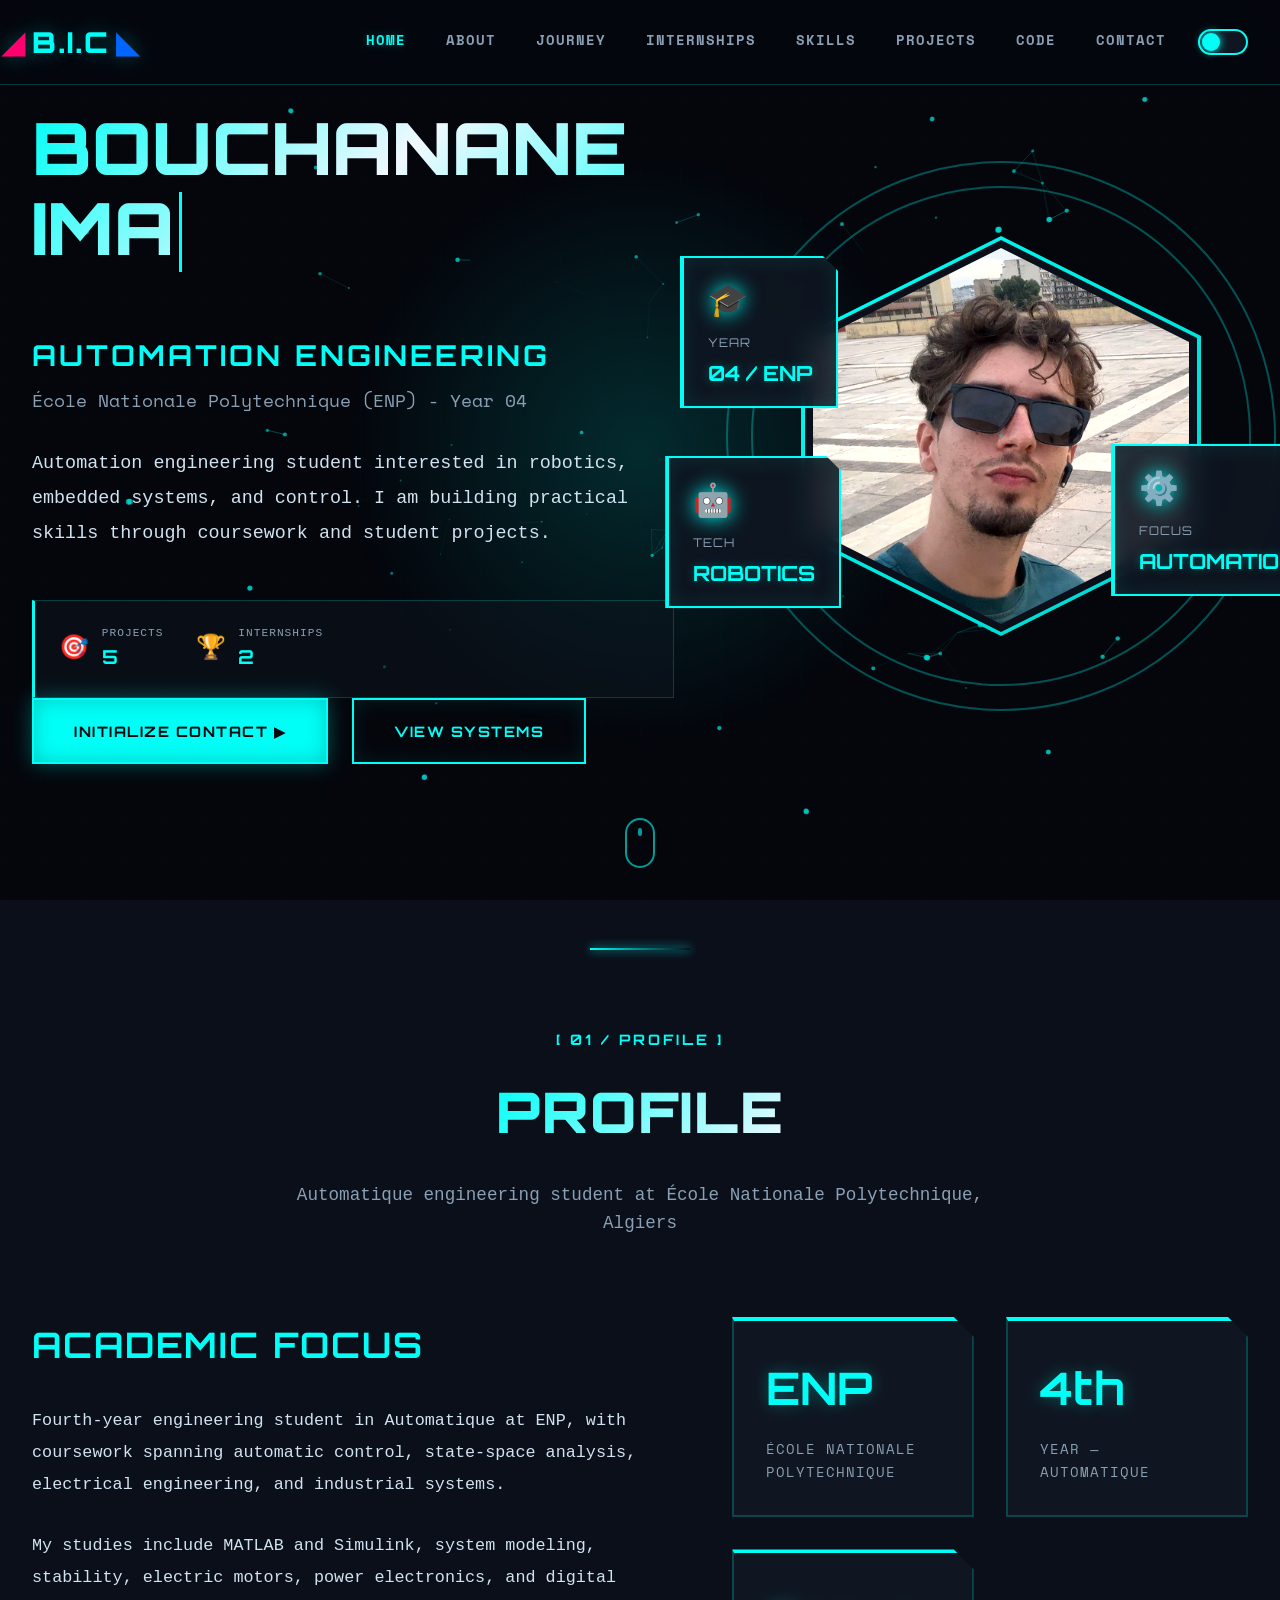
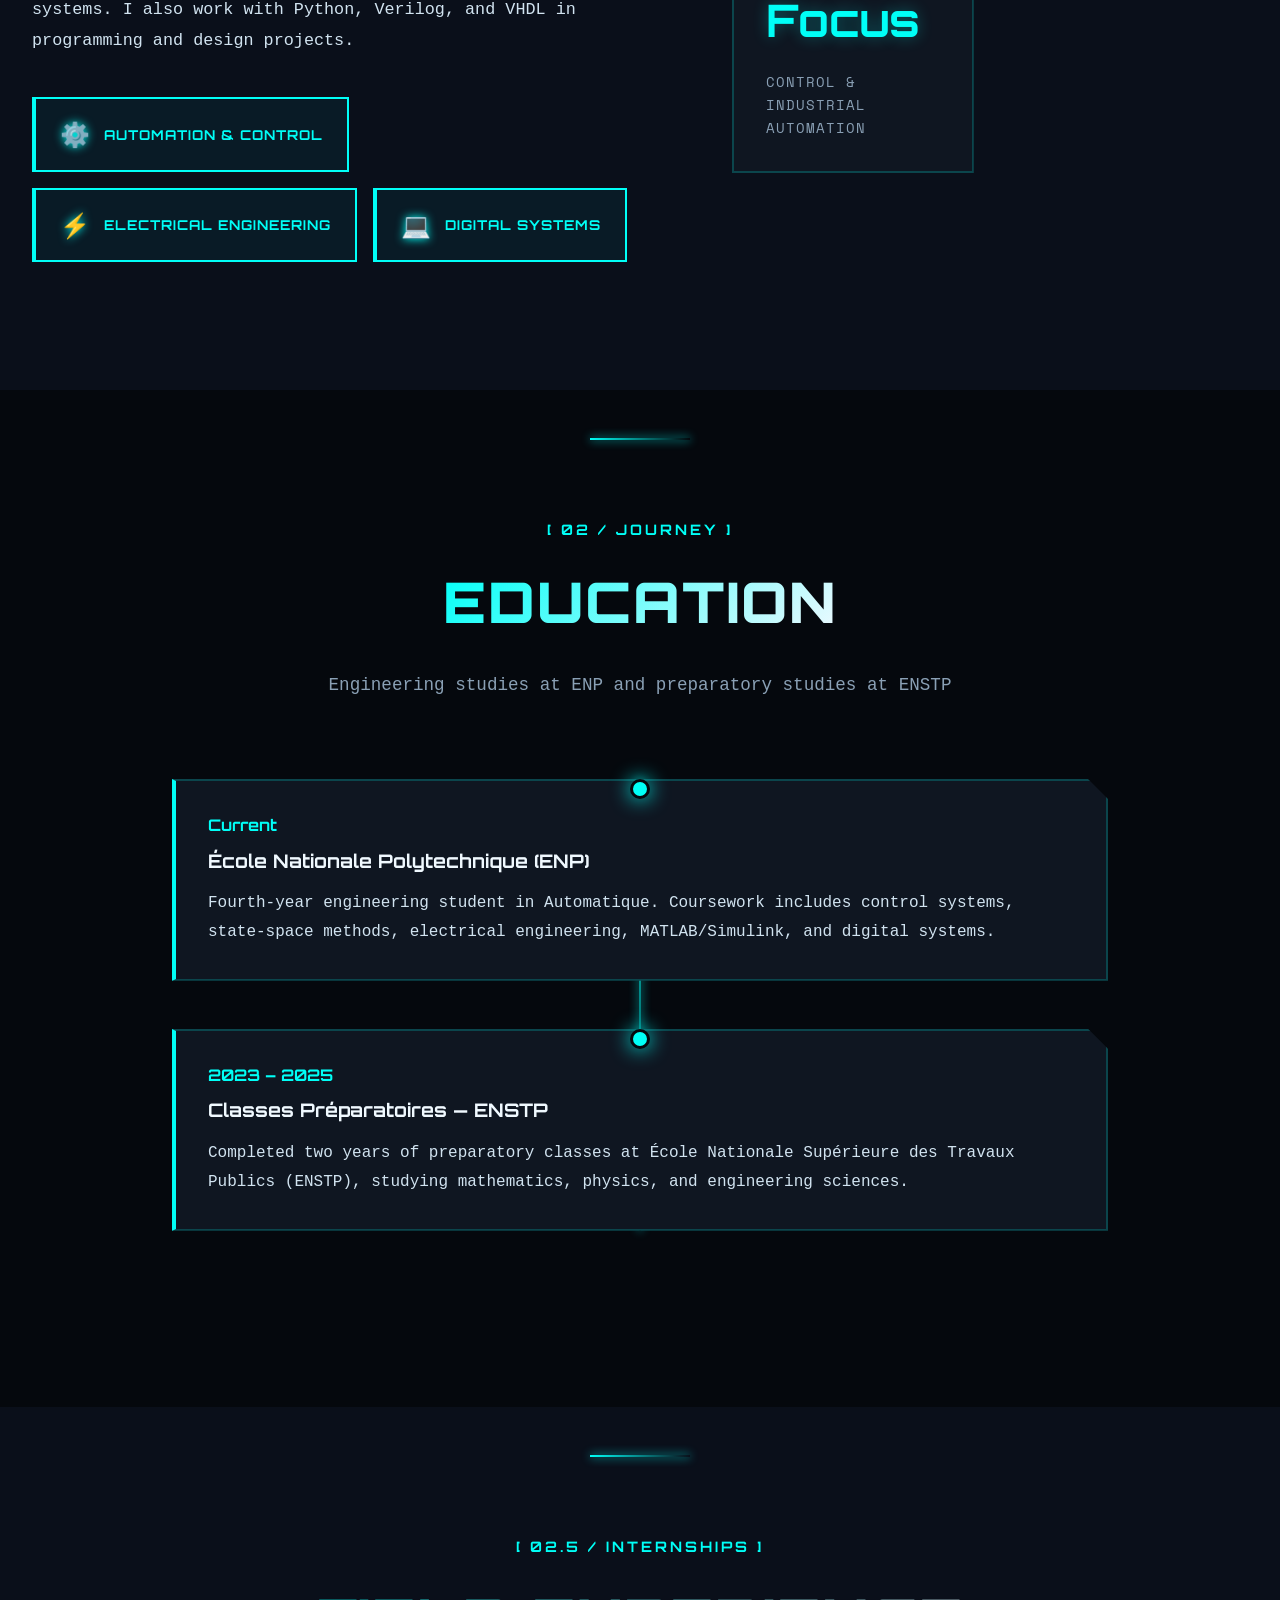
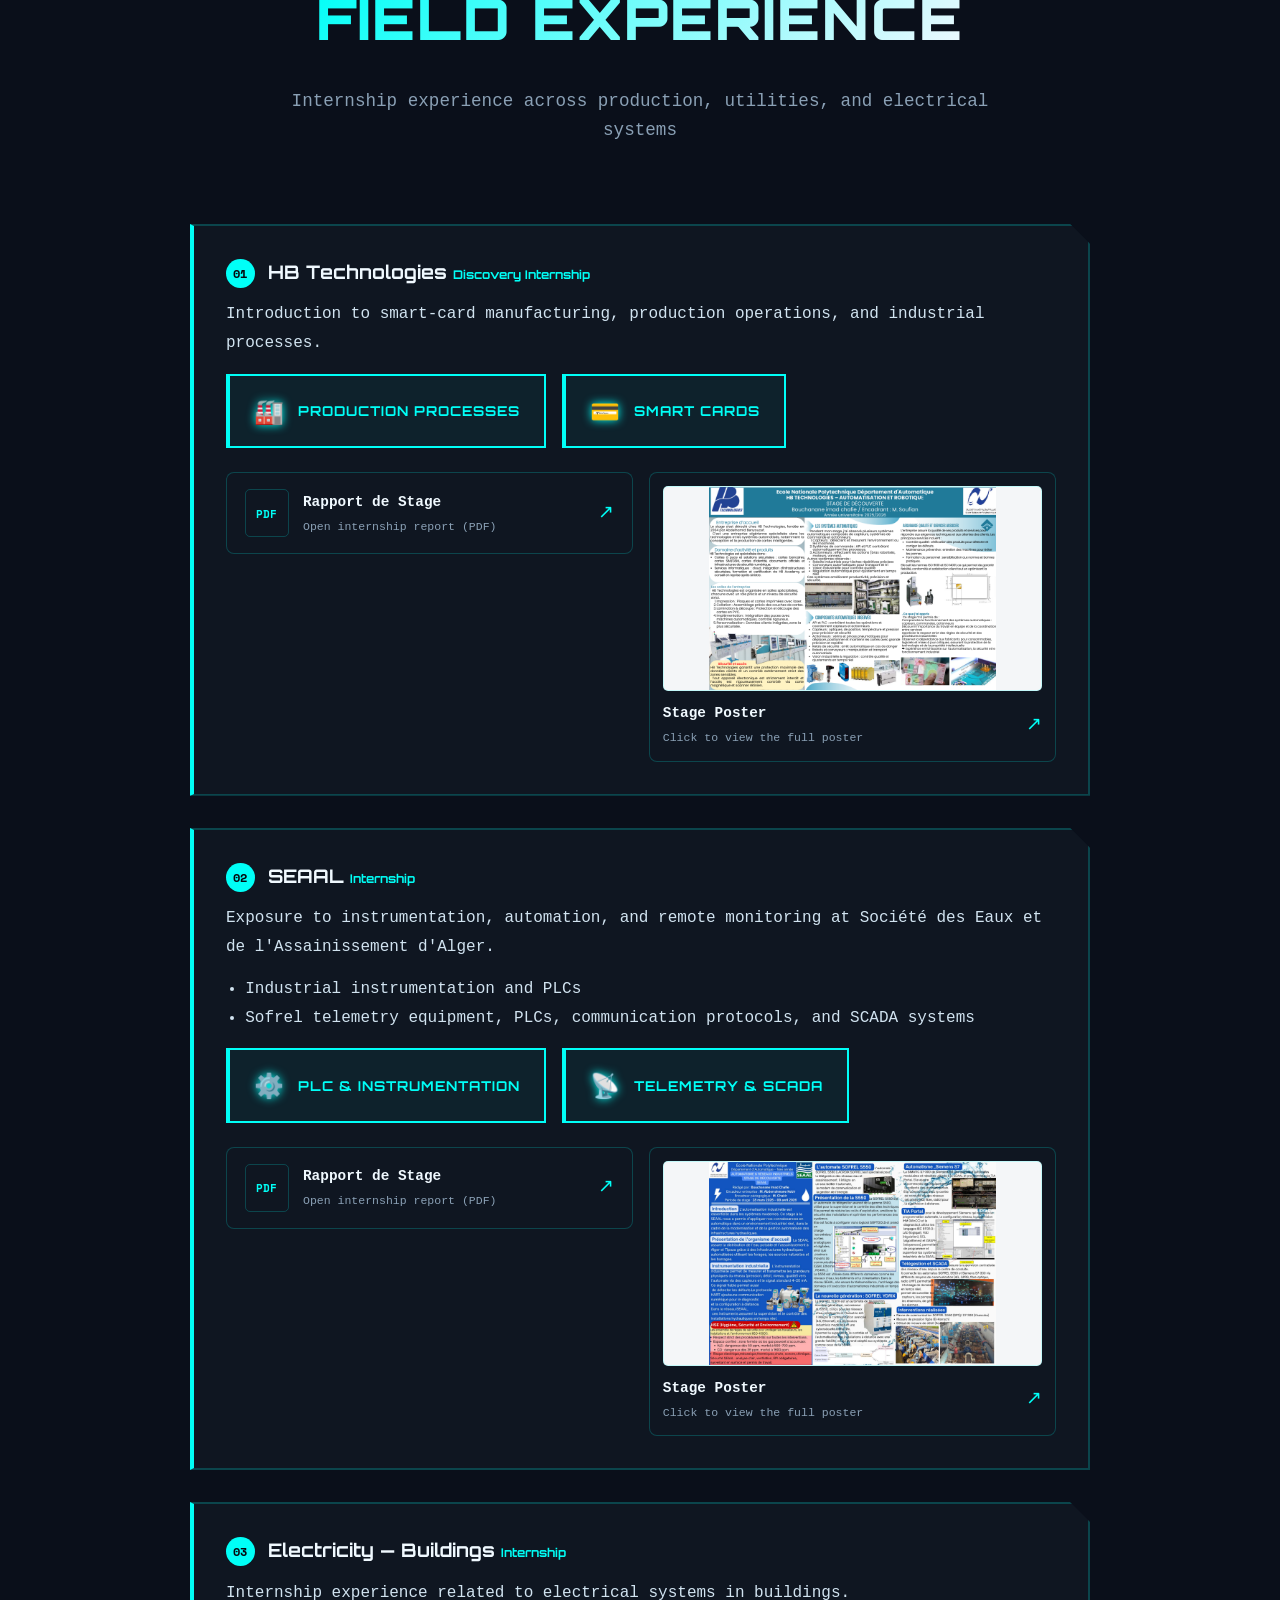
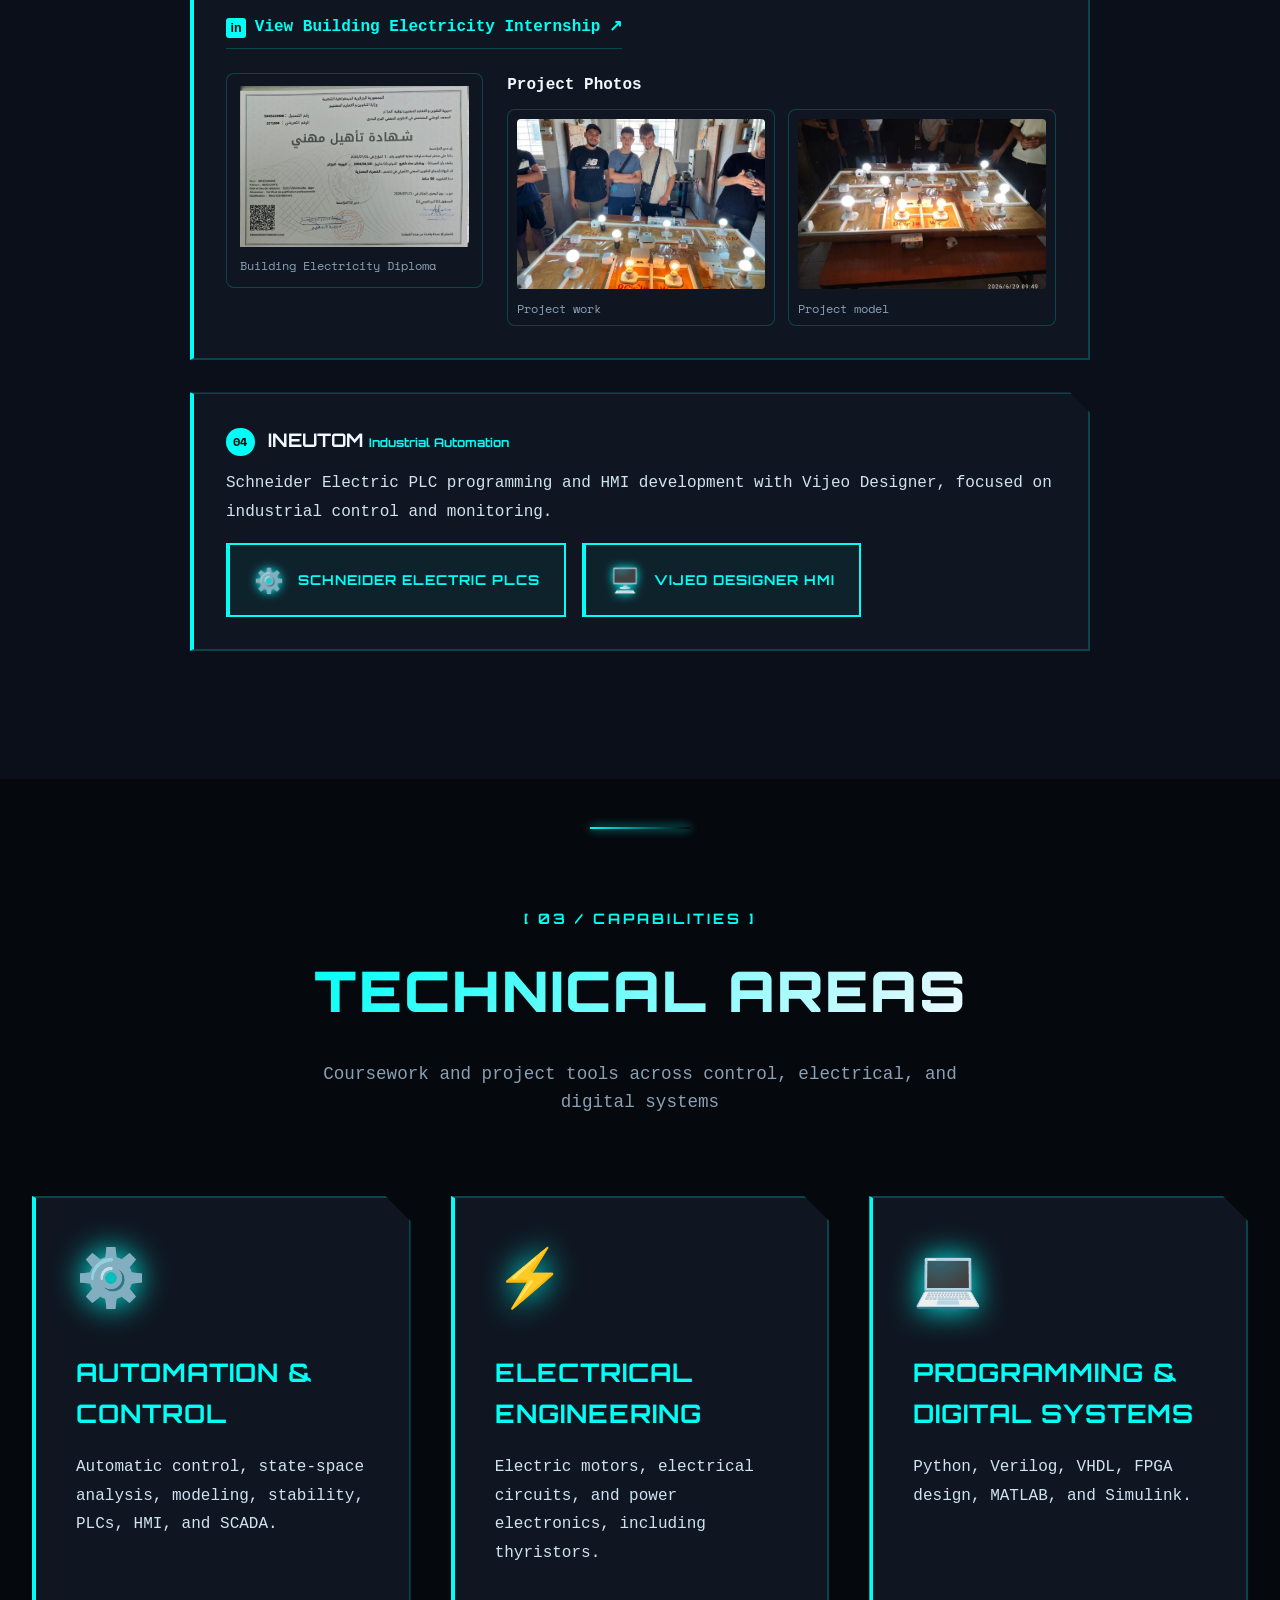
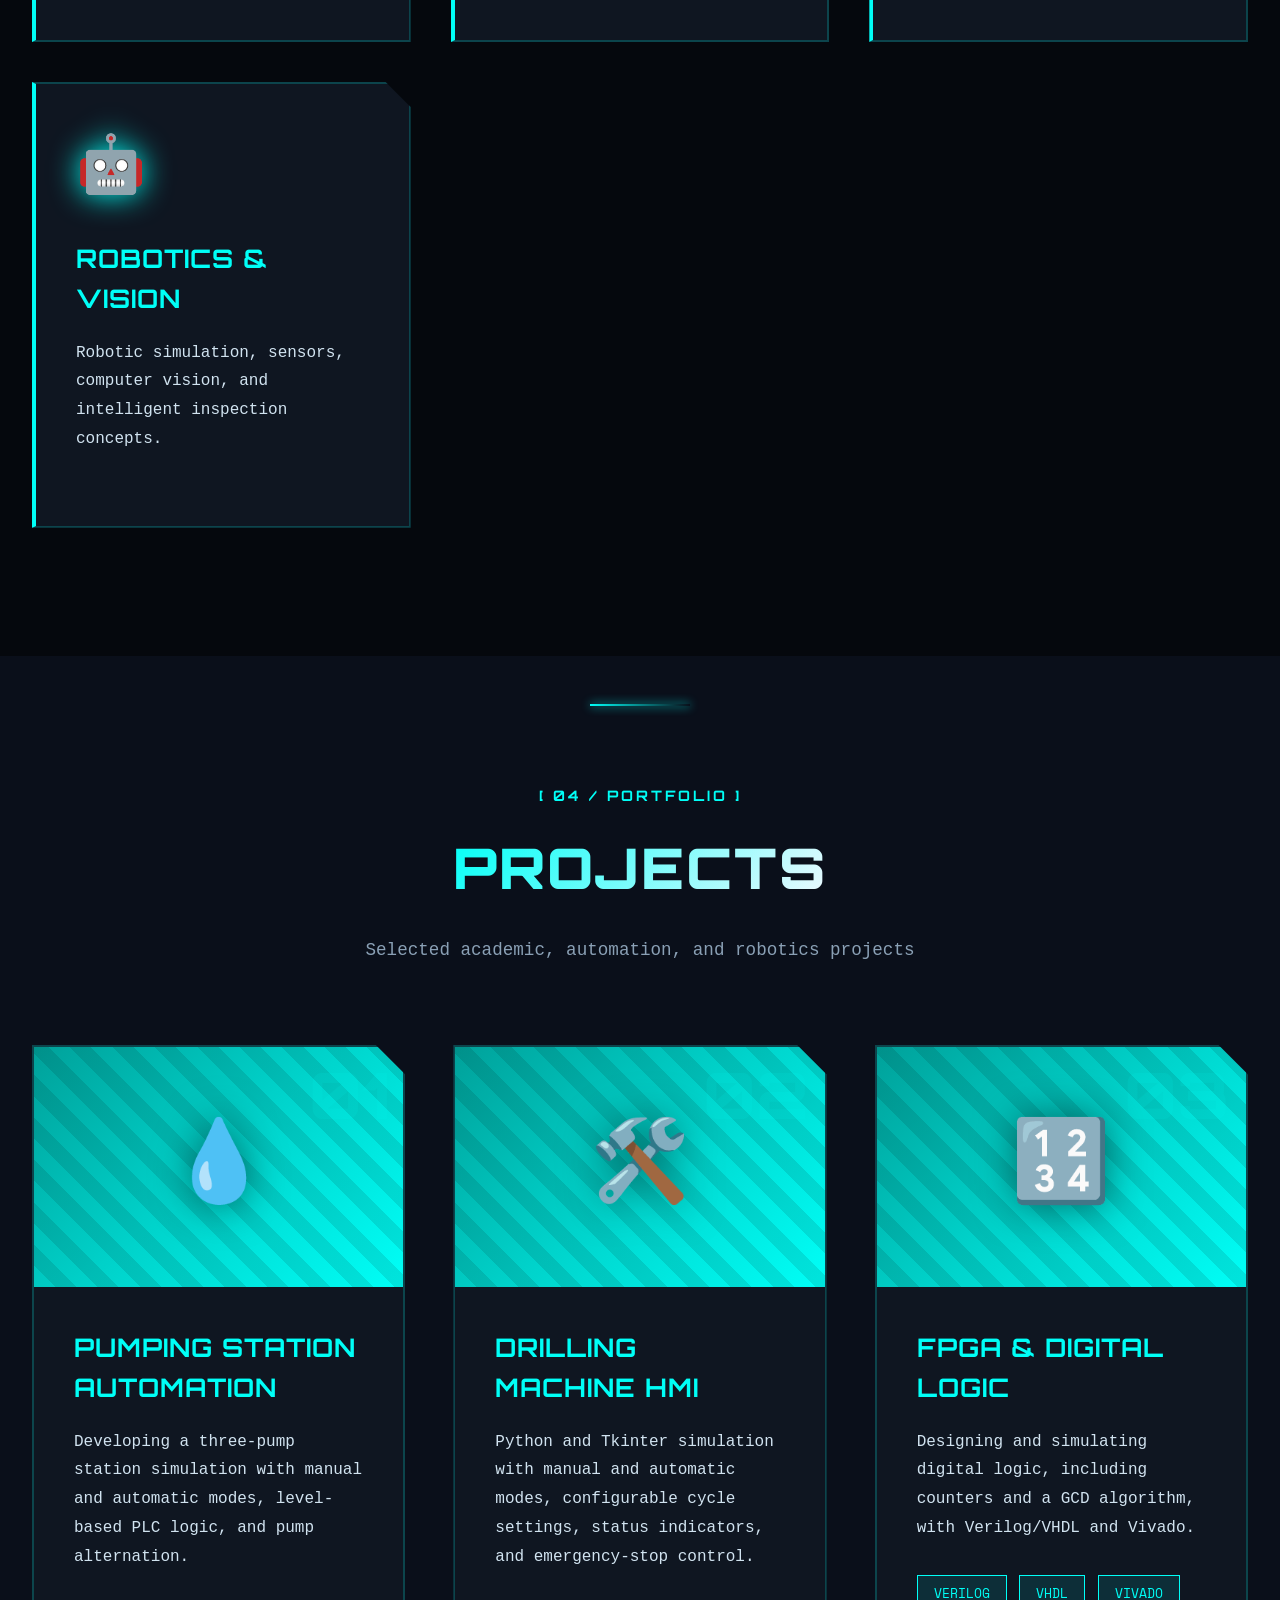
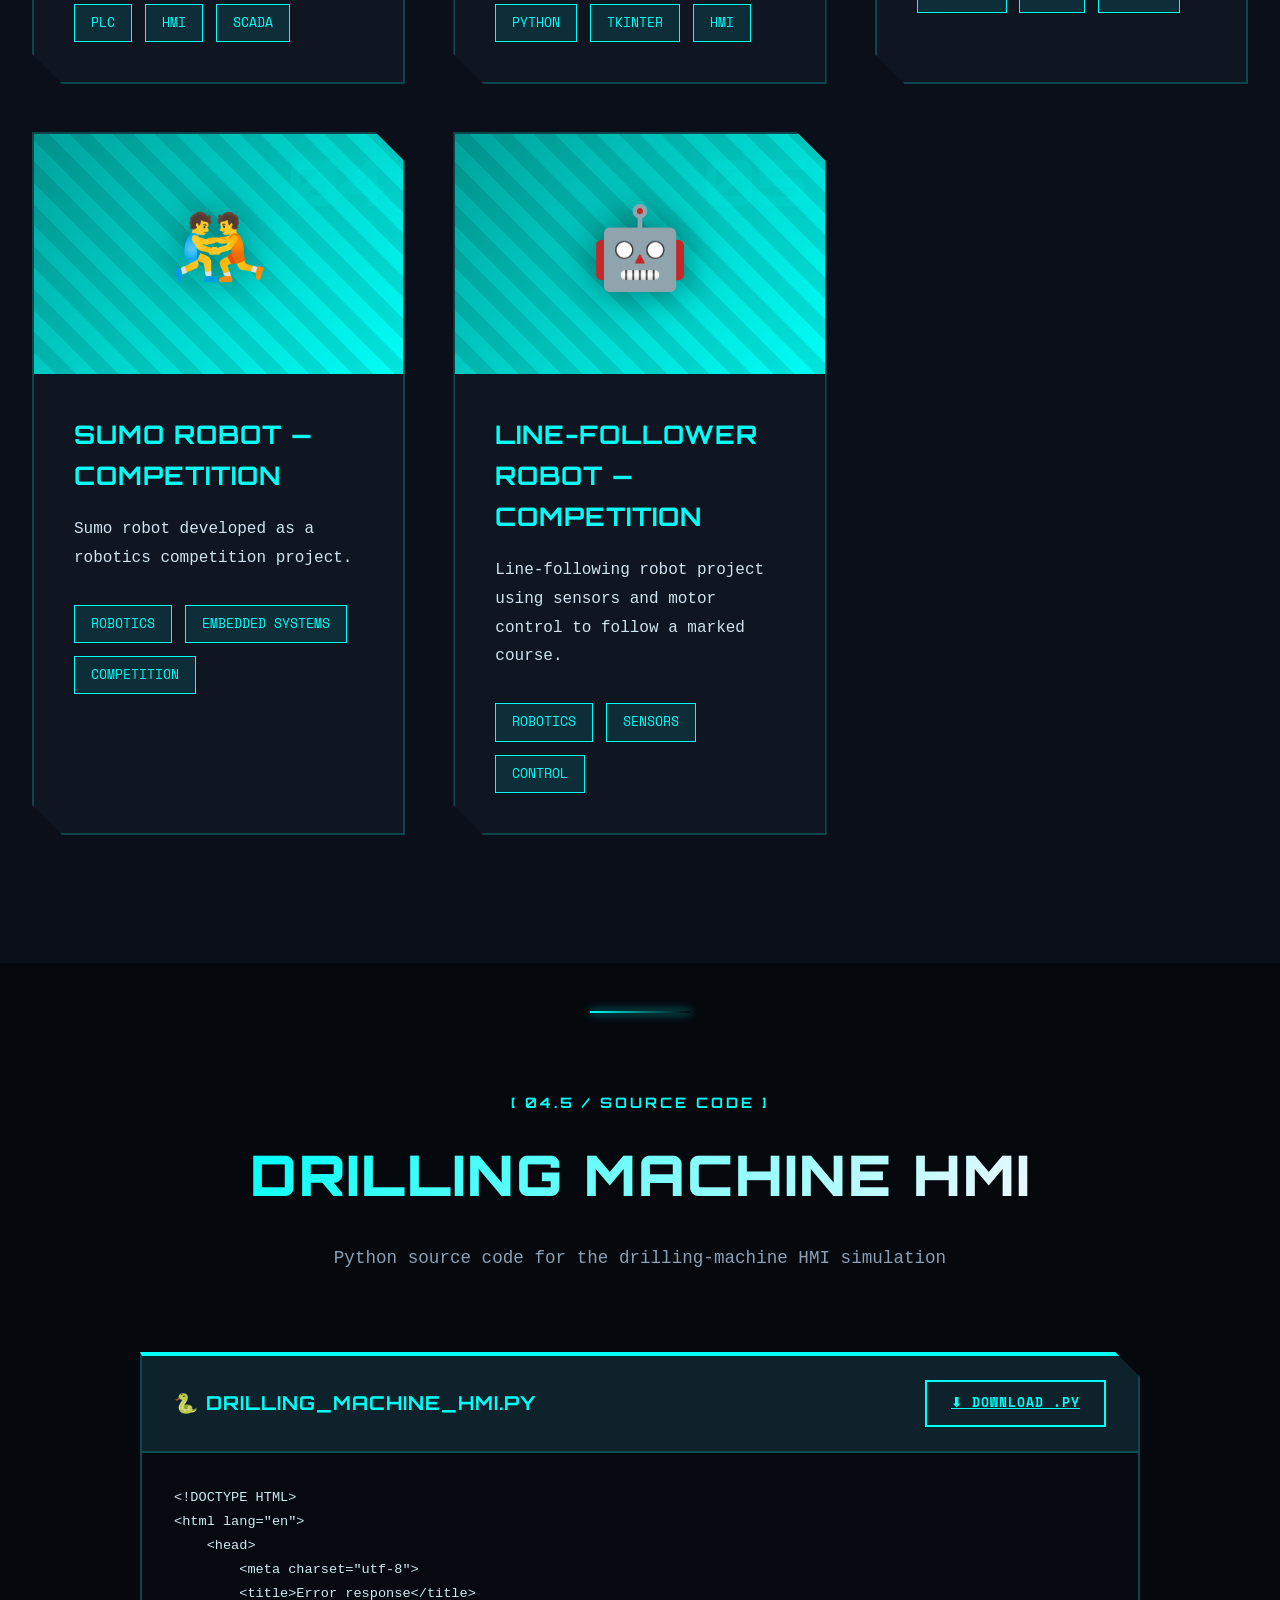
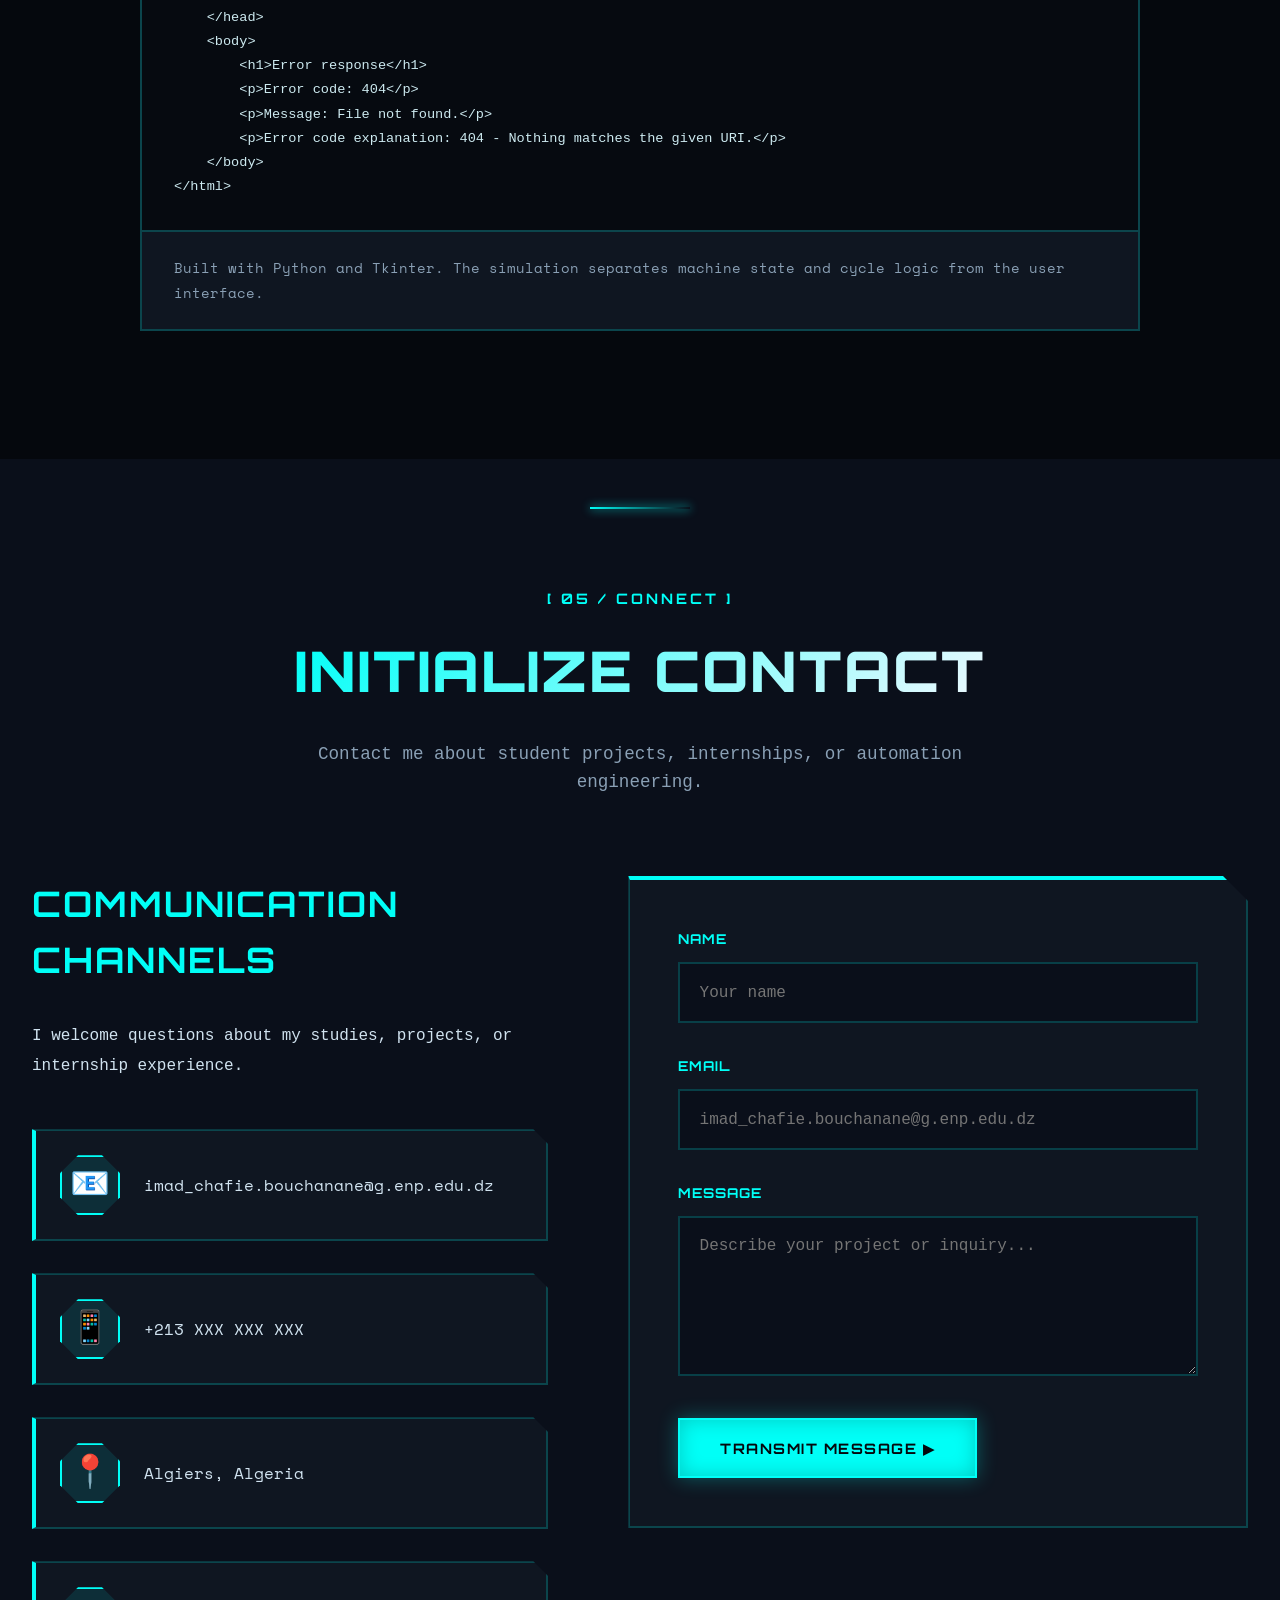
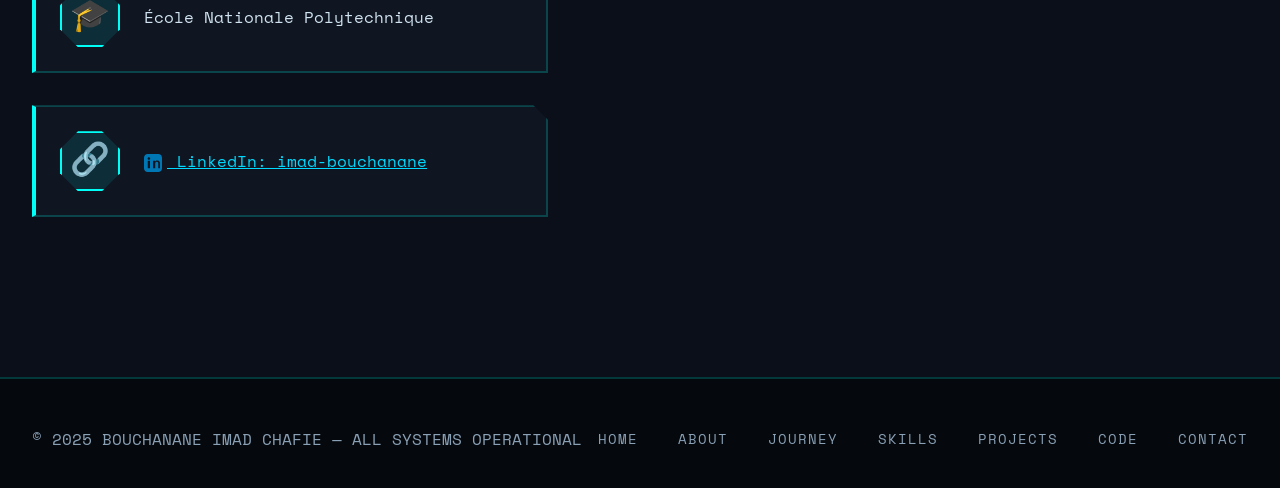
==== index.html.html @ c458b3fd "Add files via upload" ====
<!DOCTYPE html>
<html lang="en">
<head>
    <meta charset="UTF-8">
    <meta name="viewport" content="width=device-width, initial-scale=1.0">
    <title>Bouchanane Imad Chafie | Automation Engineering Student</title>
    <link rel="preconnect" href="https://fonts.googleapis.com">
    <link rel="preconnect" href="https://fonts.gstatic.com" crossorigin>
    <link href="https://fonts.googleapis.com/css2?family=Orbitron:wght@400;500;600;700;800;900&family=Space+Mono:wght@400;700&family=Ubuntu+Mono:wght@400;700&display=swap" rel="stylesheet">
    <style>
        :root {
            --electric-cyan: #00fff7;
            --deep-cyan: #00d4cc;
            --dark-cyan: #00a19a;
            --neon-pink: #ff006e;
            --electric-blue: #0066ff;
            --bg-void: #05080d;
            --bg-deep: #0a0f1a;
            --bg-card: #0f1621;
            --bg-elevated: #141d2e;
            --text-bright: #f0f9ff;
            --text-normal: #d1e3f0;
            --text-dim: #8aa0b5;
            --border-glow: rgba(0, 255, 247, 0.2);
            --shadow-cyan: rgba(0, 255, 247, 0.3);
            --shadow-deep: rgba(0, 0, 0, 0.6);
        }

        [data-theme="light"] {
            --electric-cyan: #00a19a;
            --deep-cyan: #00d4cc;
            --dark-cyan: #006b66;
            --neon-pink: #cc0057;
            --electric-blue: #0052cc;
            --bg-void: #e8f4f8;
            --bg-deep: #d4e9f0;
            --bg-card: #ffffff;
            --bg-elevated: #f5fbfd;
            --text-bright: #0a0f1a;
            --text-normal: #1a2635;
            --text-dim: #4a5f75;
            --border-glow: rgba(0, 161, 154, 0.3);
            --shadow-cyan: rgba(0, 161, 154, 0.2);
            --shadow-deep: rgba(0, 0, 0, 0.1);
        }

        * {
            margin: 0;
            padding: 0;
            box-sizing: border-box;
        }

        body {
            font-family: 'Ubuntu Mono', monospace;
            background: var(--bg-void);
            color: var(--text-normal);
            line-height: 1.6;
            overflow-x: hidden;
            transition: background 0.3s ease, color 0.3s ease;
        }

        /* 3D Canvas Background */
        #particle-canvas {
            position: fixed;
            top: 0;
            left: 0;
            width: 100%;
            height: 100%;
            z-index: 0;
            pointer-events: none;
        }

        /* Animated technical grid background */
        body::before {
            content: '';
            position: fixed;
            top: 0;
            left: 0;
            width: 100%;
            height: 100%;
            background: 
                repeating-linear-gradient(90deg, rgba(0, 255, 247, 0.03) 0px, transparent 1px, transparent 40px),
                repeating-linear-gradient(0deg, rgba(0, 255, 247, 0.03) 0px, transparent 1px, transparent 40px);
            pointer-events: none;
            z-index: 0;
            animation: gridPulse 8s ease-in-out infinite;
        }

        @keyframes gridPulse {
            0%, 100% { opacity: 0.3; }
            50% { opacity: 0.6; }
        }

        /* Scan line removed for better user experience */

        /* Navigation */
        nav {
            position: fixed;
            top: 0;
            width: 100%;
            background: rgba(5, 8, 13, 0.85);
            backdrop-filter: blur(20px) saturate(180%);
            border-bottom: 1px solid var(--border-glow);
            z-index: 1000;
            padding: 0;
            transition: all 0.3s ease;
        }

        nav.scrolled {
            background: rgba(5, 8, 13, 0.95);
            box-shadow: 0 5px 30px var(--shadow-deep);
        }

        .nav-container {
            max-width: 1400px;
            margin: 0 auto;
            padding: 1.2rem 2rem;
            display: flex;
            justify-content: space-between;
            align-items: center;
        }

        .logo {
            font-family: 'Orbitron', sans-serif;
            font-size: 1.8rem;
            font-weight: 900;
            color: var(--electric-cyan);
            text-shadow: 0 0 20px var(--shadow-cyan);
            letter-spacing: 2px;
            position: relative;
            animation: logoGlow 2s ease-in-out infinite;
        }

        .logo::before {
            content: '◢';
            position: absolute;
            left: -30px;
            color: var(--neon-pink);
            animation: rotateSymbol 3s linear infinite;
        }

        .logo::after {
            content: '◣';
            position: absolute;
            right: -30px;
            color: var(--electric-blue);
            animation: rotateSymbol 3s linear infinite reverse;
        }

        @keyframes logoGlow {
            0%, 100% { text-shadow: 0 0 20px var(--shadow-cyan); }
            50% { text-shadow: 0 0 30px var(--shadow-cyan), 0 0 40px var(--shadow-cyan); }
        }

        @keyframes rotateSymbol {
            from { transform: rotate(0deg); }
            to { transform: rotate(360deg); }
        }

        .nav-right {
            display: flex;
            align-items: center;
            gap: 2rem;
        }

        nav ul {
            display: flex;
            gap: 2.5rem;
            list-style: none;
        }

        nav a {
            color: var(--text-dim);
            text-decoration: none;
            font-weight: 700;
            font-family: 'Space Mono', monospace;
            text-transform: uppercase;
            font-size: 0.85rem;
            letter-spacing: 1px;
            position: relative;
            transition: all 0.3s cubic-bezier(0.4, 0, 0.2, 1);
        }

        nav a::before {
            content: '▶';
            position: absolute;
            left: -20px;
            opacity: 0;
            color: var(--electric-cyan);
            transition: all 0.3s ease;
        }

        nav a::after {
            content: '';
            position: absolute;
            bottom: -8px;
            left: 0;
            width: 0;
            height: 2px;
            background: var(--electric-cyan);
            box-shadow: 0 0 10px var(--electric-cyan);
            transition: width 0.3s cubic-bezier(0.4, 0, 0.2, 1);
        }

        nav a:hover {
            color: var(--electric-cyan);
            text-shadow: 0 0 10px var(--shadow-cyan);
        }

        nav a:hover::before {
            opacity: 1;
            left: -15px;
        }

        nav a:hover::after {
            width: 100%;
        }

        /* Theme Toggle */
        .theme-toggle {
            width: 50px;
            height: 26px;
            background: var(--bg-card);
            border: 2px solid var(--electric-cyan);
            border-radius: 13px;
            position: relative;
            cursor: pointer;
            transition: all 0.3s ease;
        }

        .theme-toggle::before {
            content: '🌙';
            position: absolute;
            left: 3px;
            top: 50%;
            transform: translateY(-50%);
            font-size: 0.8rem;
            transition: all 0.3s ease;
        }

        [data-theme="light"] .theme-toggle::before {
            content: '☀️';
            left: calc(100% - 23px);
        }

        .theme-toggle-slider {
            position: absolute;
            width: 18px;
            height: 18px;
            background: var(--electric-cyan);
            border-radius: 50%;
            top: 2px;
            left: 2px;
            transition: all 0.3s ease;
            box-shadow: 0 0 10px var(--electric-cyan);
        }

        [data-theme="light"] .theme-toggle-slider {
            left: calc(100% - 22px);
        }

        .container {
            max-width: 1400px;
            margin: 0 auto;
            padding: 0 2rem;
            position: relative;
            z-index: 1;
        }

        /* Hero Section */
        .hero {
            min-height: 100vh;
            display: flex;
            align-items: center;
            position: relative;
            padding-top: 100px;
            overflow: hidden;
        }

        .hero::before {
            content: '';
            position: absolute;
            top: 50%;
            left: 50%;
            width: 600px;
            height: 600px;
            background: radial-gradient(circle, rgba(0, 255, 247, 0.15) 0%, transparent 70%);
            transform: translate(-50%, -50%);
            animation: energyPulse 4s ease-in-out infinite;
        }

        @keyframes energyPulse {
            0%, 100% { transform: translate(-50%, -50%) scale(1); opacity: 0.3; }
            50% { transform: translate(-50%, -50%) scale(1.2); opacity: 0.6; }
        }

        .hero-grid {
            display: grid;
            grid-template-columns: 1.3fr 1fr;
            gap: 5rem;
            align-items: center;
        }

        .hero-content h1 {
            font-family: 'Orbitron', sans-serif;
            font-size: 4.5rem;
            font-weight: 900;
            line-height: 1.1;
            margin-bottom: 1.5rem;
            background: linear-gradient(135deg, var(--electric-cyan) 0%, var(--text-bright) 50%, var(--electric-cyan) 100%);
            -webkit-background-clip: text;
            -webkit-text-fill-color: transparent;
            background-clip: text;
            animation: titleReveal 1s cubic-bezier(0.4, 0, 0.2, 1) forwards;
            opacity: 0;
            min-height: 200px;
        }

        @keyframes titleReveal {
            from { opacity: 0; transform: translateY(30px); }
            to { opacity: 1; transform: translateY(0); }
        }

        /* Typing cursor */
        .typing-cursor {
            display: inline-block;
            width: 3px;
            height: 1.1em;
            background: var(--electric-cyan);
            margin-left: 5px;
            animation: blink 0.7s infinite;
            vertical-align: text-bottom;
        }

        @keyframes blink {
            0%, 50% { opacity: 1; }
            51%, 100% { opacity: 0; }
        }

        .hero-role {
            font-family: 'Orbitron', sans-serif;
            font-size: 1.8rem;
            color: var(--electric-cyan);
            font-weight: 700;
            margin-bottom: 0.5rem;
            text-transform: uppercase;
            letter-spacing: 3px;
            animation: titleReveal 1s cubic-bezier(0.4, 0, 0.2, 1) 0.2s forwards;
            opacity: 0;
        }

        .hero-subtitle {
            font-family: 'Space Mono', monospace;
            font-size: 1.1rem;
            color: var(--text-dim);
            margin-bottom: 2rem;
            animation: titleReveal 1s cubic-bezier(0.4, 0, 0.2, 1) 0.4s forwards;
            opacity: 0;
        }

        .hero-description {
            font-size: 1.15rem;
            color: var(--text-normal);
            margin-bottom: 3rem;
            line-height: 1.9;
            animation: titleReveal 1s cubic-bezier(0.4, 0, 0.2, 1) 0.6s forwards;
            opacity: 0;
        }

        .hero-cta {
            display: flex;
            gap: 1.5rem;
            flex-wrap: wrap;
            animation: titleReveal 1s cubic-bezier(0.4, 0, 0.2, 1) 0.8s forwards;
            opacity: 0;
        }

        .btn {
            padding: 1.2rem 2.5rem;
            border-radius: 0;
            text-decoration: none;
            font-weight: 700;
            font-family: 'Orbitron', sans-serif;
            text-transform: uppercase;
            letter-spacing: 1.5px;
            transition: all 0.3s cubic-bezier(0.4, 0, 0.2, 1);
            display: inline-flex;
            align-items: center;
            gap: 0.8rem;
            position: relative;
            overflow: hidden;
            font-size: 0.9rem;
            cursor: pointer;
            border: none;
        }

        .btn::before {
            content: '';
            position: absolute;
            top: 0;
            left: -100%;
            width: 100%;
            height: 100%;
            background: linear-gradient(90deg, transparent, rgba(255, 255, 255, 0.3), transparent);
            transition: left 0.5s ease;
        }

        .btn:hover::before {
            left: 100%;
        }

        .btn-primary {
            background: var(--electric-cyan);
            color: var(--bg-void);
            border: 2px solid var(--electric-cyan);
            box-shadow: 0 0 20px var(--shadow-cyan), inset 0 0 20px rgba(0, 0, 0, 0.2);
        }

        .btn-primary:hover {
            transform: translateY(-3px);
            box-shadow: 0 10px 40px var(--shadow-cyan), inset 0 0 20px rgba(0, 0, 0, 0.2);
            background: var(--text-bright);
        }

        .btn-secondary {
            background: transparent;
            color: var(--electric-cyan);
            border: 2px solid var(--electric-cyan);
            box-shadow: inset 0 0 20px rgba(0, 255, 247, 0.1);
        }

        .btn-secondary:hover {
            background: var(--electric-cyan);
            color: var(--bg-void);
            box-shadow: 0 10px 40px var(--shadow-cyan);
            transform: translateY(-3px);
        }

        /* Hero Visual */
        .hero-visual {
            position: relative;
            display: flex;
            justify-content: center;
            align-items: center;
        }

        .hero-image-container {
            position: relative;
            width: 400px;
            height: 400px;
            animation: titleReveal 1s cubic-bezier(0.4, 0, 0.2, 1) 1s forwards;
            opacity: 0;
        }

        /* Hexagonal frame */
        .hex-frame {
            position: absolute;
            width: 100%;
            height: 100%;
            clip-path: polygon(50% 0%, 100% 25%, 100% 75%, 50% 100%, 0% 75%, 0% 25%);
            background: linear-gradient(135deg, var(--electric-cyan), var(--deep-cyan));
            animation: hexRotate 20s linear infinite;
        }

        @keyframes hexRotate {
            from { transform: rotate(0deg); }
            to { transform: rotate(360deg); }
        }

        .hex-frame-inner {
            position: absolute;
            inset: 4px;
            clip-path: polygon(50% 0%, 100% 25%, 100% 75%, 50% 100%, 0% 75%, 0% 25%);
            background: var(--bg-deep);
        }

        .hero-image-wrapper {
            position: absolute;
            inset: 12px;
            clip-path: polygon(50% 0%, 100% 25%, 100% 75%, 50% 100%, 0% 75%, 0% 25%);
            overflow: hidden;
        }

        .hero-image {
            width: 100%;
            height: 100%;
            object-fit: cover;
            filter: brightness(1.1) contrast(1.1);
        }

        /* Energy rings */
        .energy-ring {
            position: absolute;
            border: 2px solid var(--electric-cyan);
            border-radius: 50%;
            opacity: 0.3;
            animation: ringPulse 3s ease-in-out infinite;
        }

        .energy-ring:nth-child(1) {
            width: 450px;
            height: 450px;
            top: 50%;
            left: 50%;
            transform: translate(-50%, -50%);
        }

        .energy-ring:nth-child(2) {
            width: 500px;
            height: 500px;
            top: 50%;
            left: 50%;
            transform: translate(-50%, -50%);
            animation-delay: 1s;
        }

        .energy-ring:nth-child(3) {
            width: 550px;
            height: 550px;
            top: 50%;
            left: 50%;
            transform: translate(-50%, -50%);
            animation-delay: 2s;
        }

        @keyframes ringPulse {
            0%, 100% { opacity: 0; transform: translate(-50%, -50%) scale(0.9); }
            50% { opacity: 0.4; transform: translate(-50%, -50%) scale(1); }
        }

        /* Data cards */
        .data-card {
            position: absolute;
            background: rgba(15, 22, 33, 0.9);
            backdrop-filter: blur(10px);
            padding: 1rem 1.5rem;
            border: 2px solid var(--electric-cyan);
            border-left: 4px solid var(--electric-cyan);
            box-shadow: 0 0 20px var(--shadow-cyan), inset 0 0 20px rgba(0, 255, 247, 0.1);
            clip-path: polygon(0 0, calc(100% - 15px) 0, 100% 15px, 100% 100%, 0 100%);
            animation: dataFloat 4s ease-in-out infinite;
            font-family: 'Orbitron', sans-serif;
        }

        .data-card:nth-child(5) {
            top: 5%;
            left: -15%;
            animation-delay: 0s;
        }

        .data-card:nth-child(6) {
            bottom: 10%;
            right: -15%;
            animation-delay: 1.5s;
        }

        .data-card:nth-child(7) {
            top: 55%;
            left: -18%;
            animation-delay: 3s;
        }

        @keyframes dataFloat {
            0%, 100% { transform: translateY(0) rotate(0deg); }
            50% { transform: translateY(-15px) rotate(1deg); }
        }

        .data-icon {
            font-size: 2rem;
            margin-bottom: 0.5rem;
            display: block;
            filter: drop-shadow(0 0 10px var(--electric-cyan));
        }

        .data-label {
            font-size: 0.75rem;
            color: var(--text-dim);
            text-transform: uppercase;
            letter-spacing: 1px;
            margin-bottom: 0.3rem;
        }

        .data-value {
            font-size: 1.3rem;
            font-weight: 700;
            color: var(--electric-cyan);
            text-shadow: 0 0 10px var(--shadow-cyan);
        }

        /* Live Stats */
        .live-stats {
            display: flex;
            gap: 2rem;
            margin-top: 2rem;
            padding: 1.5rem;
            background: rgba(15, 22, 33, 0.5);
            border: 1px solid var(--border-glow);
            border-left: 3px solid var(--electric-cyan);
        }

        .stat-item {
            display: flex;
            align-items: center;
            gap: 0.8rem;
        }

        .stat-icon {
            font-size: 1.5rem;
        }

        .stat-info {
            display: flex;
            flex-direction: column;
        }

        .stat-label {
            font-size: 0.7rem;
            color: var(--text-dim);
            text-transform: uppercase;
            letter-spacing: 1px;
        }

        .stat-number {
            font-family: 'Orbitron', sans-serif;
            font-size: 1.2rem;
            font-weight: 700;
            color: var(--electric-cyan);
        }

        /* Sections */
        section {
            padding: 8rem 0;
            position: relative;
        }

        section:nth-child(even) {
            background: var(--bg-deep);
        }

        .section-accent {
            position: absolute;
            width: 100px;
            height: 2px;
            background: linear-gradient(90deg, var(--electric-cyan), transparent);
            box-shadow: 0 0 10px var(--electric-cyan);
        }

        .section-accent-top {
            top: 3rem;
            left: 50%;
            transform: translateX(-50%);
        }

        .section-header {
            text-align: center;
            margin-bottom: 5rem;
            position: relative;
        }

        .section-number {
            font-family: 'Orbitron', sans-serif;
            font-size: 0.9rem;
            color: var(--electric-cyan);
            text-transform: uppercase;
            letter-spacing: 3px;
            font-weight: 700;
            margin-bottom: 1rem;
            display: block;
        }

        .section-title {
            font-family: 'Orbitron', sans-serif;
            font-size: 3.5rem;
            font-weight: 900;
            margin-bottom: 1.5rem;
            color: var(--text-bright);
            text-transform: uppercase;
            letter-spacing: 2px;
        }

        .section-title-gradient {
            background: linear-gradient(135deg, var(--electric-cyan) 0%, var(--text-bright) 100%);
            -webkit-background-clip: text;
            -webkit-text-fill-color: transparent;
            background-clip: text;
        }

        .section-description {
            font-size: 1.1rem;
            color: var(--text-dim);
            max-width: 700px;
            margin: 0 auto;
        }

        /* Timeline Section */
        .timeline {
            position: relative;
            max-width: 1000px;
            margin: 0 auto;
        }

        .timeline::before {
            content: '';
            position: absolute;
            left: 50%;
            transform: translateX(-50%);
            width: 2px;
            height: 100%;
            background: linear-gradient(180deg, var(--electric-cyan), transparent);
            box-shadow: 0 0 10px var(--electric-cyan);
        }

        .timeline-item {
            display: flex;
            margin-bottom: 3rem;
            position: relative;
        }

        .timeline-item:nth-child(odd) {
            flex-direction: row-reverse;
        }

        .timeline-content {
            flex: 1;
            padding: 2rem;
            background: var(--bg-card);
            border: 2px solid var(--border-glow);
            border-left: 4px solid var(--electric-cyan);
            margin: 0 2rem;
            clip-path: polygon(0 0, calc(100% - 20px) 0, 100% 20px, 100% 100%, 0 100%);
            transition: all 0.3s ease;
        }

        .timeline-content:hover {
            transform: translateY(-5px);
            box-shadow: 0 10px 30px var(--shadow-deep), 0 0 30px var(--shadow-cyan);
            border-color: var(--electric-cyan);
        }

        .timeline-date {
            font-family: 'Orbitron', sans-serif;
            color: var(--electric-cyan);
            font-weight: 700;
            margin-bottom: 0.5rem;
        }

        .timeline-content h3 {
            font-family: 'Orbitron', sans-serif;
            color: var(--text-bright);
            margin-bottom: 0.8rem;
        }

        .timeline-content p {
            color: var(--text-normal);
            line-height: 1.8;
        }

        .timeline-marker {
            position: absolute;
            left: 50%;
            transform: translateX(-50%);
            width: 20px;
            height: 20px;
            background: var(--electric-cyan);
            border: 3px solid var(--bg-void);
            border-radius: 50%;
            box-shadow: 0 0 20px var(--electric-cyan);
            z-index: 2;
        }

        /* About Section */
        .about-grid {
            display: grid;
            grid-template-columns: 1.2fr 1fr;
            gap: 5rem;
            align-items: start;
        }

        .about-content {
            position: relative;
        }

        .about-content h3 {
            font-family: 'Orbitron', sans-serif;
            font-size: 2.2rem;
            margin-bottom: 2rem;
            color: var(--electric-cyan);
            text-transform: uppercase;
            letter-spacing: 2px;
        }

        .about-content p {
            color: var(--text-normal);
            margin-bottom: 1.8rem;
            line-height: 1.9;
            font-size: 1.05rem;
        }

        .tech-tags {
            display: flex;
            flex-wrap: wrap;
            gap: 1rem;
            margin-top: 2.5rem;
        }

        .tech-tag {
            padding: 1rem 1.5rem;
            background: rgba(0, 255, 247, 0.05);
            border: 2px solid var(--electric-cyan);
            border-left: 4px solid var(--electric-cyan);
            font-family: 'Orbitron', sans-serif;
            font-weight: 700;
            color: var(--electric-cyan);
            text-transform: uppercase;
            letter-spacing: 1px;
            font-size: 0.85rem;
            display: flex;
            align-items: center;
            gap: 0.8rem;
            transition: all 0.3s ease;
            position: relative;
            overflow: hidden;
        }

        .tech-tag::before {
            content: '';
            position: absolute;
            top: 0;
            left: -100%;
            width: 100%;
            height: 100%;
            background: linear-gradient(90deg, transparent, rgba(0, 255, 247, 0.2), transparent);
            transition: left 0.5s ease;
        }

        .tech-tag:hover::before {
            left: 100%;
        }

        .tech-tag:hover {
            transform: translateX(5px);
            box-shadow: 0 0 20px var(--shadow-cyan);
        }

        .tech-tag-icon {
            font-size: 1.5rem;
            filter: drop-shadow(0 0 5px var(--electric-cyan));
        }

        .stats-grid {
            display: grid;
            grid-template-columns: 1fr 1fr;
            gap: 2rem;
        }

        .stat-box {
            background: var(--bg-card);
            padding: 2rem;
            border: 2px solid var(--border-glow);
            border-top: 4px solid var(--electric-cyan);
            position: relative;
            transition: all 0.3s ease;
            clip-path: polygon(0 0, calc(100% - 20px) 0, 100% 20px, 100% 100%, 0 100%);
        }

        .stat-box::before {
            content: '';
            position: absolute;
            inset: 0;
            background: linear-gradient(135deg, rgba(0, 255, 247, 0.1) 0%, transparent 100%);
            opacity: 0;
            transition: opacity 0.3s ease;
        }

        .stat-box:hover::before {
            opacity: 1;
        }

        .stat-box:hover {
            transform: translateY(-8px);
            border-color: var(--electric-cyan);
            box-shadow: 0 15px 40px var(--shadow-deep), 0 0 30px var(--shadow-cyan);
        }

        .stat-box h4 {
            font-family: 'Orbitron', sans-serif;
            font-size: 2.8rem;
            color: var(--electric-cyan);
            margin-bottom: 0.8rem;
            text-shadow: 0 0 15px var(--shadow-cyan);
        }

        .stat-box p {
            color: var(--text-dim);
            margin: 0;
            font-family: 'Space Mono', monospace;
            text-transform: uppercase;
            letter-spacing: 1px;
            font-size: 0.9rem;
        }

        /* Skills Section */
        .skills-grid {
            display: grid;
            grid-template-columns: repeat(auto-fit, minmax(300px, 1fr));
            gap: 2.5rem;
        }

        .skill-card {
            background: var(--bg-card);
            padding: 2.5rem;
            border: 2px solid var(--border-glow);
            border-left: 4px solid var(--electric-cyan);
            transition: all 0.4s cubic-bezier(0.4, 0, 0.2, 1);
            position: relative;
            overflow: hidden;
            clip-path: polygon(0 0, calc(100% - 25px) 0, 100% 25px, 100% 100%, 0 100%);
        }

        .skill-card::before {
            content: '';
            position: absolute;
            top: -50%;
            right: -50%;
            width: 200%;
            height: 200%;
            background: radial-gradient(circle, rgba(0, 255, 247, 0.15) 0%, transparent 70%);
            opacity: 0;
            transition: opacity 0.4s ease;
        }

        .skill-card:hover::before {
            opacity: 1;
        }

        .skill-card::after {
            content: '';
            position: absolute;
            top: 0;
            right: 0;
            width: 0;
            height: 0;
            border-style: solid;
            border-width: 0 25px 25px 0;
            border-color: transparent var(--electric-cyan) transparent transparent;
            opacity: 0;
            transition: opacity 0.4s ease;
        }

        .skill-card:hover::after {
            opacity: 1;
        }

        .skill-card:hover {
            transform: translateY(-10px);
            border-color: var(--electric-cyan);
            box-shadow: 0 20px 50px var(--shadow-deep), 0 0 40px var(--shadow-cyan);
        }

        .skill-icon {
            font-size: 3.5rem;
            margin-bottom: 1.5rem;
            display: block;
            filter: drop-shadow(0 0 15px var(--electric-cyan));
        }

        .skill-card h3 {
            font-family: 'Orbitron', sans-serif;
            font-size: 1.6rem;
            margin-bottom: 1.2rem;
            color: var(--electric-cyan);
            text-transform: uppercase;
            letter-spacing: 1px;
        }

        .skill-card p {
            color: var(--text-normal);
            margin-bottom: 2rem;
            line-height: 1.8;
        }

        /* Skill Progress Bars */
        .skill-progress {
            margin-top: 1.5rem;
        }

        .progress-item {
            margin-bottom: 1.5rem;
        }

        .progress-header {
            display: flex;
            justify-content: space-between;
            margin-bottom: 0.5rem;
            font-family: 'Space Mono', monospace;
            font-size: 0.85rem;
        }

        .progress-name {
            color: var(--text-normal);
        }

        .progress-value {
            color: var(--electric-cyan);
            font-weight: 700;
        }

        .progress-bar {
            width: 100%;
            height: 8px;
            background: rgba(0, 255, 247, 0.1);
            border: 1px solid var(--border-glow);
            position: relative;
            overflow: hidden;
        }

        .progress-fill {
            height: 100%;
            background: linear-gradient(90deg, var(--electric-cyan), var(--deep-cyan));
            box-shadow: 0 0 10px var(--electric-cyan);
            transition: width 1s ease-out;
            width: 0;
        }

        .skill-tags {
            display: flex;
            flex-wrap: wrap;
            gap: 0.8rem;
        }

        .skill-tag {
            padding: 0.6rem 1.2rem;
            background: rgba(0, 255, 247, 0.1);
            border: 1px solid var(--electric-cyan);
            font-family: 'Space Mono', monospace;
            font-size: 0.85rem;
            color: var(--electric-cyan);
            transition: all 0.3s ease;
        }

        .skill-tag:hover {
            background: var(--electric-cyan);
            color: var(--bg-void);
            box-shadow: 0 0 15px var(--shadow-cyan);
        }

        /* Projects Section */
        .projects-grid {
            display: grid;
            grid-template-columns: repeat(auto-fit, minmax(360px, 1fr));
            gap: 3rem;
        }

        .project-card {
            background: var(--bg-card);
            border: 2px solid var(--border-glow);
            overflow: hidden;
            transition: all 0.4s cubic-bezier(0.4, 0, 0.2, 1);
            position: relative;
            clip-path: polygon(0 0, calc(100% - 30px) 0, 100% 30px, 100% 100%, 30px 100%, 0 calc(100% - 30px));
            cursor: pointer;
        }

        .project-card:hover {
            transform: translateY(-12px);
            box-shadow: 0 25px 60px var(--shadow-deep), 0 0 50px var(--shadow-cyan);
            border-color: var(--electric-cyan);
        }

        .project-number {
            position: absolute;
            top: 1rem;
            right: 1rem;
            font-family: 'Orbitron', sans-serif;
            font-size: 4rem;
            font-weight: 900;
            color: rgba(0, 255, 247, 0.1);
            z-index: 1;
            line-height: 1;
        }

        .project-image {
            height: 240px;
            background: linear-gradient(135deg, var(--dark-cyan), var(--deep-cyan), var(--electric-cyan));
            display: flex;
            align-items: center;
            justify-content: center;
            position: relative;
            overflow: hidden;
        }

        .project-image::before {
            content: '';
            position: absolute;
            inset: 0;
            background: 
                repeating-linear-gradient(
                    45deg,
                    transparent,
                    transparent 15px,
                    rgba(0, 0, 0, 0.1) 15px,
                    rgba(0, 0, 0, 0.1) 30px
                );
            animation: projectStripes 20s linear infinite;
        }

        @keyframes projectStripes {
            from { transform: translateX(0); }
            to { transform: translateX(30px); }
        }

        .project-image-icon {
            font-size: 5rem;
            filter: drop-shadow(0 0 20px rgba(0, 0, 0, 0.5));
            z-index: 1;
        }

        .project-content {
            padding: 2.5rem;
        }

        .project-title {
            font-family: 'Orbitron', sans-serif;
            font-size: 1.6rem;
            margin-bottom: 1.2rem;
            color: var(--electric-cyan);
            text-transform: uppercase;
            letter-spacing: 1px;
        }

        .project-description {
            color: var(--text-normal);
            margin-bottom: 2rem;
            line-height: 1.8;
        }

        .project-tags {
            display: flex;
            flex-wrap: wrap;
            gap: 0.8rem;
        }

        .project-tag {
            padding: 0.5rem 1rem;
            background: rgba(0, 255, 247, 0.1);
            border: 1px solid var(--electric-cyan);
            font-family: 'Space Mono', monospace;
            font-size: 0.8rem;
            color: var(--electric-cyan);
            text-transform: uppercase;
        }

        /* Project Modal */
        .modal {
            display: none;
            position: fixed;
            inset: 0;
            background: rgba(0, 0, 0, 0.9);
            z-index: 10000;
            padding: 2rem;
            overflow-y: auto;
            backdrop-filter: blur(10px);
        }

        .modal.active {
            display: flex;
            align-items: center;
            justify-content: center;
            animation: modalFadeIn 0.3s ease;
        }

        @keyframes modalFadeIn {
            from { opacity: 0; }
            to { opacity: 1; }
        }

        .modal-content {
            background: var(--bg-card);
            border: 2px solid var(--electric-cyan);
            max-width: 900px;
            width: 100%;
            clip-path: polygon(0 0, calc(100% - 40px) 0, 100% 40px, 100% 100%, 40px 100%, 0 calc(100% - 40px));
            position: relative;
            animation: modalSlideIn 0.3s ease;
        }

        @keyframes modalSlideIn {
            from { transform: translateY(50px); opacity: 0; }
            to { transform: translateY(0); opacity: 1; }
        }

        .modal-close {
            position: absolute;
            top: 1.5rem;
            right: 1.5rem;
            background: transparent;
            border: 2px solid var(--electric-cyan);
            color: var(--electric-cyan);
            width: 40px;
            height: 40px;
            display: flex;
            align-items: center;
            justify-content: center;
            cursor: pointer;
            font-size: 1.5rem;
            transition: all 0.3s ease;
            z-index: 10;
        }

        .modal-close:hover {
            background: var(--electric-cyan);
            color: var(--bg-void);
            box-shadow: 0 0 20px var(--electric-cyan);
        }

        .modal-header {
            padding: 3rem;
            border-bottom: 2px solid var(--border-glow);
        }

        .modal-title {
            font-family: 'Orbitron', sans-serif;
            font-size: 2.5rem;
            color: var(--electric-cyan);
            margin-bottom: 1rem;
            text-transform: uppercase;
        }

        .modal-subtitle {
            color: var(--text-dim);
            font-family: 'Space Mono', monospace;
        }

        .modal-body {
            padding: 3rem;
        }

        .modal-section {
            margin-bottom: 2.5rem;
        }

        .modal-section h3 {
            font-family: 'Orbitron', sans-serif;
            color: var(--electric-cyan);
            margin-bottom: 1rem;
            text-transform: uppercase;
            font-size: 1.3rem;
        }

        .modal-section p {
            color: var(--text-normal);
            line-height: 1.9;
            margin-bottom: 1rem;
        }

        .modal-section ul {
            list-style: none;
            padding: 0;
        }

        .modal-section li {
            padding: 0.8rem 0;
            padding-left: 2rem;
            color: var(--text-normal);
            position: relative;
        }

        .modal-section li::before {
            content: '▶';
            position: absolute;
            left: 0;
            color: var(--electric-cyan);
        }

        /* Contact Section */
        .contact-grid {
            display: grid;
            grid-template-columns: 1fr 1.2fr;
            gap: 5rem;
            align-items: start;
        }

        .contact-info h3 {
            font-family: 'Orbitron', sans-serif;
            font-size: 2.2rem;
            margin-bottom: 2rem;
            color: var(--electric-cyan);
            text-transform: uppercase;
            letter-spacing: 2px;
        }

        .contact-info p {
            color: var(--text-normal);
            margin-bottom: 3rem;
            line-height: 1.9;
        }

        .contact-item {
            display: flex;
            align-items: center;
            gap: 1.5rem;
            margin-bottom: 2rem;
            padding: 1.5rem;
            background: var(--bg-card);
            border: 2px solid var(--border-glow);
            border-left: 4px solid var(--electric-cyan);
            clip-path: polygon(0 0, calc(100% - 15px) 0, 100% 15px, 100% 100%, 0 100%);
            transition: all 0.3s ease;
        }

        .contact-item:hover {
            transform: translateX(10px);
            border-color: var(--electric-cyan);
            box-shadow: 0 0 30px var(--shadow-cyan);
        }

        .contact-icon {
            font-size: 2rem;
            width: 60px;
            height: 60px;
            display: flex;
            align-items: center;
            justify-content: center;
            background: rgba(0, 255, 247, 0.1);
            border: 2px solid var(--electric-cyan);
            clip-path: polygon(30% 0%, 70% 0%, 100% 30%, 100% 70%, 70% 100%, 30% 100%, 0% 70%, 0% 30%);
        }

        .contact-item span {
            color: var(--text-normal);
            font-family: 'Space Mono', monospace;
        }

        /* Form */
        .contact-form {
            background: var(--bg-card);
            padding: 3rem;
            border: 2px solid var(--border-glow);
            border-top: 4px solid var(--electric-cyan);
            clip-path: polygon(0 0, calc(100% - 25px) 0, 100% 25px, 100% 100%, 0 100%);
        }

        .form-group {
            margin-bottom: 2rem;
        }

        .form-group label {
            display: block;
            margin-bottom: 0.8rem;
            color: var(--electric-cyan);
            font-weight: 700;
            font-family: 'Orbitron', sans-serif;
            text-transform: uppercase;
            letter-spacing: 1px;
            font-size: 0.85rem;
        }

        .form-group input,
        .form-group textarea {
            width: 100%;
            padding: 1.2rem;
            background: var(--bg-deep);
            border: 2px solid var(--border-glow);
            color: var(--text-normal);
            font-family: 'Ubuntu Mono', monospace;
            font-size: 1rem;
            transition: all 0.3s ease;
        }

        .form-group input:focus,
        .form-group textarea:focus {
            outline: none;
            border-color: var(--electric-cyan);
            box-shadow: 0 0 0 4px rgba(0, 255, 247, 0.1), 0 0 20px var(--shadow-cyan);
        }

        .form-group textarea {
            min-height: 160px;
            resize: vertical;
        }

        .form-success {
            display: none;
            padding: 1.5rem;
            background: rgba(0, 255, 247, 0.1);
            border: 2px solid var(--electric-cyan);
            border-left: 4px solid var(--electric-cyan);
            color: var(--electric-cyan);
            font-family: 'Orbitron', sans-serif;
            margin-top: 1rem;
            animation: slideDown 0.3s ease;
        }

        .form-success.active {
            display: block;
        }

        @keyframes slideDown {
            from { transform: translateY(-20px); opacity: 0; }
            to { transform: translateY(0); opacity: 1; }
        }

        /* Footer */
        footer {
            background: var(--bg-void);
            border-top: 2px solid var(--border-glow);
            padding: 3rem 0;
        }

        .footer-content {
            display: flex;
            justify-content: space-between;
            align-items: center;
            max-width: 1400px;
            margin: 0 auto;
            padding: 0 2rem;
            color: var(--text-dim);
            font-family: 'Space Mono', monospace;
        }

        .footer-links {
            display: flex;
            gap: 2.5rem;
        }

        .footer-links a {
            color: var(--text-dim);
            text-decoration: none;
            transition: all 0.3s ease;
            text-transform: uppercase;
            letter-spacing: 1px;
            font-size: 0.85rem;
        }

        .footer-links a:hover {
            color: var(--electric-cyan);
            text-shadow: 0 0 10px var(--shadow-cyan);
        }

        /* Scroll indicator */
        .scroll-indicator {
            position: fixed;
            bottom: 2rem;
            left: 50%;
            transform: translateX(-50%);
            width: 30px;
            height: 50px;
            border: 2px solid var(--electric-cyan);
            border-radius: 20px;
            display: flex;
            justify-content: center;
            padding-top: 8px;
            opacity: 0.6;
            animation: scrollFade 3s ease-in-out infinite;
            z-index: 100;
            transition: opacity 0.3s ease;
        }

        .scroll-indicator::before {
            content: '';
            width: 4px;
            height: 8px;
            background: var(--electric-cyan);
            border-radius: 2px;
            animation: scrollDot 2s ease-in-out infinite;
        }

        @keyframes scrollFade {
            0%, 100% { opacity: 0.3; }
            50% { opacity: 0.8; }
        }

        @keyframes scrollDot {
            0% { transform: translateY(0); opacity: 0; }
            40% { opacity: 1; }
            80% { transform: translateY(20px); opacity: 0; }
            100% { opacity: 0; }
        }

        /* Responsive */
        @media (max-width: 968px) {
            .hero-grid,
            .about-grid,
            .contact-grid {
                grid-template-columns: 1fr;
                gap: 3rem;
            }

            .hero-content h1 {
                font-size: 3rem;
            }

            .section-title {
                font-size: 2.5rem;
            }

            nav ul {
                gap: 1.5rem;
            }

            .nav-container {
                flex-wrap: wrap;
            }

            .nav-right {
                order: 3;
                width: 100%;
                justify-content: center;
                margin-top: 1rem;
            }

            .footer-content {
                flex-direction: column;
                gap: 1.5rem;
            }

            .data-card {
                position: static !important;
                margin: 1rem 0;
            }

            .hero-image-container {
                width: 300px;
                height: 300px;
            }

            .stats-grid {
                grid-template-columns: 1fr;
            }

            .timeline::before {
                left: 0;
            }

            .timeline-item {
                flex-direction: column !important;
            }

            .timeline-content {
                margin-left: 2rem;
                margin-right: 0;
            }

            .timeline-marker {
                left: 0;
                transform: translateX(-50%);
            }

            .live-stats {
                flex-direction: column;
                gap: 1rem;
            }

            .modal-content {
                margin: 1rem;
            }

            .modal-header,
            .modal-body {
                padding: 2rem;
            }
        }

        /* Loading animation */
        .loading-overlay {
            position: fixed;
            inset: 0;
            background: var(--bg-void);
            display: flex;
            align-items: center;
            justify-content: center;
            z-index: 10000;
            animation: fadeOut 1s ease 2s forwards;
        }

        .loading-text {
            font-family: 'Orbitron', sans-serif;
            font-size: 2rem;
            color: var(--electric-cyan);
            text-shadow: 0 0 20px var(--shadow-cyan);
            animation: pulse 1.5s ease-in-out infinite;
        }

        @keyframes fadeOut {
            to { opacity: 0; pointer-events: none; }
        }

        @keyframes pulse {
            0%, 100% { opacity: 1; }
            50% { opacity: 0.5; }
        }

        /* Code Showcase Section */
        .code-showcase {
            max-width: 1000px;
            margin: 0 auto;
            background: var(--bg-card);
            border: 2px solid var(--border-glow);
            border-top: 4px solid var(--electric-cyan);
            clip-path: polygon(0 0, calc(100% - 25px) 0, 100% 25px, 100% 100%, 0 100%);
            overflow: hidden;
        }

        .code-showcase-header {
            display: flex;
            justify-content: space-between;
            align-items: center;
            padding: 1.5rem 2rem;
            background: rgba(0, 255, 247, 0.05);
            border-bottom: 2px solid var(--border-glow);
            flex-wrap: wrap;
            gap: 1rem;
        }

        .code-showcase-header h3 {
            font-family: 'Orbitron', sans-serif;
            color: var(--electric-cyan);
            font-size: 1.2rem;
            text-transform: uppercase;
            letter-spacing: 1px;
        }

        .code-file-btn {
            padding: 0.7rem 1.5rem;
            background: transparent;
            border: 2px solid var(--electric-cyan);
            color: var(--electric-cyan);
            font-family: 'Space Mono', monospace;
            font-weight: 700;
            font-size: 0.8rem;
            text-transform: uppercase;
            letter-spacing: 1px;
            cursor: pointer;
            transition: all 0.3s ease;
        }

        .code-file-btn:hover, .code-file-btn.active {
            background: var(--electric-cyan);
            color: var(--bg-void);
            box-shadow: 0 0 20px var(--shadow-cyan);
        }

        .code-block-wrapper {
            max-height: 550px;
            overflow: auto;
            background: #060a10;
        }

        .code-block-wrapper pre {
            margin: 0;
            padding: 2rem;
            font-family: 'Space Mono', monospace;
            font-size: 0.85rem;
            line-height: 1.7;
            color: #cdeaf0;
            white-space: pre;
        }

        .code-block-wrapper code .kw { color: #ff79c6; }
        .code-block-wrapper code .str { color: #f1fa8c; }
        .code-block-wrapper code .cmt { color: #6272a4; }
        .code-block-wrapper code .fn { color: var(--electric-cyan); }
        .code-block-wrapper code .num { color: #bd93f9; }

        .code-showcase-footer {
            padding: 1.5rem 2rem;
            border-top: 2px solid var(--border-glow);
            color: var(--text-dim);
            font-family: 'Space Mono', monospace;
            font-size: 0.85rem;
            line-height: 1.8;
        }

        /* Noticeable document buttons */
        .doc-btn {
            border: 2px solid var(--electric-cyan) !important;
            background: rgba(0, 255, 247, 0.08) !important;
            box-shadow: 0 0 20px var(--shadow-cyan), inset 0 0 15px rgba(0, 255, 247, 0.05);
            position: relative;
            animation: docPulse 2.5s ease-in-out infinite;
        }

        @keyframes docPulse {
            0%, 100% { box-shadow: 0 0 20px var(--shadow-cyan), inset 0 0 15px rgba(0, 255, 247, 0.05); }
            50% { box-shadow: 0 0 35px var(--shadow-cyan), 0 0 55px rgba(0,255,247,0.15), inset 0 0 15px rgba(0, 255, 247, 0.08); }
        }

        .doc-btn:hover {
            transform: translateY(-6px) scale(1.02) !important;
            border-color: var(--electric-cyan) !important;
            box-shadow: 0 15px 40px var(--shadow-deep), 0 0 45px var(--shadow-cyan) !important;
        }

        .doc-btn-tag {
            position: absolute;
            top: -10px;
            right: 12px;
            background: var(--electric-cyan);
            color: var(--bg-void);
            font-family: 'Orbitron', sans-serif;
            font-size: 0.65rem;
            font-weight: 900;
            letter-spacing: 1px;
            padding: 3px 10px;
            text-transform: uppercase;
        }
    
        /* Internship documents and building electricity gallery */
        .document-grid {
            display: grid;
            grid-template-columns: repeat(2, minmax(0, 1fr));
            gap: 1rem;
            margin-top: 1.5rem;
        }
        .document-link {
            display: flex;
            align-items: center;
            gap: 0.9rem;
            min-height: 82px;
            padding: 1rem 1.1rem;
            color: var(--text-normal);
            text-decoration: none;
            background: var(--bg-card);
            border: 1px solid var(--border-glow);
            border-radius: 8px;
            transition: border-color 0.2s ease, transform 0.2s ease, box-shadow 0.2s ease;
        }
        .document-link:hover {
            border-color: var(--electric-cyan);
            transform: translateY(-2px);
            box-shadow: 0 8px 24px var(--shadow-deep);
        }
        .document-icon {
            display: grid;
            place-items: center;
            flex: 0 0 44px;
            height: 48px;
            color: var(--electric-cyan);
            font: 700 0.7rem 'Space Mono', monospace;
            border: 1px solid var(--border-glow);
            border-radius: 5px;
        }
        .document-copy { display: grid; gap: 0.25rem; min-width: 0; }
        .document-copy strong { color: var(--text-bright); font-size: 0.9rem; }
        .document-copy small { color: var(--text-dim); font-size: 0.72rem; }
        .document-arrow { margin-left: auto; color: var(--electric-cyan); font-size: 1.2rem; }
        .credential-project-grid {
            display: grid;
            grid-template-columns: minmax(180px, 0.75fr) minmax(0, 1.6fr);
            gap: 1.5rem;
            align-items: start;
            margin-top: 1.5rem;
        }
        .credential-photo, .project-photo-grid figure { margin: 0; }
        .credential-photo {
            padding: 0.8rem;
            background: var(--bg-card);
            border: 1px solid var(--border-glow);
            border-radius: 8px;
        }
        .credential-photo img {
            display: block;
            width: 100%;
            max-height: 230px;
            object-fit: contain;
            background: #fff;
        }
        .credential-photo figcaption, .project-photo-grid figcaption {
            padding-top: 0.65rem;
            color: var(--text-dim);
            font: 0.75rem 'Space Mono', monospace;
        }
        .project-photo-group h4 { margin: 0 0 0.7rem; color: var(--text-bright); }
        .project-photo-grid { display: grid; grid-template-columns: repeat(2, minmax(0, 1fr)); gap: 0.8rem; }
        .project-photo-grid figure {
            overflow: hidden;
            padding: 0.55rem;
            background: var(--bg-card);
            border: 1px solid var(--border-glow);
            border-radius: 8px;
        }
        .project-photo-grid img {
            display: block;
            width: 100%;
            height: 170px;
            object-fit: cover;
            border-radius: 4px;
        }
        @media (max-width: 700px) {
            .document-grid { grid-template-columns: 1fr; }
            .credential-project-grid { grid-template-columns: 1fr; }
            .credential-photo img { max-height: 260px; }
            .project-photo-grid img { height: 150px; }
        }

    
        .internship-number {
            display: inline-grid;
            place-items: center;
            width: 1.8rem;
            height: 1.8rem;
            margin-right: 0.45rem;
            color: var(--bg-void);
            background: var(--electric-cyan);
            border-radius: 50%;
            font: 700 0.78rem 'Space Mono', monospace;
            vertical-align: middle;
        }

    
        .linkedin-link { display: inline-flex; align-items: center; gap: .55rem; color: var(--electric-cyan); font-weight: 700; text-decoration: none; border-bottom: 1px solid var(--border-glow); padding: .35rem 0; }
        .linkedin-link:hover { color: var(--text-bright); }
        .linkedin-mark { display: inline-grid; place-items: center; width: 1.25rem; height: 1.25rem; color: var(--bg-void); background: var(--electric-cyan); border-radius: 3px; font: 700 .78rem Arial, sans-serif; }
        .credential-photo img, .project-photo-grid img { cursor: zoom-in; }
        .credential-photo img:hover, .project-photo-grid img:hover { filter: brightness(1.06); }
        .photo-lightbox { display: none; position: fixed; inset: 0; z-index: 5000; align-items: center; justify-content: center; padding: 2rem; background: rgba(0,0,0,.88); cursor: zoom-out; }
        .photo-lightbox.open { display: flex; }
        .photo-lightbox figure { margin: 0; text-align: center; max-width: 94vw; }
        .photo-lightbox img { display: block; max-width: 92vw; max-height: 84vh; width: min(90vw, 960px); height: min(78vh, 720px); object-fit: contain; border: 1px solid var(--border-glow); border-radius: 6px; box-shadow: 0 18px 60px rgba(0,0,0,.55); cursor: default; }
        .photo-lightbox figcaption { margin-top: .8rem; color: #fff; font: .9rem 'Space Mono', monospace; }
        .photo-lightbox-close { position: absolute; top: 1rem; right: 1.3rem; width: 2.8rem; height: 2.8rem; color: #fff; background: rgba(255,255,255,.12); border: 1px solid rgba(255,255,255,.4); border-radius: 50%; font-size: 1.8rem; cursor: pointer; }
        @media (max-width: 600px) { .photo-lightbox { padding: 1rem; } }

    
        .pdf-preview-modal { display: none; position: fixed; inset: 0; z-index: 5100; align-items: center; justify-content: center; padding: 1.5rem; background: rgba(0,0,0,.86); }
        .pdf-preview-modal.open { display: flex; }
        .pdf-preview-panel { display: flex; flex-direction: column; width: min(100%, 1100px); height: min(92vh, 900px); overflow: hidden; background: var(--bg-card); border: 1px solid var(--border-glow); border-radius: 10px; box-shadow: 0 24px 80px rgba(0,0,0,.55); }
        .pdf-preview-header { display: flex; align-items: center; gap: 1rem; padding: .9rem 1.1rem; border-bottom: 1px solid var(--border-glow); }
        .pdf-preview-header h3 { margin: 0; color: var(--text-bright); font-size: 1rem; }
        .pdf-preview-fallback { margin-left: auto; color: var(--electric-cyan); font-size: .8rem; text-decoration: none; }
        .pdf-preview-fallback:hover { text-decoration: underline; }
        .pdf-preview-close { width: 2.3rem; height: 2.3rem; color: var(--text-bright); background: transparent; border: 1px solid var(--border-glow); border-radius: 50%; font-size: 1.4rem; cursor: pointer; }
        .pdf-preview-frame { flex: 1; width: 100%; min-height: 0; border: 0; background: #fff; }
        @media (max-width: 600px) { .pdf-preview-modal { padding: .5rem; } .pdf-preview-panel { height: 96vh; } .pdf-preview-header { gap: .5rem; padding: .7rem; } .pdf-preview-header h3 { font-size: .85rem; } }

    
        .document-grid { align-items: start; }
        .document-link.poster-preview {
            display: flex;
            flex-direction: column;
            align-items: stretch;
            gap: .7rem;
            padding: .8rem;
        }
        .poster-thumbnail {
            display: block;
            width: 100%;
            height: 205px;
            object-fit: contain;
            background: #f4f6f8;
            border: 1px solid var(--border-glow);
            border-radius: 5px;
        }
        .poster-preview-info { display: flex; align-items: center; gap: .6rem; }
        .poster-preview-info .document-copy { flex: 1; }
        .poster-preview:hover .poster-thumbnail { filter: brightness(1.03); }
        @media (max-width: 700px) { .poster-thumbnail { height: 180px; } }

    </style>
</head>
<body>
    <!-- 3D Particle Canvas -->
    <canvas id="particle-canvas"></canvas>

    <!-- Loading Screen -->
    <div class="loading-overlay">
        <div class="loading-text">INITIALIZING SYSTEMS...</div>
    </div>

    <!-- Navigation -->
    <nav id="navbar">
        <div class="nav-container">
            <div class="logo">B.I.C</div>
            <div class="nav-right">
                <ul>
                    <li><a href="#home">Home</a></li>
                    <li><a href="#about">About</a></li>
                    <li><a href="#timeline">Journey</a></li>
                    <li><a href="#internships">Internships</a></li>
                    <li><a href="#skills">Skills</a></li>
                    <li><a href="#projects">Projects</a></li>
                    <li><a href="#code">Code</a></li>
                    <li><a href="#contact">Contact</a></li>
                </ul>
                <div class="theme-toggle" id="themeToggle">
                    <div class="theme-toggle-slider"></div>
                </div>
            </div>
        </div>
    </nav>

    <!-- Scroll Indicator -->
    <div class="scroll-indicator" id="scrollIndicator"></div>

    <!-- Hero Section -->
    <section class="hero" id="home">
        <div class="container">
            <div class="hero-grid">
                <div class="hero-content">
                    <h1 id="heroTitle"></h1>
                    <div class="hero-role">Automation Engineering</div>
                    <div class="hero-subtitle">École Nationale Polytechnique (ENP) - Year 04</div>
                    <p class="hero-description">
                        Automation engineering student interested in robotics, embedded systems, and control. I am building practical skills through coursework and student projects.
                    </p>
                    <div class="live-stats">
                        
                        <div class="stat-item">
                            <div class="stat-icon">🎯</div>
                            <div class="stat-info">
                                <div class="stat-label">Projects</div>
                                <div class="stat-number" id="projectCount">5</div>
                            </div>
                        </div>
                        <div class="stat-item">
                            <div class="stat-icon">🏆</div>
                            <div class="stat-info">
                                <div class="stat-label">Internships</div>
                                <div class="stat-number">2</div>
                            </div>
                        </div>
                    </div>
                    <div class="hero-cta">
                        <a href="#contact" class="btn btn-primary">Initialize Contact ▶</a>
                        <a href="#projects" class="btn btn-secondary">View Systems</a>
                    </div>
                </div>
                <div class="hero-visual">
                    <div class="hero-image-container">
                        <div class="hex-frame">
                            <div class="hex-frame-inner"></div>
                        </div>
                        <div class="hero-image-wrapper">
                            <img src="image.png" alt="Bouchanane Imad Chafie" class="hero-image">
                        </div>
                    </div>
                    <div class="energy-ring"></div>
                    <div class="energy-ring"></div>
                    <div class="energy-ring"></div>
                    
                    <div class="data-card">
                        <span class="data-icon">🎓</span>
                        <div class="data-label">Year</div>
                        <div class="data-value">04 / ENP</div>
                    </div>
                    <div class="data-card">
                        <span class="data-icon">⚙️</span>
                        <div class="data-label">Focus</div>
                        <div class="data-value">AUTOMATION</div>
                    </div>
                    <div class="data-card">
                        <span class="data-icon">🤖</span>
                        <div class="data-label">Tech</div>
                        <div class="data-value">ROBOTICS</div>
                    </div>
                </div>
            </div>
        </div>
    </section>

    <!-- About Section -->
    <section id="about">
        <div class="section-accent section-accent-top"></div>
        <div class="container">
            <div class="section-header">
                <span class="section-number">[ 01 / PROFILE ]</span>
                <h2 class="section-title"><span class="section-title-gradient">PROFILE</span></h2>
                <p class="section-description">Automatique engineering student at École Nationale Polytechnique, Algiers</p>
            </div>
            <div class="about-grid">
                <div class="about-content">
                    <h3>Academic Focus</h3>
                    <p>Fourth-year engineering student in Automatique at ENP, with coursework spanning automatic control, state-space analysis, electrical engineering, and industrial systems.</p>
                    <p>My studies include MATLAB and Simulink, system modeling, stability, electric motors, power electronics, and digital systems. I also work with Python, Verilog, and VHDL in programming and design projects.</p>
                    <div class="tech-tags">
                        <div class="tech-tag"><span class="tech-tag-icon">⚙️</span><span>Automation & Control</span></div>
                        <div class="tech-tag"><span class="tech-tag-icon">⚡</span><span>Electrical Engineering</span></div>
                        <div class="tech-tag"><span class="tech-tag-icon">💻</span><span>Digital Systems</span></div>
                    </div>
                </div>
                <div class="stats-grid">
                    <div class="stat-box"><h4>ENP</h4><p>École Nationale Polytechnique</p></div>
                    <div class="stat-box"><h4>4th</h4><p>Year — Automatique</p></div>
                    <div class="stat-box"><h4>Focus</h4><p>Control & Industrial Automation</p></div>
                </div>
            </div>
        </div>
    </section>

    <!-- Timeline Section -->
    <section id="timeline">
        <div class="section-accent section-accent-top"></div>
        <div class="container">
            <div class="section-header">
                <span class="section-number">[ 02 / JOURNEY ]</span>
                <h2 class="section-title"><span class="section-title-gradient">EDUCATION</span></h2>
                <p class="section-description">Engineering studies at ENP and preparatory studies at ENSTP</p>
            </div>
            <div class="timeline">
                <div class="timeline-item">
                    <div class="timeline-marker"></div>
                    <div class="timeline-content">
                        <div class="timeline-date">Current</div>
                        <h3>École Nationale Polytechnique (ENP)</h3>
                        <p>Fourth-year engineering student in Automatique. Coursework includes control systems, state-space methods, electrical engineering, MATLAB/Simulink, and digital systems.</p>
                    </div>
                </div>
                <div class="timeline-item">
                    <div class="timeline-marker"></div>
                    <div class="timeline-content">
                        <div class="timeline-date">2023 – 2025</div>
                        <h3>Classes Préparatoires — ENSTP</h3>
                        <p>Completed two years of preparatory classes at École Nationale Supérieure des Travaux Publics (ENSTP), studying mathematics, physics, and engineering sciences.</p>
                    </div>
                </div>
            </div>
        </div>
    </section>

<!-- Internships Section -->
<section id="internships">
  <div class="section-accent section-accent-top"></div>
  <div class="container">
    <div class="section-header">
      <span class="section-number">[ 02.5 / INTERNSHIPS ]</span>
      <h2 class="section-title"><span class="section-title-gradient">FIELD EXPERIENCE</span></h2>
      <p class="section-description">Internship experience across production, utilities, and electrical systems</p>
    </div>

    <div class="timeline-content" style="max-width: 900px; margin: 0 auto 2rem;">
      <h3><span class="internship-number">01</span> HB Technologies <span style="font-size: 0.75rem; color: var(--electric-cyan);">Discovery Internship</span></h3>
      <p>Introduction to smart-card manufacturing, production operations, and industrial processes.</p>
      <div class="tech-tags" style="margin-top: 1rem;">
        <div class="tech-tag"><span class="tech-tag-icon">🏭</span><span>Production Processes</span></div>
        <div class="tech-tag"><span class="tech-tag-icon">💳</span><span>Smart Cards</span></div>
      </div>
      <div class="document-grid"><a href="Rapportde stage1.pdf" target="_blank" rel="noopener" class="document-link">
          <span class="document-icon" aria-hidden="true">PDF</span>
          <span class="document-copy"><strong>Rapport de Stage</strong><small>Open internship report (PDF)</small></span>
          <span class="document-arrow" aria-hidden="true">↗</span>
        </a><a href="Stage Poster1.pdf" class="document-link poster-preview" target="_blank" rel="noopener">
          <img class="poster-thumbnail" src="poster-hb-preview.png" alt="Preview of the HB Technologies stage poster">
          <span class="poster-preview-info"><span class="document-copy"><strong>Stage Poster</strong><small>Click to view the full poster</small></span><span class="document-arrow" aria-hidden="true">↗</span></span>
        </a></div>
    </div>

    <div class="timeline-content" style="max-width: 900px; margin: 0 auto 2rem;">
      <h3><span class="internship-number">02</span> SEAAL <span style="font-size: 0.75rem; color: var(--electric-cyan);">Internship</span></h3>
      <p>Exposure to instrumentation, automation, and remote monitoring at Société des Eaux et de l'Assainissement d'Alger.</p>
      <ul style="margin-top: 0.8rem; padding-left: 1.2rem; line-height: 1.8;">
        <li>Industrial instrumentation and PLCs</li>
        <li>Sofrel telemetry equipment, PLCs, communication protocols, and SCADA systems</li>
      </ul>
      <div class="tech-tags" style="margin-top: 1rem;">
        <div class="tech-tag"><span class="tech-tag-icon">⚙️</span><span>PLC & Instrumentation</span></div>
        <div class="tech-tag"><span class="tech-tag-icon">📡</span><span>Telemetry & SCADA</span></div>
      </div>
      <div class="document-grid"><a href="Rapport de stage2.pdf" target="_blank" rel="noopener" class="document-link">
          <span class="document-icon" aria-hidden="true">PDF</span>
          <span class="document-copy"><strong>Rapport de Stage</strong><small>Open internship report (PDF)</small></span>
          <span class="document-arrow" aria-hidden="true">↗</span>
        </a><a href="Stage poster2.pdf" class="document-link poster-preview" target="_blank" rel="noopener">
          <img class="poster-thumbnail" src="poster-seaal-preview.png" alt="Preview of the SEAAL stage poster">
          <span class="poster-preview-info"><span class="document-copy"><strong>Stage Poster</strong><small>Click to view the full poster</small></span><span class="document-arrow" aria-hidden="true">↗</span></span>
        </a></div>
    </div>

    <div class="timeline-content" style="max-width: 900px; margin: 0 auto 2rem;">
      <h3><span class="internship-number">03</span> Electricity — Buildings <span style="font-size: 0.75rem; color: var(--electric-cyan);">Internship</span></h3>
      <p>Internship experience related to electrical systems in buildings.</p>
      <p><a class="linkedin-link" href="https://lnkd.in/p/dFf3KyUa" target="_blank" rel="noopener noreferrer"><span class="linkedin-mark">in</span> View Building Electricity Internship <span aria-hidden="true">↗</span></a></p>
      <div class="credential-project-grid">
        <figure class="credential-photo">
          <img src="Dep.jpeg" alt="Diploma for building electrical studies">
          <figcaption>Building Electricity Diploma</figcaption>
        </figure>
        <div class="project-photo-group">
          <h4>Project Photos</h4>
          <div class="project-photo-grid">
            <figure><img src="elec1.jpeg" alt="Building electrical project with team members"><figcaption>Project work</figcaption></figure>
            <figure><img src="elec2.jpeg" alt="Building electrical project model"><figcaption>Project model</figcaption></figure>
          </div>
        </div>
      </div>
    </div>

    <div class="timeline-content" style="max-width: 900px; margin: 0 auto;">
      <h3><span class="internship-number">04</span> INEUTOM <span style="font-size: 0.75rem; color: var(--electric-cyan);">Industrial Automation</span></h3>
      <p>Schneider Electric PLC programming and HMI development with Vijeo Designer, focused on industrial control and monitoring.</p>
      <div class="tech-tags" style="margin-top: 1rem;">
        <div class="tech-tag"><span class="tech-tag-icon">⚙️</span><span>Schneider Electric PLCs</span></div>
        <div class="tech-tag"><span class="tech-tag-icon">🖥️</span><span>Vijeo Designer HMI</span></div>
      </div>
    </div>
  </div>
</section>

    <section id="skills">
        <div class="section-accent section-accent-top"></div>
        <div class="container">
            <div class="section-header">
                <span class="section-number">[ 03 / CAPABILITIES ]</span>
                <h2 class="section-title"><span class="section-title-gradient">TECHNICAL AREAS</span></h2>
                <p class="section-description">Coursework and project tools across control, electrical, and digital systems</p>
            </div>
            <div class="skills-grid">
                <div class="skill-card"><span class="skill-icon">⚙️</span><h3>Automation & Control</h3><p>Automatic control, state-space analysis, modeling, stability, PLCs, HMI, and SCADA.</p></div>
                <div class="skill-card"><span class="skill-icon">⚡</span><h3>Electrical Engineering</h3><p>Electric motors, electrical circuits, and power electronics, including thyristors.</p></div>
                <div class="skill-card"><span class="skill-icon">💻</span><h3>Programming & Digital Systems</h3><p>Python, Verilog, VHDL, FPGA design, MATLAB, and Simulink.</p></div>
                <div class="skill-card"><span class="skill-icon">🤖</span><h3>Robotics & Vision</h3><p>Robotic simulation, sensors, computer vision, and intelligent inspection concepts.</p></div>
            </div>
        </div>
    </section>

    <!-- Projects Section -->
    <section id="projects">
        <div class="section-accent section-accent-top"></div>
        <div class="container">
            <div class="section-header">
                <span class="section-number">[ 04 / PORTFOLIO ]</span>
                <h2 class="section-title"><span class="section-title-gradient">PROJECTS</span></h2>
                <p class="section-description">Selected academic, automation, and robotics projects</p>
            </div>
            <div class="projects-grid">
                <div class="project-card" data-project="1"><div class="project-number">01</div><div class="project-image"><span class="project-image-icon">💧</span></div><div class="project-content"><h3 class="project-title">Pumping Station Automation</h3><p class="project-description">Developing a three-pump station simulation with manual and automatic modes, level-based PLC logic, and pump alternation.</p><div class="project-tags"><span class="project-tag">PLC</span><span class="project-tag">HMI</span><span class="project-tag">SCADA</span></div></div></div>
                <div class="project-card" data-project="2"><div class="project-number">02</div><div class="project-image"><span class="project-image-icon">🛠️</span></div><div class="project-content"><h3 class="project-title">Drilling Machine HMI</h3><p class="project-description">Python and Tkinter simulation with manual and automatic modes, configurable cycle settings, status indicators, and emergency-stop control.</p><div class="project-tags"><span class="project-tag">Python</span><span class="project-tag">Tkinter</span><span class="project-tag">HMI</span></div></div></div>
                <div class="project-card" data-project="3"><div class="project-number">03</div><div class="project-image"><span class="project-image-icon">🔢</span></div><div class="project-content"><h3 class="project-title">FPGA & Digital Logic</h3><p class="project-description">Designing and simulating digital logic, including counters and a GCD algorithm, with Verilog/VHDL and Vivado.</p><div class="project-tags"><span class="project-tag">Verilog</span><span class="project-tag">VHDL</span><span class="project-tag">Vivado</span></div></div></div>
                <div class="project-card" data-project="4"><div class="project-number">04</div><div class="project-image"><span class="project-image-icon">🤼</span></div><div class="project-content"><h3 class="project-title">Sumo Robot — Competition</h3><p class="project-description">Sumo robot developed as a robotics competition project.</p><div class="project-tags"><span class="project-tag">Robotics</span><span class="project-tag">Embedded Systems</span><span class="project-tag">Competition</span></div></div></div>
                <div class="project-card" data-project="5"><div class="project-number">05</div><div class="project-image"><span class="project-image-icon">🤖</span></div><div class="project-content"><h3 class="project-title">Line-Follower Robot — Competition</h3><p class="project-description">Line-following robot project using sensors and motor control to follow a marked course.</p><div class="project-tags"><span class="project-tag">Robotics</span><span class="project-tag">Sensors</span><span class="project-tag">Control</span></div></div></div>
            </div>
        </div>
    </section>

    <!-- Code Showcase Section -->
    <section id="code">
        <div class="section-accent section-accent-top"></div>
        <div class="container">
            <div class="section-header">
                <span class="section-number">[ 04.5 / SOURCE CODE ]</span>
                <h2 class="section-title"><span class="section-title-gradient">DRILLING MACHINE HMI</span></h2>
                <p class="section-description">
                    Python source code for the drilling-machine HMI simulation
                </p>
            </div>
            <div class="code-showcase">
                <div class="code-showcase-header">
                    <h3>🐍 drilling_machine_hmi.py</h3>
                    <a href="drilling_machine_hmi.py" download class="code-file-btn">⬇ Download .py</a>
                </div>
                <div class="code-block-wrapper">
                    <pre><code id="pyCodeBlock"></code></pre>
                </div>
                <div class="code-showcase-footer">
                    Built with Python and Tkinter. The simulation separates machine state and cycle logic from the user interface.
                </div>
            </div>
        </div>
    </section>

    <!-- Contact Section -->
    <section id="contact">
        <div class="section-accent section-accent-top"></div>
        <div class="container">
            <div class="section-header">
                <span class="section-number">[ 05 / CONNECT ]</span>
                <h2 class="section-title"><span class="section-title-gradient">INITIALIZE CONTACT</span></h2>
                <p class="section-description">
                    Contact me about student projects, internships, or automation engineering.
                </p>
            </div>
            <div class="contact-grid">
                <div class="contact-info">
                    <h3>Communication Channels</h3>
                    <p>
                        I welcome questions about my studies, projects, or internship experience.
                    </p>
                    <div class="contact-item">
                        <div class="contact-icon">📧</div>
                        <span>imad_chafie.bouchanane@g.enp.edu.dz</span>
                    </div>
                    <div class="contact-item">
                        <div class="contact-icon">📱</div>
                        <span>+213 XXX XXX XXX</span>
                    </div>
                    <div class="contact-item">
                        <div class="contact-icon">📍</div>
                        <span>Algiers, Algeria</span>
                    </div>
                    <div class="contact-item">
                        <div class="contact-icon">🎓</div>
                        <span>École Nationale Polytechnique</span>
                    </div>
                    <div class="contact-item">
                        <div class="contact-icon">🔗</div>
                        <span>
                            <a href="https://www.linkedin.com/in/imad-bouchanane-865a3b385?utm_source=share&utm_campaign=share_via&utm_content=profile&utm_medium=android_app" target="_blank" rel="noopener" style="color:#00d9ff;text-decoration:underline;">
                                <svg xmlns="http://www.w3.org/2000/svg" width="18" height="18" viewBox="0 0 24 24" fill="#0077B5" style="vertical-align:middle;margin-right:5px;"><path d="M19 0h-14c-2.761 0-5 2.239-5 5v14c0 2.761 2.239 5 5 5h14c2.762 0 5-2.239 5-5v-14c0-2.761-2.238-5-5-5zm-11 19h-3v-10h3v10zm-1.5-11.268c-.966 0-1.75-.785-1.75-1.75s.784-1.75 1.75-1.75 1.75.785 1.75 1.75-.784 1.75-1.75 1.75zm15.5 11.268h-3v-5.604c0-1.337-.025-3.063-1.868-3.063-1.868 0-2.154 1.459-2.154 2.967v5.7h-3v-10h2.881v1.367h.041c.401-.761 1.379-1.563 2.838-1.563 3.036 0 3.6 2 3.6 4.59v5.606z"/></svg>
                                LinkedIn: imad-bouchanane
                            </a>
                        </span>
                    </div>
                </div>
                <form class="contact-form" id="contactForm">
                    <div class="form-group">
                        <label>Name</label>
                        <input type="text" name="name" placeholder="Your name" required>
                    </div>
                    <div class="form-group">
                        <label>Email</label>
                        <input type="email" name="email" placeholder="imad_chafie.bouchanane@g.enp.edu.dz" required>
                    </div>
                    <div class="form-group">
                        <label>Message</label>
                        <textarea name="message" placeholder="Describe your project or inquiry..." required></textarea>
                    </div>
                    <button type="submit" class="btn btn-primary">Transmit Message ▶</button>
                    <div class="form-success" id="formSuccess">
                        ✓ MESSAGE TRANSMITTED SUCCESSFULLY! Response incoming...
                    </div>
                </form>
            </div>
        </div>
    </section>

    <!-- Footer -->
    <footer>
        <div class="footer-content">
            <div>© 2025 BOUCHANANE IMAD CHAFIE — ALL SYSTEMS OPERATIONAL</div>
            <div class="footer-links">
                <a href="#home">Home</a>
                <a href="#about">About</a>
                <a href="#timeline">Journey</a>
                <a href="#skills">Skills</a>
                <a href="#projects">Projects</a>
                <a href="#code">Code</a>
                <a href="#contact">Contact</a>
            </div>
        </div>
    </footer>

    <!-- Project Modal -->
    <div class="modal" id="projectModal">
        <div class="modal-content">
            <button class="modal-close" id="modalClose">×</button>
            <div class="modal-header">
                <h2 class="modal-title" id="modalTitle"></h2>
                <p class="modal-subtitle" id="modalSubtitle"></p>
            </div>
            <div class="modal-body" id="modalBody"></div>
        </div>
    </div>

        <div class="photo-lightbox" id="photoLightbox" aria-hidden="true" role="dialog" aria-modal="true" aria-label="Photo preview">
        <button class="photo-lightbox-close" id="photoLightboxClose" type="button" aria-label="Close photo preview">×</button>
        <figure><img id="photoLightboxImage" alt=""><figcaption id="photoLightboxCaption"></figcaption></figure>
    </div>

    
    <div class="pdf-preview-modal" id="pdfPreviewModal" aria-hidden="true" role="dialog" aria-modal="true" aria-labelledby="pdfPreviewTitle">
      <div class="pdf-preview-panel">
        <div class="pdf-preview-header">
          <h3 id="pdfPreviewTitle">Stage Poster Preview</h3>
          <a class="pdf-preview-fallback" id="pdfPreviewFallback" href="#" target="_blank" rel="noopener">Open PDF in new tab ↗</a>
          <button class="pdf-preview-close" id="pdfPreviewClose" type="button" aria-label="Close poster preview">×</button>
        </div>
        <iframe class="pdf-preview-frame" id="pdfPreviewFrame" title="Stage poster PDF preview"></iframe>
      </div>
    </div>

    <script>
        // 3D Particle System
        const canvas = document.getElementById('particle-canvas');
        const ctx = canvas.getContext('2d');
        let particles = [];
        let mouse = { x: 0, y: 0 };

        canvas.width = window.innerWidth;
        canvas.height = window.innerHeight;

        class Particle {
            constructor() {
                this.x = Math.random() * canvas.width;
                this.y = Math.random() * canvas.height;
                this.z = Math.random() * 1000;
                this.vx = (Math.random() - 0.5) * 0.5;
                this.vy = (Math.random() - 0.5) * 0.5;
                this.vz = Math.random() * 2 + 1;
            }

            update() {
                this.z -= this.vz;
                if (this.z < 1) {
                    this.z = 1000;
                    this.x = Math.random() * canvas.width;
                    this.y = Math.random() * canvas.height;
                }

                // Mouse interaction
                const dx = mouse.x - this.x;
                const dy = mouse.y - this.y;
                const dist = Math.sqrt(dx * dx + dy * dy);
                if (dist < 100) {
                    this.x -= dx * 0.01;
                    this.y -= dy * 0.01;
                }
            }

            draw() {
                const scale = 1000 / (1000 + this.z);
                const x = (this.x - canvas.width / 2) * scale + canvas.width / 2;
                const y = (this.y - canvas.height / 2) * scale + canvas.height / 2;
                const size = (1 - this.z / 1000) * 3;
                const opacity = 1 - this.z / 1000;

                ctx.fillStyle = `rgba(0, 255, 247, ${opacity * 0.6})`;
                ctx.beginPath();
                ctx.arc(x, y, size, 0, Math.PI * 2);
                ctx.fill();

                // Connection lines
                particles.forEach(p => {
                    if (p !== this) {
                        const dx = x - ((p.x - canvas.width / 2) * (1000 / (1000 + p.z)) + canvas.width / 2);
                        const dy = y - ((p.y - canvas.height / 2) * (1000 / (1000 + p.z)) + canvas.height / 2);
                        const dist = Math.sqrt(dx * dx + dy * dy);
                        if (dist < 50) {
                            ctx.strokeStyle = `rgba(0, 255, 247, ${(1 - dist / 50) * opacity * 0.2})`;
                            ctx.lineWidth = 1;
                            ctx.beginPath();
                            ctx.moveTo(x, y);
                            ctx.lineTo((p.x - canvas.width / 2) * (1000 / (1000 + p.z)) + canvas.width / 2,
                                      (p.y - canvas.height / 2) * (1000 / (1000 + p.z)) + canvas.height / 2);
                            ctx.stroke();
                        }
                    }
                });
            }
        }

        // Initialize particles
        for (let i = 0; i < 100; i++) {
            particles.push(new Particle());
        }

        function animate() {
            ctx.fillStyle = 'rgba(5, 8, 13, 0.1)';
            ctx.fillRect(0, 0, canvas.width, canvas.height);

            particles.forEach(p => {
                p.update();
                p.draw();
            });

            requestAnimationFrame(animate);
        }

        animate();

        // Mouse tracking
        document.addEventListener('mousemove', (e) => {
            mouse.x = e.clientX;
            mouse.y = e.clientY;
        });

        window.addEventListener('resize', () => {
            canvas.width = window.innerWidth;
            canvas.height = window.innerHeight;
        });

        // Typing animation
        const heroTitle = document.getElementById('heroTitle');
        const text = 'BOUCHANANE IMAD CHAFIE';
        let index = 0;

        function typeWriter() {
            if (index < text.length) {
                heroTitle.innerHTML = text.substring(0, index + 1) + '<span class="typing-cursor"></span>';
                index++;
                setTimeout(typeWriter, 100);
            } else {
                setTimeout(() => {
                    heroTitle.querySelector('.typing-cursor').remove();
                }, 1000);
            }
        }

        setTimeout(typeWriter, 2500);

        // Counter animations
        function animateCounter(element, target, duration) {
            let start = 0;
            const increment = target / (duration / 16);
            const timer = setInterval(() => {
                start += increment;
                if (start >= target) {
                    element.textContent = target.toLocaleString();
                    clearInterval(timer);
                } else {
                    element.textContent = Math.floor(start).toLocaleString();
                }
            }, 16);
        }

        setTimeout(() => {
        }, 3000);

        // Smooth scrolling
        document.querySelectorAll('a[href^="#"]').forEach(anchor => {
            anchor.addEventListener('click', function (e) {
                e.preventDefault();
                const target = document.querySelector(this.getAttribute('href'));
                if (target) {
                    const navHeight = document.querySelector('nav').offsetHeight;
                    const targetPosition = target.offsetTop - navHeight;
                    window.scrollTo({
                        top: targetPosition,
                        behavior: 'smooth'
                    });
                }
            });
        });

        // Navbar scroll effect
        const navbar = document.getElementById('navbar');
        window.addEventListener('scroll', () => {
            if (window.scrollY > 100) {
                navbar.classList.add('scrolled');
            } else {
                navbar.classList.remove('scrolled');
            }
        });

        // Intersection Observer for animations
        const observerOptions = {
            threshold: 0.1,
            rootMargin: '0px 0px -100px 0px'
        };

        const observer = new IntersectionObserver((entries) => {
            entries.forEach(entry => {
                if (entry.isIntersecting) {
                    entry.target.style.opacity = '1';
                    entry.target.style.transform = 'translateY(0)';
                    
                    // Animate progress bars
                    if (entry.target.classList.contains('skill-card')) {
                        entry.target.querySelectorAll('.progress-fill').forEach(fill => {
                            const progress = fill.getAttribute('data-progress');
                            setTimeout(() => {
                                fill.style.width = progress + '%';
                            }, 300);
                        });
                    }
                }
            });
        }, observerOptions);

        // Observe elements
        document.querySelectorAll('.skill-card, .project-card, .stat-box, .timeline-item').forEach(el => {
            el.style.opacity = '0';
            el.style.transform = 'translateY(40px)';
            el.style.transition = 'opacity 0.8s cubic-bezier(0.4, 0, 0.2, 1), transform 0.8s cubic-bezier(0.4, 0, 0.2, 1)';
            observer.observe(el);
        });

        // Active nav link
        window.addEventListener('scroll', () => {
            const sections = document.querySelectorAll('section[id]');
            const navHeight = document.querySelector('nav').offsetHeight;
            
            sections.forEach(section => {
                const sectionTop = section.offsetTop - navHeight - 100;
                const sectionBottom = sectionTop + section.offsetHeight;
                const scrollPosition = window.scrollY;
                
                if (scrollPosition >= sectionTop && scrollPosition < sectionBottom) {
                    document.querySelectorAll('nav a').forEach(link => {
                        link.style.color = '';
                        link.style.textShadow = '';
                        if (link.getAttribute('href') === `#${section.id}`) {
                            link.style.color = 'var(--electric-cyan)';
                            link.style.textShadow = '0 0 10px var(--shadow-cyan)';
                        }
                    });
                }
            });

            // Hide scroll indicator
            const scrollIndicator = document.getElementById('scrollIndicator');
            if (window.scrollY > 200) {
                scrollIndicator.style.opacity = '0';
                scrollIndicator.style.pointerEvents = 'none';
            } else {
                scrollIndicator.style.opacity = '0.6';
                scrollIndicator.style.pointerEvents = 'auto';
            }
        });

        // Theme toggle
        const themeToggle = document.getElementById('themeToggle');
        const currentTheme = localStorage.getItem('theme') || 'dark';
        document.documentElement.setAttribute('data-theme', currentTheme);

        themeToggle.addEventListener('click', () => {
            const theme = document.documentElement.getAttribute('data-theme');
            const newTheme = theme === 'dark' ? 'light' : 'dark';
            document.documentElement.setAttribute('data-theme', newTheme);
            localStorage.setItem('theme', newTheme);
        });

        // Project modals
        const modal = document.getElementById('projectModal');
        const modalClose = document.getElementById('modalClose');

        const projectData = {
            1: { title: 'Pumping Station Automation', subtitle: 'PLC / HMI / SCADA Simulation', content: `<div class="modal-section"><h3>Project</h3><p>Developing a simulation of a pumping station with three pumps, manual and automatic operation, water-level logic, and pump alternation.</p></div><div class="modal-section"><h3>Focus</h3><p>PLC control logic, HMI monitoring, and fault-management concepts using Schneider Electric automation software.</p></div>` },
            2: { title: 'Drilling Machine HMI', subtitle: 'Python / Tkinter Simulation', content: `<div class="modal-section"><h3>Project</h3><p>A Python and Tkinter simulation of a drilling-machine HMI.</p></div><div class="modal-section"><h3>Features</h3><ul><li>Manual and automatic modes</li><li>Configurable cycle parameters</li><li>Status indicators and emergency-stop control</li></ul></div><div class="modal-section"><h3>Implementation</h3><p>The code separates simulated machine state and cycle logic from the interface. A background thread keeps the interface responsive during the simulated cycle.</p></div>` },
            3: { title: 'FPGA & Digital Logic', subtitle: 'Verilog / VHDL / Vivado', content: `<div class="modal-section"><h3>Project</h3><p>Digital-system exercises involving counters, a GCD algorithm, and logic design.</p></div><div class="modal-section"><h3>Tools</h3><p>Verilog, VHDL, and Vivado for design and simulation.</p></div>` },
            4: { title: 'Sumo Robot — Competition', subtitle: 'Robotics Competition Project', content: `<div class="modal-section"><h3>Project</h3><p>Sumo robot developed for a robotics competition.</p></div>` },
            5: { title: 'Line-Follower Robot — Competition', subtitle: 'Robotics Competition Project', content: `<div class="modal-section"><h3>Project</h3><p>Line-following robot project using sensors and motor control to follow a marked course.</p></div>` }
        };

        document.querySelectorAll('.project-card').forEach(card => {
            card.addEventListener('click', () => {
                const projectId = card.getAttribute('data-project');
                const project = projectData[projectId];
                
                document.getElementById('modalTitle').textContent = project.title;
                document.getElementById('modalSubtitle').textContent = project.subtitle;
                document.getElementById('modalBody').innerHTML = project.content;
                
                modal.classList.add('active');
                document.body.style.overflow = 'hidden';
            });
        });

        modalClose.addEventListener('click', () => {
            modal.classList.remove('active');
            document.body.style.overflow = '';
        });

        modal.addEventListener('click', (e) => {
            if (e.target === modal) {
                modal.classList.remove('active');
                document.body.style.overflow = '';
            }
        });

        // Form submission
        document.getElementById('contactForm').addEventListener('submit', (e) => {
            e.preventDefault();
            const formSuccess = document.getElementById('formSuccess');
            formSuccess.classList.add('active');
            
            setTimeout(() => {
                e.target.reset();
                setTimeout(() => {
                    formSuccess.classList.remove('active');
                }, 3000);
            }, 1000);
        });

        // Load and display the drilling machine Python code
        fetch('drilling_machine_hmi.py')
            .then(res => res.text())
            .then(code => {
                document.getElementById('pyCodeBlock').textContent = code;
            })
            .catch(() => {
                document.getElementById('pyCodeBlock').textContent = '# Could not load drilling_machine_hmi.py — make sure it is in the same folder as index.html';
            });
    
        // Open each diploma or project photo in a large preview.
        const photoLightbox = document.getElementById('photoLightbox');
        const photoLightboxImage = document.getElementById('photoLightboxImage');
        const photoLightboxCaption = document.getElementById('photoLightboxCaption');
        const closePhotoLightbox = () => {
            photoLightbox.classList.remove('open');
            photoLightbox.setAttribute('aria-hidden', 'true');
            photoLightboxImage.removeAttribute('src');
            document.body.style.overflow = '';
        };
        document.querySelectorAll('.credential-photo img, .project-photo-grid img').forEach(photo => {
            photo.tabIndex = 0;
            photo.setAttribute('role', 'button');
            photo.setAttribute('aria-label', `Open photo: ${photo.alt}`);
            const openPhoto = () => {
                photoLightboxImage.src = photo.src;
                photoLightboxImage.alt = photo.alt;
                photoLightboxCaption.textContent = photo.closest('figure')?.querySelector('figcaption')?.textContent || photo.alt;
                photoLightbox.classList.add('open');
                photoLightbox.setAttribute('aria-hidden', 'false');
                document.body.style.overflow = 'hidden';
            };
            photo.addEventListener('click', openPhoto);
            photo.addEventListener('keydown', event => {
                if (event.key === 'Enter' || event.key === ' ') { event.preventDefault(); openPhoto(); }
            });
        });
        document.getElementById('photoLightboxClose').addEventListener('click', closePhotoLightbox);
        photoLightbox.addEventListener('click', event => { if (event.target === photoLightbox) closePhotoLightbox(); });
        document.addEventListener('keydown', event => { if (event.key === 'Escape' && photoLightbox.classList.contains('open')) closePhotoLightbox(); });

    
        // Preview Stage Poster PDFs in-page while retaining a direct PDF fallback.
        const pdfPreviewModal = document.getElementById('pdfPreviewModal');
        const pdfPreviewFrame = document.getElementById('pdfPreviewFrame');
        const pdfPreviewTitle = document.getElementById('pdfPreviewTitle');
        const pdfPreviewFallback = document.getElementById('pdfPreviewFallback');
        const closePdfPreview = () => {
            pdfPreviewModal.classList.remove('open');
            pdfPreviewModal.setAttribute('aria-hidden', 'true');
            pdfPreviewFrame.removeAttribute('src');
            document.body.style.overflow = '';
        };
        document.querySelectorAll('.poster-preview').forEach(link => {
            link.addEventListener('click', event => {
                event.preventDefault();
                const company = link.closest('.timeline-content')?.querySelector('h3')?.innerText.trim() || 'Internship';
                pdfPreviewTitle.textContent = `${company} — Stage Poster`;
                pdfPreviewFrame.src = link.getAttribute('href');
                pdfPreviewFallback.href = link.getAttribute('href');
                pdfPreviewModal.classList.add('open');
                pdfPreviewModal.setAttribute('aria-hidden', 'false');
                document.body.style.overflow = 'hidden';
            });
        });
        document.getElementById('pdfPreviewClose').addEventListener('click', closePdfPreview);
        pdfPreviewModal.addEventListener('click', event => { if (event.target === pdfPreviewModal) closePdfPreview(); });
        document.addEventListener('keydown', event => { if (event.key === 'Escape' && pdfPreviewModal.classList.contains('open')) closePdfPreview(); });

    </script>

</body>
</html>
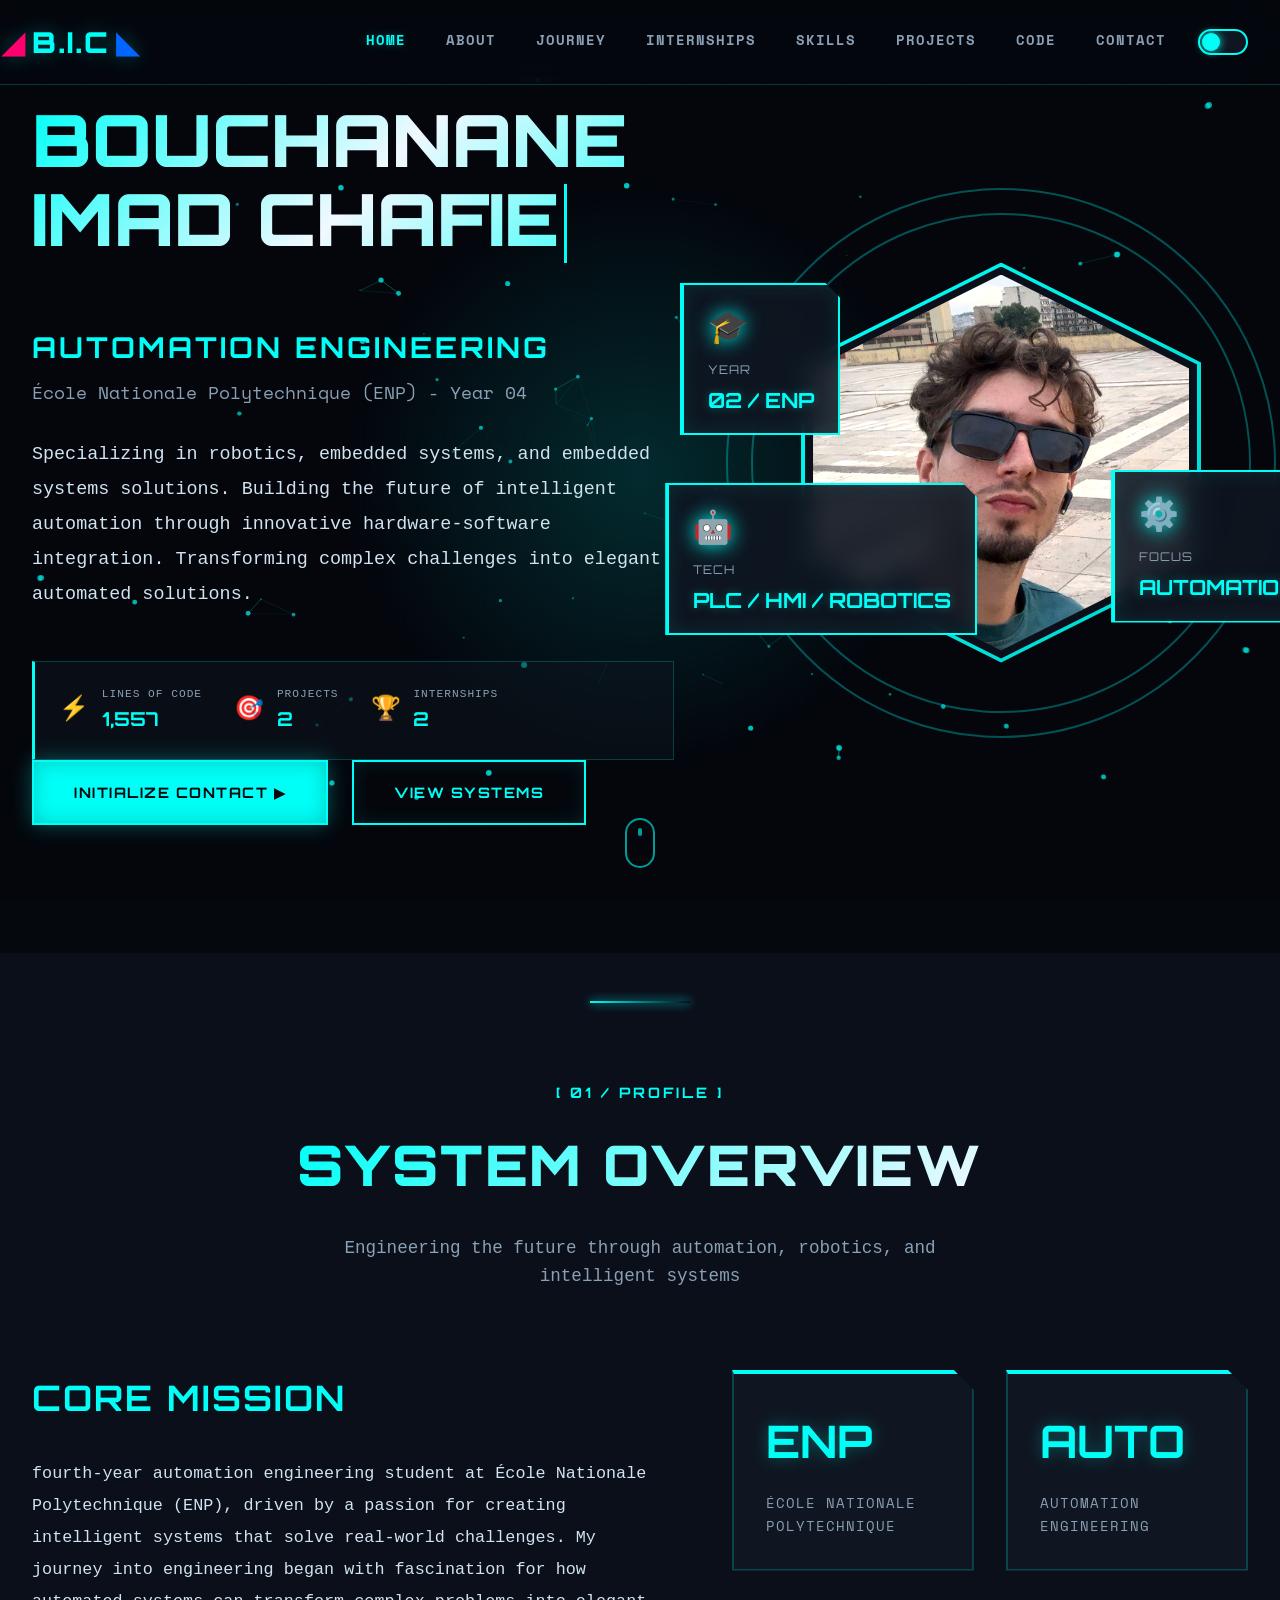
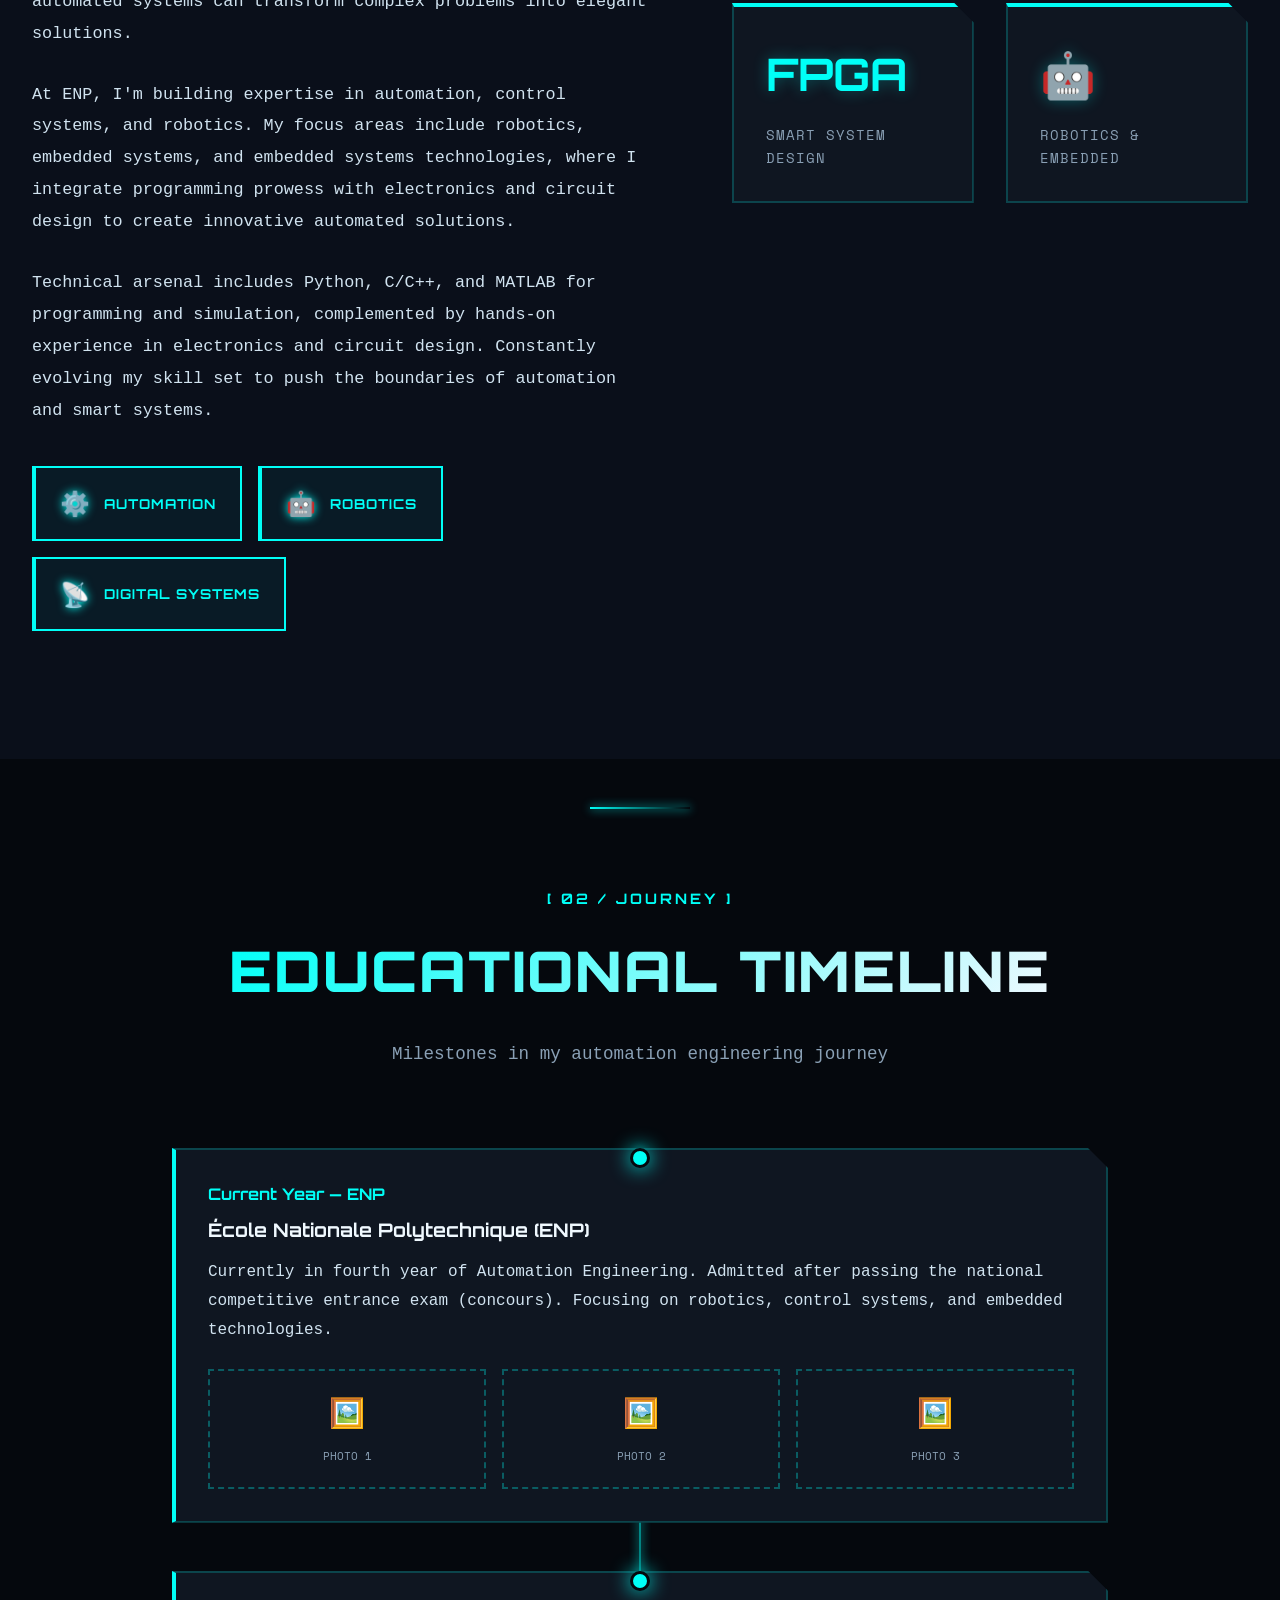
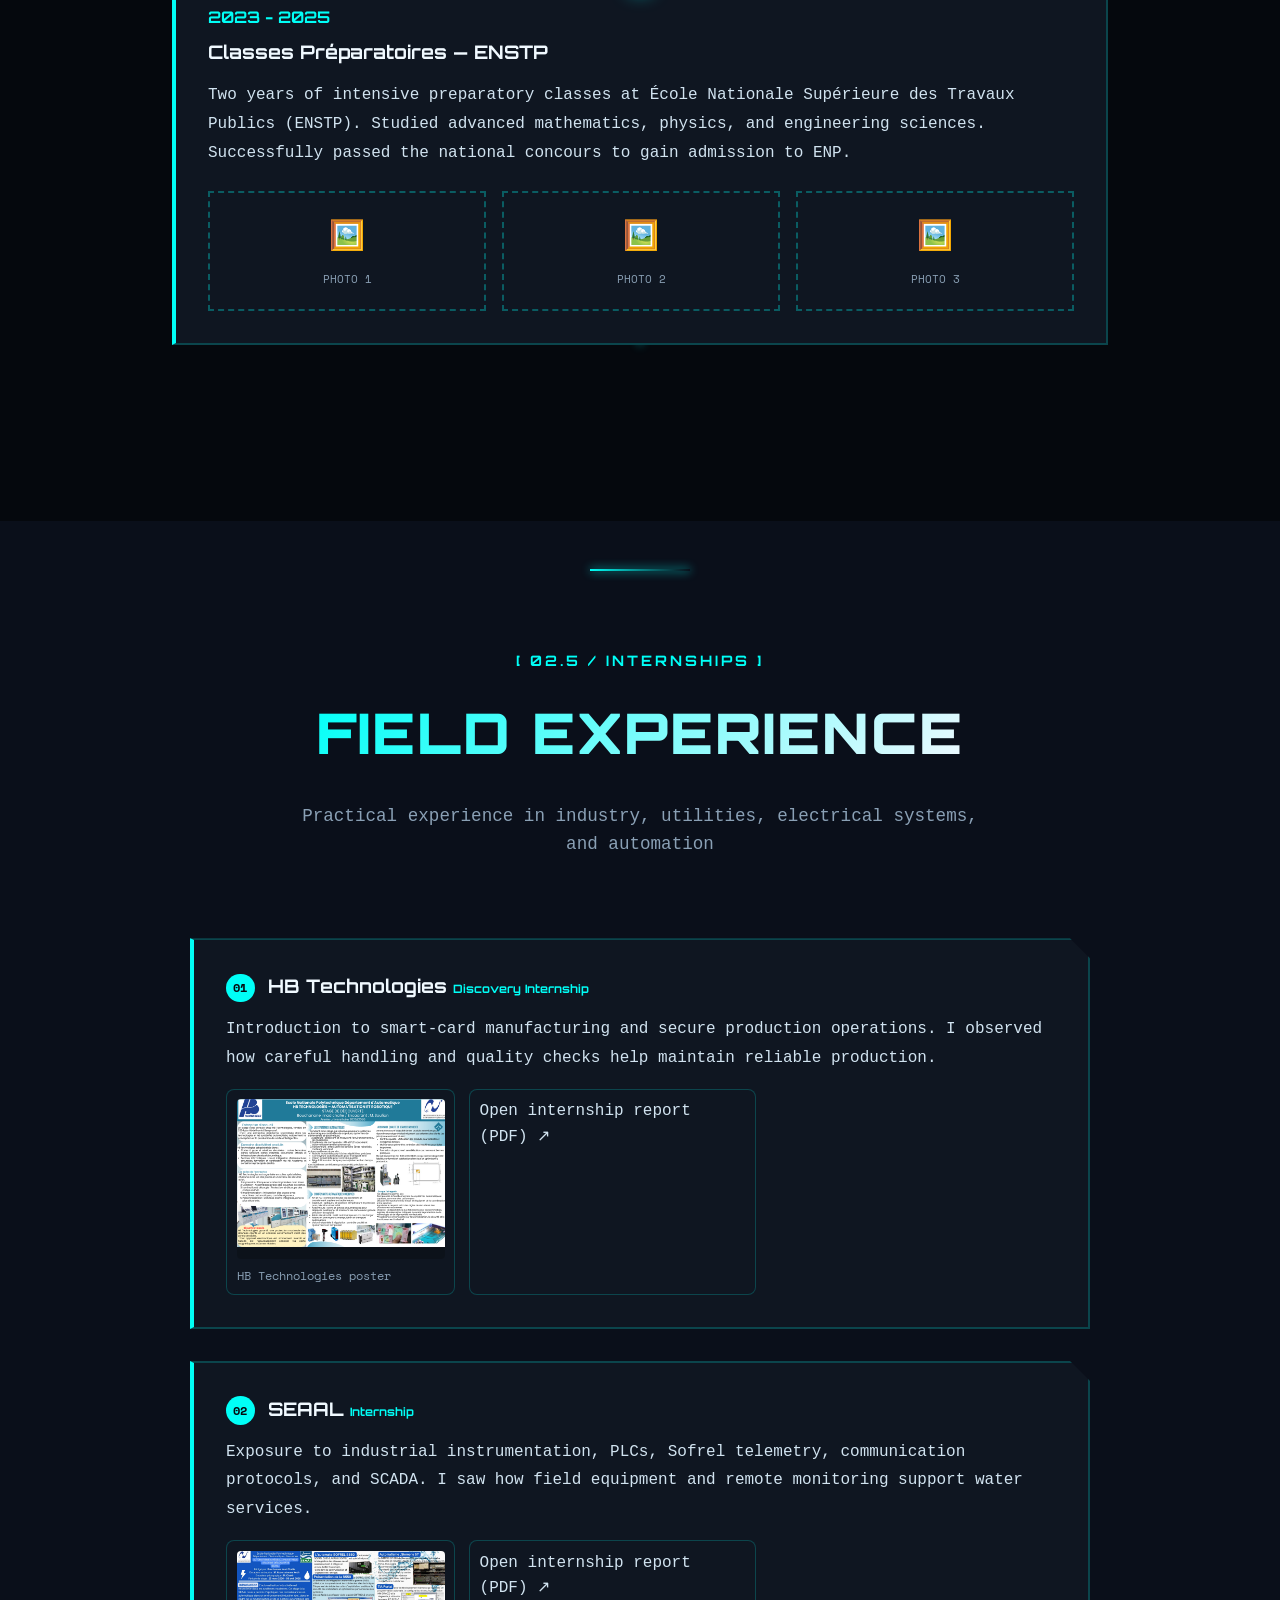
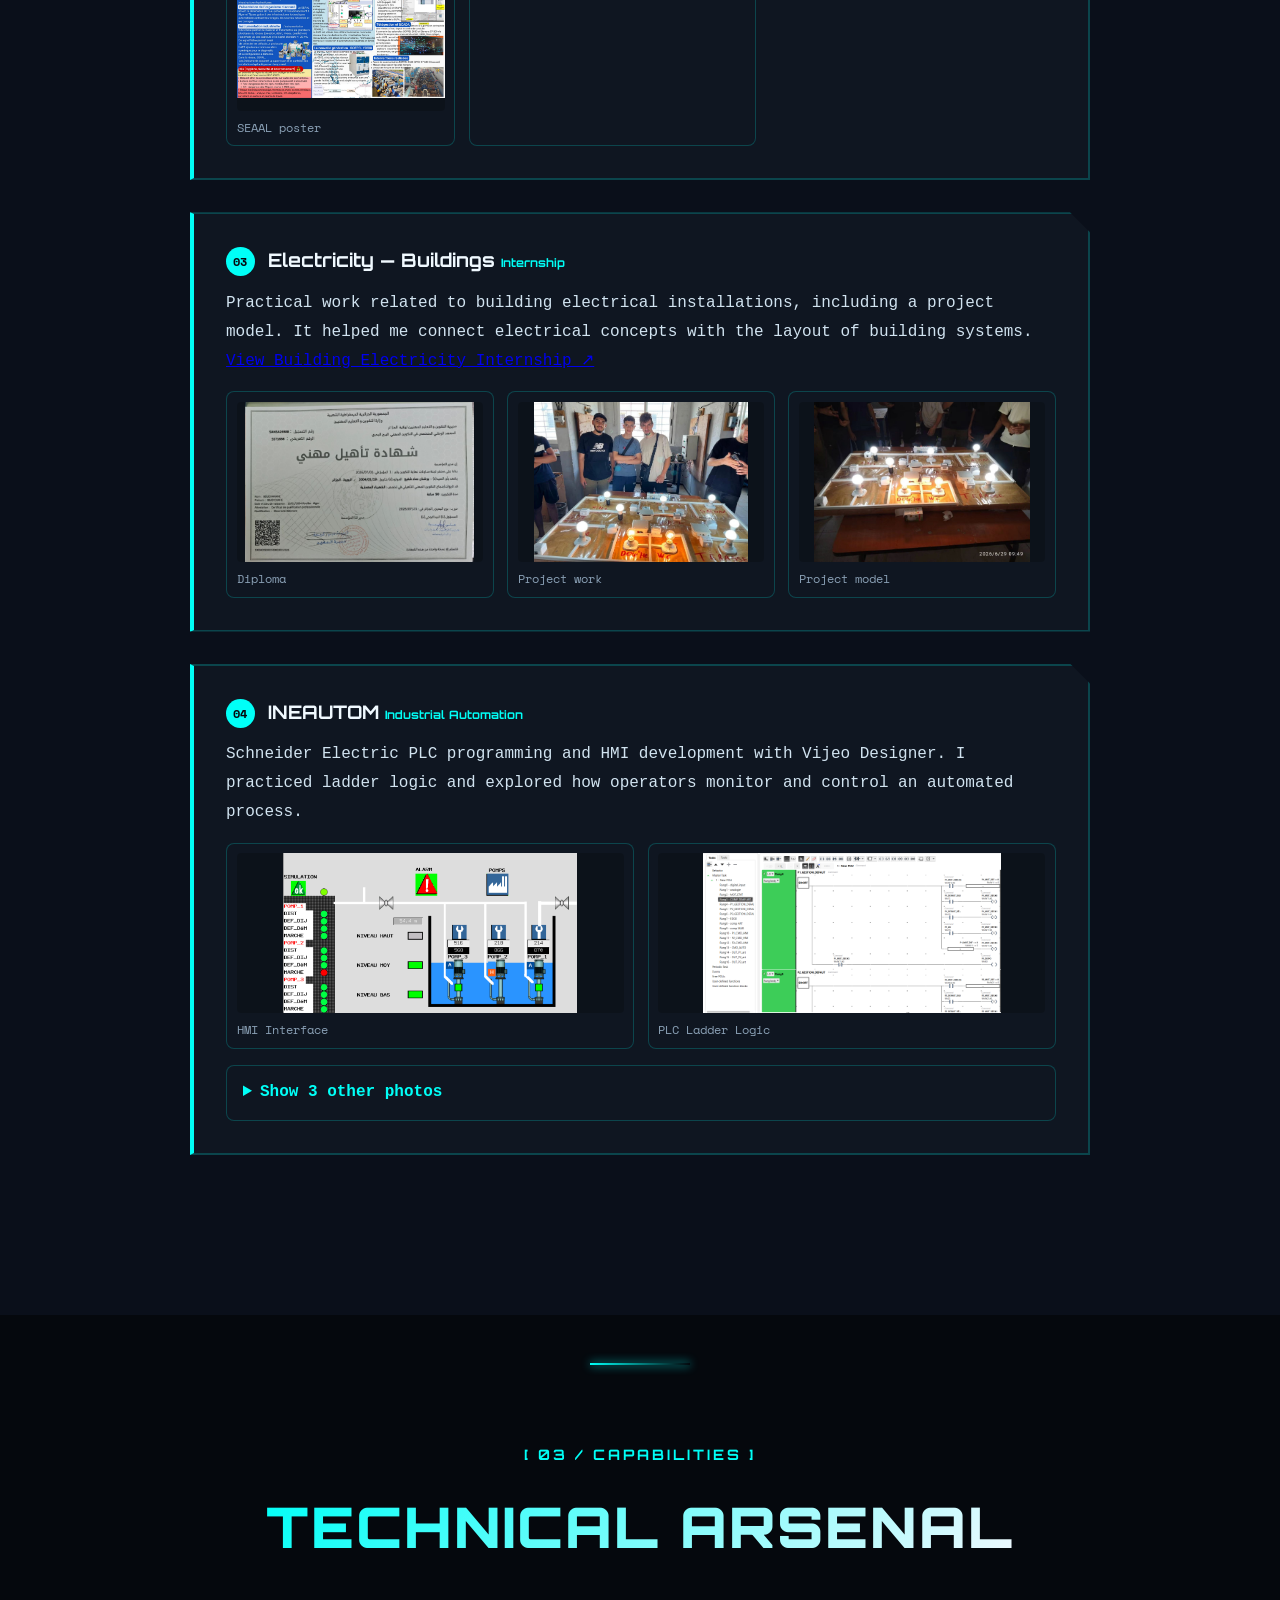
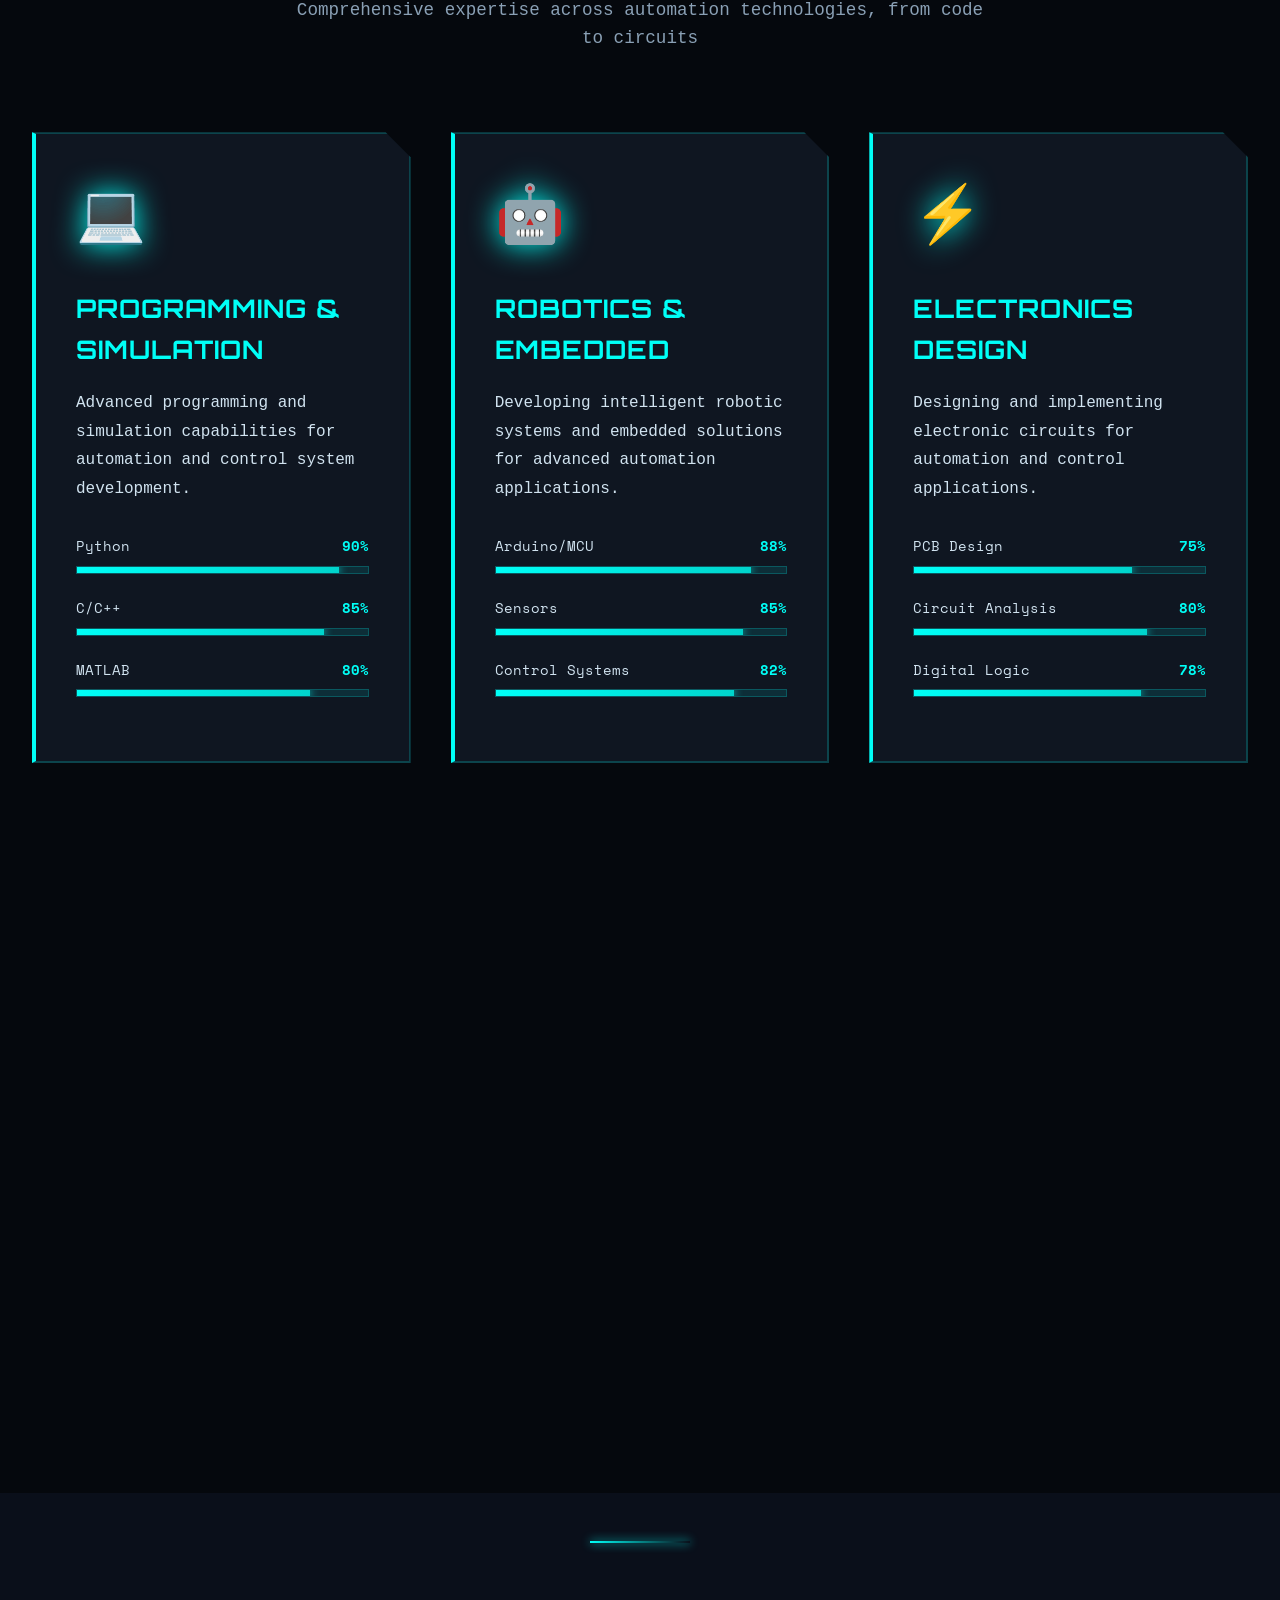
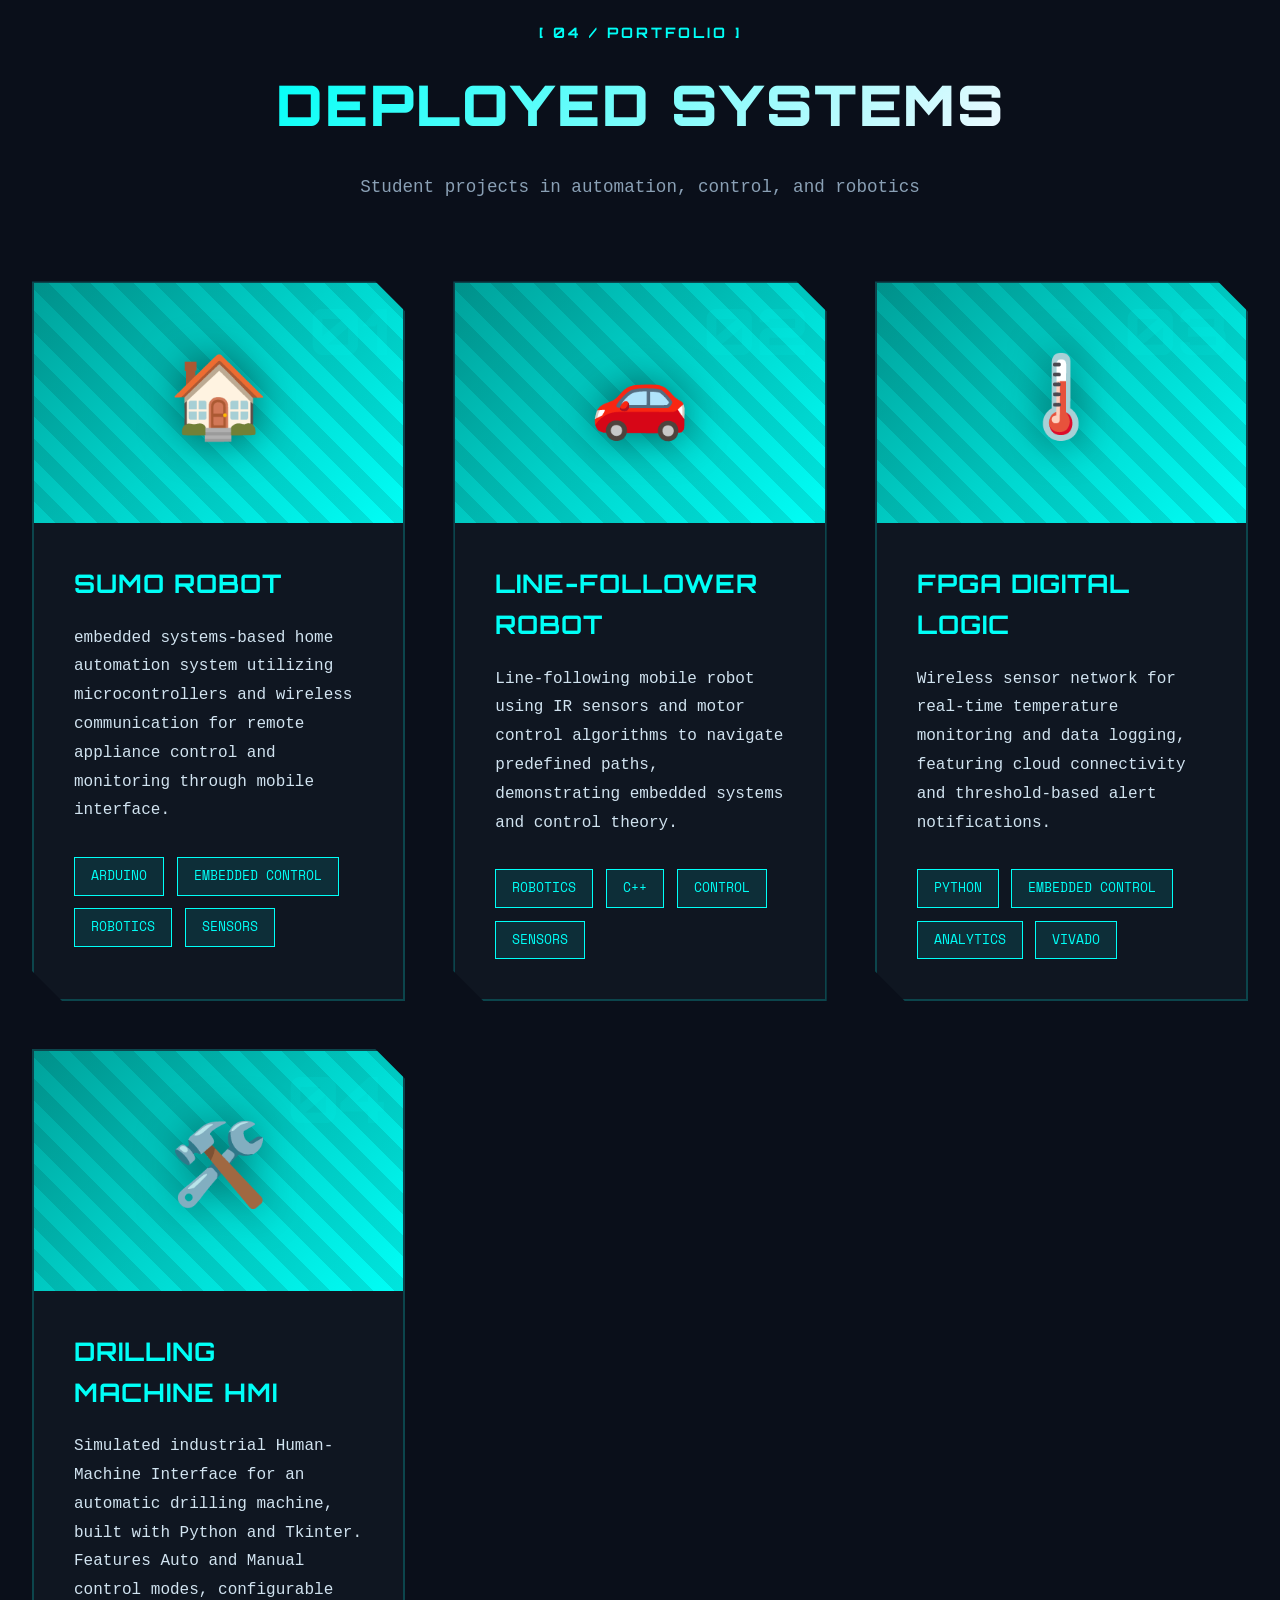
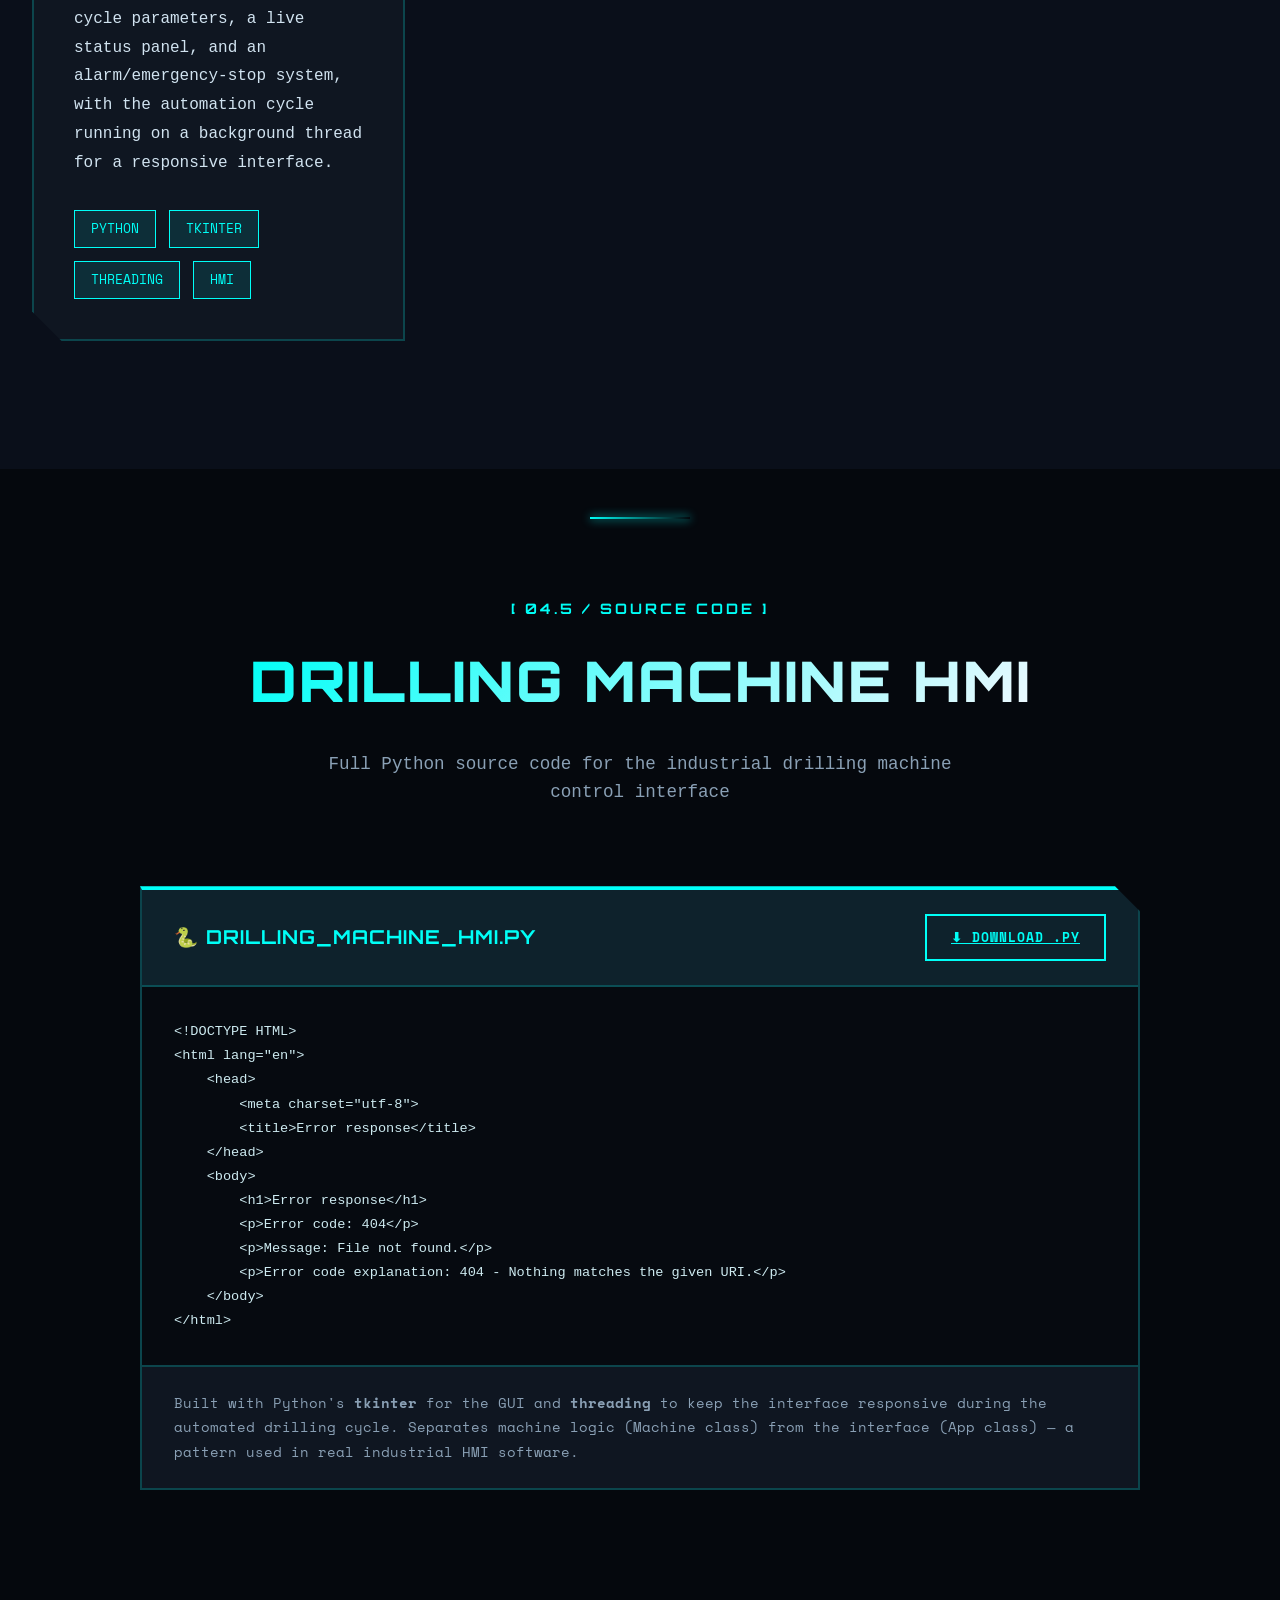
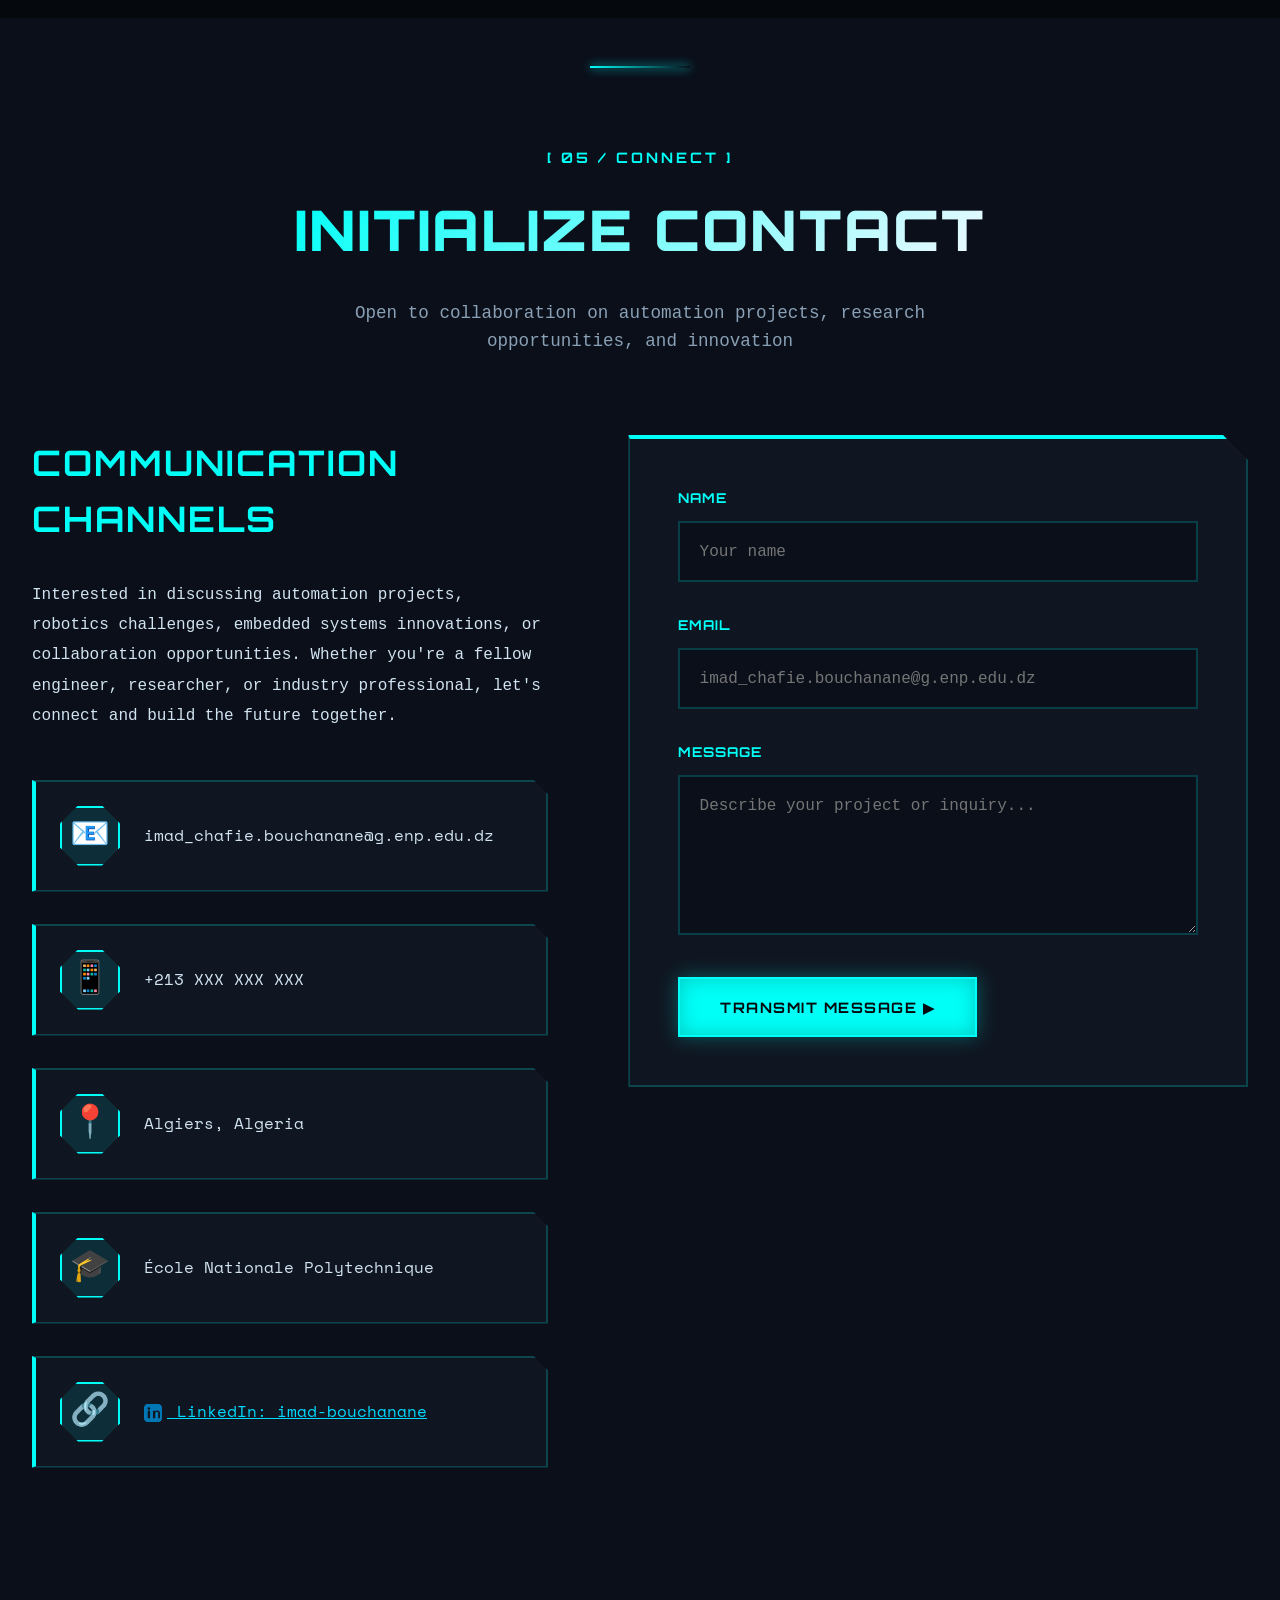
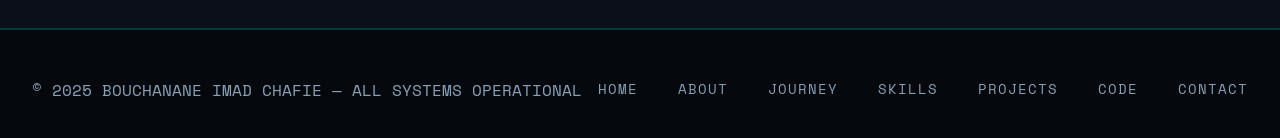
==== commit 8f5a7452: "Add files via upload" ====
--- a/index.html.html
+++ b/index.html.html
@@ -1704,159 +1704,45 @@
             padding: 3px 10px;
             text-transform: uppercase;
         }
-    
-        /* Internship documents and building electricity gallery */
-        .document-grid {
-            display: grid;
-            grid-template-columns: repeat(2, minmax(0, 1fr));
-            gap: 1rem;
-            margin-top: 1.5rem;
-        }
-        .document-link {
-            display: flex;
-            align-items: center;
-            gap: 0.9rem;
-            min-height: 82px;
-            padding: 1rem 1.1rem;
-            color: var(--text-normal);
-            text-decoration: none;
-            background: var(--bg-card);
-            border: 1px solid var(--border-glow);
-            border-radius: 8px;
-            transition: border-color 0.2s ease, transform 0.2s ease, box-shadow 0.2s ease;
-        }
-        .document-link:hover {
-            border-color: var(--electric-cyan);
-            transform: translateY(-2px);
-            box-shadow: 0 8px 24px var(--shadow-deep);
-        }
-        .document-icon {
-            display: grid;
-            place-items: center;
-            flex: 0 0 44px;
-            height: 48px;
-            color: var(--electric-cyan);
-            font: 700 0.7rem 'Space Mono', monospace;
-            border: 1px solid var(--border-glow);
-            border-radius: 5px;
-        }
-        .document-copy { display: grid; gap: 0.25rem; min-width: 0; }
-        .document-copy strong { color: var(--text-bright); font-size: 0.9rem; }
-        .document-copy small { color: var(--text-dim); font-size: 0.72rem; }
-        .document-arrow { margin-left: auto; color: var(--electric-cyan); font-size: 1.2rem; }
-        .credential-project-grid {
-            display: grid;
-            grid-template-columns: minmax(180px, 0.75fr) minmax(0, 1.6fr);
-            gap: 1.5rem;
-            align-items: start;
-            margin-top: 1.5rem;
-        }
-        .credential-photo, .project-photo-grid figure { margin: 0; }
-        .credential-photo {
-            padding: 0.8rem;
-            background: var(--bg-card);
-            border: 1px solid var(--border-glow);
-            border-radius: 8px;
-        }
-        .credential-photo img {
-            display: block;
-            width: 100%;
-            max-height: 230px;
-            object-fit: contain;
-            background: #fff;
-        }
-        .credential-photo figcaption, .project-photo-grid figcaption {
-            padding-top: 0.65rem;
-            color: var(--text-dim);
-            font: 0.75rem 'Space Mono', monospace;
-        }
-        .project-photo-group h4 { margin: 0 0 0.7rem; color: var(--text-bright); }
-        .project-photo-grid { display: grid; grid-template-columns: repeat(2, minmax(0, 1fr)); gap: 0.8rem; }
-        .project-photo-grid figure {
-            overflow: hidden;
-            padding: 0.55rem;
-            background: var(--bg-card);
-            border: 1px solid var(--border-glow);
-            border-radius: 8px;
-        }
-        .project-photo-grid img {
-            display: block;
-            width: 100%;
-            height: 170px;
-            object-fit: cover;
-            border-radius: 4px;
-        }
+            .internship-card { max-width: 900px; margin: 0 auto 2rem; }
+        .internship-label { color: var(--electric-cyan); font-size: .72rem; }
+        .internship-number { display: inline-grid; place-items: center; width: 1.8rem; height: 1.8rem; margin-right: .45rem; color: var(--bg-void); background: var(--electric-cyan); border-radius: 50%; font: 700 .78rem 'Space Mono', monospace; vertical-align: middle; }
+        .portfolio-photo-grid { display: grid; grid-template-columns: repeat(auto-fit, minmax(180px, 1fr)); gap: .85rem; margin-top: 1rem; }
+        .portfolio-photo-grid > a { display: flex; flex-direction: column; gap: .5rem; min-width: 0; padding: .6rem; color: var(--text-normal); text-decoration: none; background: var(--bg-card); border: 1px solid var(--border-glow); border-radius: 8px; }
+        .portfolio-photo-grid > a:hover { border-color: var(--electric-cyan); }
+        .portfolio-photo-grid img { display: block; width: 100%; height: 170px; object-fit: contain; background: rgba(0,0,0,.2); border-radius: 4px; }
+        .portfolio-photo-grid span { color: var(--text-dim); font: .75rem 'Space Mono', monospace; }        .internship-card { max-width: 900px; margin: 0 auto 2rem; }
+        .internship-label { color: var(--electric-cyan); font-size: .72rem; }
+        .internship-number { display: inline-grid; place-items: center; width: 1.8rem; height: 1.8rem; margin-right: .45rem; color: var(--bg-void); background: var(--electric-cyan); border-radius: 50%; font: 700 .78rem 'Space Mono', monospace; vertical-align: middle; }
+        .portfolio-photo-grid { display: grid; grid-template-columns: repeat(2, minmax(0, 1fr)); gap: .85rem; margin-top: 1rem; }
+        .portfolio-photo-grid > a { display: flex; flex-direction: column; gap: .5rem; min-width: 0; padding: .6rem; color: var(--text-normal); text-decoration: none; background: var(--bg-card); border: 1px solid var(--border-glow); border-radius: 8px; }
+        .portfolio-photo-grid > a:hover { border-color: var(--electric-cyan); }
+        .portfolio-photo-grid img { display: block; width: 100%; height: 160px; object-fit: contain; background: rgba(0,0,0,.2); border-radius: 4px; cursor: zoom-in; }
+        .portfolio-photo-grid span { color: var(--text-dim); font: .75rem 'Space Mono', monospace; }
+        .poster-grid { grid-template-columns: minmax(170px, .8fr) repeat(2, minmax(0, 1fr)); align-items: stretch; }
+        .poster-grid img { object-position: top; }
+        .ineautom-gallery { margin-top: 1rem; border: 1px solid var(--border-glow); border-radius: 8px; background: var(--bg-card); }
+        .ineautom-gallery summary { padding: .9rem 1rem; color: var(--electric-cyan); cursor: pointer; font-weight: 700; }
+        .ineautom-gallery summary span { color: var(--text-dim); font-weight: 400; }
+        .ineautom-photo-grid { grid-template-columns: repeat(2, minmax(0, 1fr)); padding: 0 1rem 1rem; }
+        .photo-lightbox { display: none; position: fixed; inset: 0; z-index: 9999; align-items: center; justify-content: center; padding: 2rem; background: rgba(0,0,0,.9); cursor: zoom-out; }
+        .photo-lightbox.open { display: flex; }
+        .photo-lightbox figure { max-width: 94vw; max-height: 90vh; margin: 0; text-align: center; }
+        .photo-lightbox img { display: block; max-width: 92vw; max-height: 82vh; width: auto; height: auto; object-fit: contain; border: 1px solid var(--border-glow); border-radius: 6px; box-shadow: 0 18px 60px rgba(0,0,0,.55); cursor: default; }
+        .photo-lightbox figcaption { margin-top: .75rem; color: #fff; font: .9rem 'Space Mono', monospace; }
+        .photo-lightbox-close { position: absolute; top: 1rem; right: 1.3rem; width: 2.8rem; height: 2.8rem; color: #fff; background: rgba(255,255,255,.12); border: 1px solid rgba(255,255,255,.4); border-radius: 50%; font-size: 1.8rem; cursor: pointer; }
+        @media (max-width: 700px) { .portfolio-photo-grid, .poster-grid { grid-template-columns: 1fr; } .photo-lightbox { padding: 1rem; } }
+
+        .building-photo-grid { grid-template-columns: repeat(3, minmax(0, 1fr)); }
+        .ineautom-featured-grid { grid-template-columns: repeat(2, minmax(0, 1fr)); }
+        .ineautom-gallery { margin-top: 1rem; border: 1px solid var(--border-glow); border-radius: 8px; background: var(--bg-card); }
+        .ineautom-gallery summary { padding: .9rem 1rem; color: var(--electric-cyan); cursor: pointer; font-weight: 700; }
+        .ineautom-photo-grid { grid-template-columns: repeat(3, minmax(0, 1fr)); padding: 0 1rem 1rem; }
         @media (max-width: 700px) {
-            .document-grid { grid-template-columns: 1fr; }
-            .credential-project-grid { grid-template-columns: 1fr; }
-            .credential-photo img { max-height: 260px; }
-            .project-photo-grid img { height: 150px; }
-        }
-
-    
-        .internship-number {
-            display: inline-grid;
-            place-items: center;
-            width: 1.8rem;
-            height: 1.8rem;
-            margin-right: 0.45rem;
-            color: var(--bg-void);
-            background: var(--electric-cyan);
-            border-radius: 50%;
-            font: 700 0.78rem 'Space Mono', monospace;
-            vertical-align: middle;
-        }
-
-    
-        .linkedin-link { display: inline-flex; align-items: center; gap: .55rem; color: var(--electric-cyan); font-weight: 700; text-decoration: none; border-bottom: 1px solid var(--border-glow); padding: .35rem 0; }
-        .linkedin-link:hover { color: var(--text-bright); }
-        .linkedin-mark { display: inline-grid; place-items: center; width: 1.25rem; height: 1.25rem; color: var(--bg-void); background: var(--electric-cyan); border-radius: 3px; font: 700 .78rem Arial, sans-serif; }
-        .credential-photo img, .project-photo-grid img { cursor: zoom-in; }
-        .credential-photo img:hover, .project-photo-grid img:hover { filter: brightness(1.06); }
-        .photo-lightbox { display: none; position: fixed; inset: 0; z-index: 5000; align-items: center; justify-content: center; padding: 2rem; background: rgba(0,0,0,.88); cursor: zoom-out; }
-        .photo-lightbox.open { display: flex; }
-        .photo-lightbox figure { margin: 0; text-align: center; max-width: 94vw; }
-        .photo-lightbox img { display: block; max-width: 92vw; max-height: 84vh; width: min(90vw, 960px); height: min(78vh, 720px); object-fit: contain; border: 1px solid var(--border-glow); border-radius: 6px; box-shadow: 0 18px 60px rgba(0,0,0,.55); cursor: default; }
-        .photo-lightbox figcaption { margin-top: .8rem; color: #fff; font: .9rem 'Space Mono', monospace; }
-        .photo-lightbox-close { position: absolute; top: 1rem; right: 1.3rem; width: 2.8rem; height: 2.8rem; color: #fff; background: rgba(255,255,255,.12); border: 1px solid rgba(255,255,255,.4); border-radius: 50%; font-size: 1.8rem; cursor: pointer; }
-        @media (max-width: 600px) { .photo-lightbox { padding: 1rem; } }
-
-    
-        .pdf-preview-modal { display: none; position: fixed; inset: 0; z-index: 5100; align-items: center; justify-content: center; padding: 1.5rem; background: rgba(0,0,0,.86); }
-        .pdf-preview-modal.open { display: flex; }
-        .pdf-preview-panel { display: flex; flex-direction: column; width: min(100%, 1100px); height: min(92vh, 900px); overflow: hidden; background: var(--bg-card); border: 1px solid var(--border-glow); border-radius: 10px; box-shadow: 0 24px 80px rgba(0,0,0,.55); }
-        .pdf-preview-header { display: flex; align-items: center; gap: 1rem; padding: .9rem 1.1rem; border-bottom: 1px solid var(--border-glow); }
-        .pdf-preview-header h3 { margin: 0; color: var(--text-bright); font-size: 1rem; }
-        .pdf-preview-fallback { margin-left: auto; color: var(--electric-cyan); font-size: .8rem; text-decoration: none; }
-        .pdf-preview-fallback:hover { text-decoration: underline; }
-        .pdf-preview-close { width: 2.3rem; height: 2.3rem; color: var(--text-bright); background: transparent; border: 1px solid var(--border-glow); border-radius: 50%; font-size: 1.4rem; cursor: pointer; }
-        .pdf-preview-frame { flex: 1; width: 100%; min-height: 0; border: 0; background: #fff; }
-        @media (max-width: 600px) { .pdf-preview-modal { padding: .5rem; } .pdf-preview-panel { height: 96vh; } .pdf-preview-header { gap: .5rem; padding: .7rem; } .pdf-preview-header h3 { font-size: .85rem; } }
-
-    
-        .document-grid { align-items: start; }
-        .document-link.poster-preview {
-            display: flex;
-            flex-direction: column;
-            align-items: stretch;
-            gap: .7rem;
-            padding: .8rem;
-        }
-        .poster-thumbnail {
-            display: block;
-            width: 100%;
-            height: 205px;
-            object-fit: contain;
-            background: #f4f6f8;
-            border: 1px solid var(--border-glow);
-            border-radius: 5px;
-        }
-        .poster-preview-info { display: flex; align-items: center; gap: .6rem; }
-        .poster-preview-info .document-copy { flex: 1; }
-        .poster-preview:hover .poster-thumbnail { filter: brightness(1.03); }
-        @media (max-width: 700px) { .poster-thumbnail { height: 180px; } }
-
-    </style>
+            .building-photo-grid { grid-template-columns: repeat(3, minmax(190px, 1fr)); overflow-x: auto; }
+            .ineautom-featured-grid { grid-template-columns: repeat(2, minmax(0, 1fr)); }
+            .ineautom-photo-grid { grid-template-columns: repeat(2, minmax(0, 1fr)); }
+        }</style>
 </head>
 <body>
     <!-- 3D Particle Canvas -->
@@ -1901,15 +1787,23 @@
                     <div class="hero-role">Automation Engineering</div>
                     <div class="hero-subtitle">École Nationale Polytechnique (ENP) - Year 04</div>
                     <p class="hero-description">
-                        Automation engineering student interested in robotics, embedded systems, and control. I am building practical skills through coursework and student projects.
+                        Specializing in robotics, embedded systems, and embedded systems solutions. Building the future 
+                        of intelligent automation through innovative hardware-software integration. Transforming 
+                        complex challenges into elegant automated solutions.
                     </p>
                     <div class="live-stats">
-                        
+                        <div class="stat-item">
+                            <div class="stat-icon">⚡</div>
+                            <div class="stat-info">
+                                <div class="stat-label">Lines of Code</div>
+                                <div class="stat-number" id="linesOfCode">0</div>
+                            </div>
+                        </div>
                         <div class="stat-item">
                             <div class="stat-icon">🎯</div>
                             <div class="stat-info">
                                 <div class="stat-label">Projects</div>
-                                <div class="stat-number" id="projectCount">5</div>
+                                <div class="stat-number" id="projectCount">0</div>
                             </div>
                         </div>
                         <div class="stat-item">
@@ -1941,7 +1835,7 @@
                     <div class="data-card">
                         <span class="data-icon">🎓</span>
                         <div class="data-label">Year</div>
-                        <div class="data-value">04 / ENP</div>
+                        <div class="data-value">02 / ENP</div>
                     </div>
                     <div class="data-card">
                         <span class="data-icon">⚙️</span>
@@ -1951,7 +1845,7 @@
                     <div class="data-card">
                         <span class="data-icon">🤖</span>
                         <div class="data-label">Tech</div>
-                        <div class="data-value">ROBOTICS</div>
+                        <div class="data-value">PLC / HMI / ROBOTICS</div>
                     </div>
                 </div>
             </div>
@@ -1964,24 +1858,64 @@
         <div class="container">
             <div class="section-header">
                 <span class="section-number">[ 01 / PROFILE ]</span>
-                <h2 class="section-title"><span class="section-title-gradient">PROFILE</span></h2>
-                <p class="section-description">Automatique engineering student at École Nationale Polytechnique, Algiers</p>
+                <h2 class="section-title"><span class="section-title-gradient">SYSTEM OVERVIEW</span></h2>
+                <p class="section-description">
+                    Engineering the future through automation, robotics, and intelligent systems
+                </p>
             </div>
             <div class="about-grid">
                 <div class="about-content">
-                    <h3>Academic Focus</h3>
-                    <p>Fourth-year engineering student in Automatique at ENP, with coursework spanning automatic control, state-space analysis, electrical engineering, and industrial systems.</p>
-                    <p>My studies include MATLAB and Simulink, system modeling, stability, electric motors, power electronics, and digital systems. I also work with Python, Verilog, and VHDL in programming and design projects.</p>
+                    <h3>Core Mission</h3>
+                    <p>
+                        fourth-year automation engineering student at École Nationale Polytechnique (ENP), 
+                        driven by a passion for creating intelligent systems that solve real-world challenges. 
+                        My journey into engineering began with fascination for how automated systems can 
+                        transform complex problems into elegant solutions.
+                    </p>
+                    <p>
+                        At ENP, I'm building expertise in automation, control systems, and robotics. 
+                        My focus areas include robotics, embedded systems, and embedded systems technologies, where 
+                        I integrate programming prowess with electronics and circuit design to create 
+                        innovative automated solutions.
+                    </p>
+                    <p>
+                        Technical arsenal includes Python, C/C++, and MATLAB for programming and simulation, 
+                        complemented by hands-on experience in electronics and circuit design. Constantly 
+                        evolving my skill set to push the boundaries of automation and smart systems.
+                    </p>
+                    
                     <div class="tech-tags">
-                        <div class="tech-tag"><span class="tech-tag-icon">⚙️</span><span>Automation & Control</span></div>
-                        <div class="tech-tag"><span class="tech-tag-icon">⚡</span><span>Electrical Engineering</span></div>
-                        <div class="tech-tag"><span class="tech-tag-icon">💻</span><span>Digital Systems</span></div>
+                        <div class="tech-tag">
+                            <span class="tech-tag-icon">⚙️</span>
+                            <span>Automation</span>
+                        </div>
+                        <div class="tech-tag">
+                            <span class="tech-tag-icon">🤖</span>
+                            <span>Robotics</span>
+                        </div>
+                        <div class="tech-tag">
+                            <span class="tech-tag-icon">📡</span>
+                            <span>Digital Systems</span>
+                        </div>
                     </div>
                 </div>
                 <div class="stats-grid">
-                    <div class="stat-box"><h4>ENP</h4><p>École Nationale Polytechnique</p></div>
-                    <div class="stat-box"><h4>4th</h4><p>Year — Automatique</p></div>
-                    <div class="stat-box"><h4>Focus</h4><p>Control & Industrial Automation</p></div>
+                    <div class="stat-box">
+                        <h4>ENP</h4>
+                        <p>École Nationale Polytechnique</p>
+                    </div>
+                    <div class="stat-box">
+                        <h4>AUTO</h4>
+                        <p>Automation Engineering</p>
+                    </div>
+                    <div class="stat-box">
+                        <h4>FPGA</h4>
+                        <p>Smart System Design</p>
+                    </div>
+                    <div class="stat-box">
+                        <h4>🤖</h4>
+                        <p>Robotics & Embedded</p>
+                    </div>
                 </div>
             </div>
         </div>
@@ -1993,30 +1927,64 @@
         <div class="container">
             <div class="section-header">
                 <span class="section-number">[ 02 / JOURNEY ]</span>
-                <h2 class="section-title"><span class="section-title-gradient">EDUCATION</span></h2>
-                <p class="section-description">Engineering studies at ENP and preparatory studies at ENSTP</p>
+                <h2 class="section-title"><span class="section-title-gradient">EDUCATIONAL TIMELINE</span></h2>
+                <p class="section-description">
+                    Milestones in my automation engineering journey
+                </p>
             </div>
-            <div class="timeline">
-                <div class="timeline-item">
-                    <div class="timeline-marker"></div>
-                    <div class="timeline-content">
-                        <div class="timeline-date">Current</div>
-                        <h3>École Nationale Polytechnique (ENP)</h3>
-                        <p>Fourth-year engineering student in Automatique. Coursework includes control systems, state-space methods, electrical engineering, MATLAB/Simulink, and digital systems.</p>
-                    </div>
+           <div class="timeline">
+    <div class="timeline-item">
+        <div class="timeline-marker"></div>
+        <div class="timeline-content">
+            <div class="timeline-date">Current Year — ENP</div>
+            <h3>École Nationale Polytechnique (ENP)</h3>
+            <p>Currently in fourth year of Automation Engineering. Admitted after passing the national competitive entrance exam (concours). Focusing on robotics, control systems, and embedded technologies.</p>
+            
+            <!-- Photos placeholder -->
+            <div style="display: grid; grid-template-columns: repeat(3, 1fr); gap: 1rem; margin-top: 1.5rem;">
+                <div style="border: 2px dashed rgba(0,255,247,0.3); min-height: 120px; display: flex; flex-direction: column; align-items: center; justify-content: center; gap: 0.5rem;">
+                    <span style="font-size: 1.8rem;">🖼️</span>
+                    <span style="font-size: 0.7rem; color: var(--text-dim); font-family: 'Space Mono', monospace; text-transform: uppercase;">Photo 1</span>
                 </div>
-                <div class="timeline-item">
-                    <div class="timeline-marker"></div>
-                    <div class="timeline-content">
-                        <div class="timeline-date">2023 – 2025</div>
-                        <h3>Classes Préparatoires — ENSTP</h3>
-                        <p>Completed two years of preparatory classes at École Nationale Supérieure des Travaux Publics (ENSTP), studying mathematics, physics, and engineering sciences.</p>
-                    </div>
+                <div style="border: 2px dashed rgba(0,255,247,0.3); min-height: 120px; display: flex; flex-direction: column; align-items: center; justify-content: center; gap: 0.5rem;">
+                    <span style="font-size: 1.8rem;">🖼️</span>
+                    <span style="font-size: 0.7rem; color: var(--text-dim); font-family: 'Space Mono', monospace; text-transform: uppercase;">Photo 2</span>
+                </div>
+                <div style="border: 2px dashed rgba(0,255,247,0.3); min-height: 120px; display: flex; flex-direction: column; align-items: center; justify-content: center; gap: 0.5rem;">
+                    <span style="font-size: 1.8rem;">🖼️</span>
+                    <span style="font-size: 0.7rem; color: var(--text-dim); font-family: 'Space Mono', monospace; text-transform: uppercase;">Photo 3</span>
                 </div>
             </div>
         </div>
+    </div>
+
+    <div class="timeline-item">
+        <div class="timeline-marker"></div>
+        <div class="timeline-content">
+            <div class="timeline-date">2023 - 2025</div>
+            <h3>Classes Préparatoires — ENSTP</h3>
+            <p>Two years of intensive preparatory classes at École Nationale Supérieure des Travaux Publics (ENSTP). Studied advanced mathematics, physics, and engineering sciences. Successfully passed the national concours to gain admission to ENP.</p>
+
+            <!-- Photos placeholder -->
+            <div style="display: grid; grid-template-columns: repeat(3, 1fr); gap: 1rem; margin-top: 1.5rem;">
+                <div style="border: 2px dashed rgba(0,255,247,0.3); min-height: 120px; display: flex; flex-direction: column; align-items: center; justify-content: center; gap: 0.5rem;">
+                    <span style="font-size: 1.8rem;">🖼️</span>
+                    <span style="font-size: 0.7rem; color: var(--text-dim); font-family: 'Space Mono', monospace; text-transform: uppercase;">Photo 1</span>
+                </div>
+                <div style="border: 2px dashed rgba(0,255,247,0.3); min-height: 120px; display: flex; flex-direction: column; align-items: center; justify-content: center; gap: 0.5rem;">
+                    <span style="font-size: 1.8rem;">🖼️</span>
+                    <span style="font-size: 0.7rem; color: var(--text-dim); font-family: 'Space Mono', monospace; text-transform: uppercase;">Photo 2</span>
+                </div>
+                <div style="border: 2px dashed rgba(0,255,247,0.3); min-height: 120px; display: flex; flex-direction: column; align-items: center; justify-content: center; gap: 0.5rem;">
+                    <span style="font-size: 1.8rem;">🖼️</span>
+                    <span style="font-size: 0.7rem; color: var(--text-dim); font-family: 'Space Mono', monospace; text-transform: uppercase;">Photo 3</span>
+                </div>
+            </div>
+        </div>
+    </div>
+</div>
+        </div>
     </section>
-
 <!-- Internships Section -->
 <section id="internships">
   <div class="section-accent section-accent-top"></div>
@@ -2024,90 +1992,201 @@
     <div class="section-header">
       <span class="section-number">[ 02.5 / INTERNSHIPS ]</span>
       <h2 class="section-title"><span class="section-title-gradient">FIELD EXPERIENCE</span></h2>
-      <p class="section-description">Internship experience across production, utilities, and electrical systems</p>
+      <p class="section-description">Practical experience in industry, utilities, electrical systems, and automation</p>
     </div>
-
-    <div class="timeline-content" style="max-width: 900px; margin: 0 auto 2rem;">
-      <h3><span class="internship-number">01</span> HB Technologies <span style="font-size: 0.75rem; color: var(--electric-cyan);">Discovery Internship</span></h3>
-      <p>Introduction to smart-card manufacturing, production operations, and industrial processes.</p>
-      <div class="tech-tags" style="margin-top: 1rem;">
-        <div class="tech-tag"><span class="tech-tag-icon">🏭</span><span>Production Processes</span></div>
-        <div class="tech-tag"><span class="tech-tag-icon">💳</span><span>Smart Cards</span></div>
-      </div>
-      <div class="document-grid"><a href="Rapportde stage1.pdf" target="_blank" rel="noopener" class="document-link">
-          <span class="document-icon" aria-hidden="true">PDF</span>
-          <span class="document-copy"><strong>Rapport de Stage</strong><small>Open internship report (PDF)</small></span>
-          <span class="document-arrow" aria-hidden="true">↗</span>
-        </a><a href="Stage Poster1.pdf" class="document-link poster-preview" target="_blank" rel="noopener">
-          <img class="poster-thumbnail" src="poster-hb-preview.png" alt="Preview of the HB Technologies stage poster">
-          <span class="poster-preview-info"><span class="document-copy"><strong>Stage Poster</strong><small>Click to view the full poster</small></span><span class="document-arrow" aria-hidden="true">↗</span></span>
-        </a></div>
-    </div>
-
-    <div class="timeline-content" style="max-width: 900px; margin: 0 auto 2rem;">
-      <h3><span class="internship-number">02</span> SEAAL <span style="font-size: 0.75rem; color: var(--electric-cyan);">Internship</span></h3>
-      <p>Exposure to instrumentation, automation, and remote monitoring at Société des Eaux et de l'Assainissement d'Alger.</p>
-      <ul style="margin-top: 0.8rem; padding-left: 1.2rem; line-height: 1.8;">
-        <li>Industrial instrumentation and PLCs</li>
-        <li>Sofrel telemetry equipment, PLCs, communication protocols, and SCADA systems</li>
-      </ul>
-      <div class="tech-tags" style="margin-top: 1rem;">
-        <div class="tech-tag"><span class="tech-tag-icon">⚙️</span><span>PLC & Instrumentation</span></div>
-        <div class="tech-tag"><span class="tech-tag-icon">📡</span><span>Telemetry & SCADA</span></div>
-      </div>
-      <div class="document-grid"><a href="Rapport de stage2.pdf" target="_blank" rel="noopener" class="document-link">
-          <span class="document-icon" aria-hidden="true">PDF</span>
-          <span class="document-copy"><strong>Rapport de Stage</strong><small>Open internship report (PDF)</small></span>
-          <span class="document-arrow" aria-hidden="true">↗</span>
-        </a><a href="Stage poster2.pdf" class="document-link poster-preview" target="_blank" rel="noopener">
-          <img class="poster-thumbnail" src="poster-seaal-preview.png" alt="Preview of the SEAAL stage poster">
-          <span class="poster-preview-info"><span class="document-copy"><strong>Stage Poster</strong><small>Click to view the full poster</small></span><span class="document-arrow" aria-hidden="true">↗</span></span>
-        </a></div>
-    </div>
-
-    <div class="timeline-content" style="max-width: 900px; margin: 0 auto 2rem;">
-      <h3><span class="internship-number">03</span> Electricity — Buildings <span style="font-size: 0.75rem; color: var(--electric-cyan);">Internship</span></h3>
-      <p>Internship experience related to electrical systems in buildings.</p>
-      <p><a class="linkedin-link" href="https://lnkd.in/p/dFf3KyUa" target="_blank" rel="noopener noreferrer"><span class="linkedin-mark">in</span> View Building Electricity Internship <span aria-hidden="true">↗</span></a></p>
-      <div class="credential-project-grid">
-        <figure class="credential-photo">
-          <img src="Dep.jpeg" alt="Diploma for building electrical studies">
-          <figcaption>Building Electricity Diploma</figcaption>
-        </figure>
-        <div class="project-photo-group">
-          <h4>Project Photos</h4>
-          <div class="project-photo-grid">
-            <figure><img src="elec1.jpeg" alt="Building electrical project with team members"><figcaption>Project work</figcaption></figure>
-            <figure><img src="elec2.jpeg" alt="Building electrical project model"><figcaption>Project model</figcaption></figure>
-          </div>
-        </div>
+    <div class="timeline-content internship-card">
+      <h3><span class="internship-number">01</span> HB Technologies <span class="internship-label">Discovery Internship</span></h3>
+      <p>Introduction to smart-card manufacturing and secure production operations. I observed how careful handling and quality checks help maintain reliable production.</p>
+      <div class="portfolio-photo-grid poster-grid">
+        <a class="popup-photo" href="poster1.png"><img src="poster1.png" alt="HB Technologies internship poster"><span>HB Technologies poster</span></a>
+        <a class="document-link" href="Rapportde stage1.pdf" target="_blank" rel="noopener">Open internship report (PDF) ↗</a>
+
       </div>
     </div>
-
-    <div class="timeline-content" style="max-width: 900px; margin: 0 auto;">
-      <h3><span class="internship-number">04</span> INEUTOM <span style="font-size: 0.75rem; color: var(--electric-cyan);">Industrial Automation</span></h3>
-      <p>Schneider Electric PLC programming and HMI development with Vijeo Designer, focused on industrial control and monitoring.</p>
-      <div class="tech-tags" style="margin-top: 1rem;">
-        <div class="tech-tag"><span class="tech-tag-icon">⚙️</span><span>Schneider Electric PLCs</span></div>
-        <div class="tech-tag"><span class="tech-tag-icon">🖥️</span><span>Vijeo Designer HMI</span></div>
+    <div class="timeline-content internship-card">
+      <h3><span class="internship-number">02</span> SEAAL <span class="internship-label">Internship</span></h3>
+      <p>Exposure to industrial instrumentation, PLCs, Sofrel telemetry, communication protocols, and SCADA. I saw how field equipment and remote monitoring support water services.</p>
+      <div class="portfolio-photo-grid poster-grid">
+        <a class="popup-photo" href="poster2.png"><img src="poster2.png" alt="SEAAL internship poster"><span>SEAAL poster</span></a>
+        <a class="document-link" href="Rapport de stage2.pdf" target="_blank" rel="noopener">Open internship report (PDF) ↗</a>
+
       </div>
     </div>
+    <div class="timeline-content internship-card">
+      <h3><span class="internship-number">03</span> Electricity — Buildings <span class="internship-label">Internship</span></h3>
+      <p>Practical work related to building electrical installations, including a project model. It helped me connect electrical concepts with the layout of building systems.</p>
+      <p><a class="linkedin-link" href="https://lnkd.in/p/dFf3KyUa" target="_blank" rel="noopener noreferrer">View Building Electricity Internship ↗</a></p>
+      <div class="portfolio-photo-grid building-photo-grid">
+        <a class="popup-photo" href="Dep.jpeg"><img src="Dep.jpeg" alt="Building electricity diploma"><span>Diploma</span></a>
+        <a class="popup-photo" href="elec1.jpeg"><img src="elec1.jpeg" alt="Building electrical project with team members"><span>Project work</span></a>
+        <a class="popup-photo" href="elec2.jpeg"><img src="elec2.jpeg" alt="Building electrical project model"><span>Project model</span></a>
+      </div>
+    </div>
+    <div class="timeline-content internship-card">
+      <h3><span class="internship-number">04</span> INEAUTOM <span class="internship-label">Industrial Automation</span></h3>
+      <p>Schneider Electric PLC programming and HMI development with Vijeo Designer. I practiced ladder logic and explored how operators monitor and control an automated process.</p>
+      <div class="portfolio-photo-grid ineautom-featured-grid">
+        <a class="popup-photo" href="HMI.png"><img src="HMI.png" alt="INEAUTOM HMI interface"><span>HMI Interface</span></a>
+        <a class="popup-photo" href="ladder1.png"><img src="ladder1.png" alt="INEAUTOM PLC ladder logic"><span>PLC Ladder Logic</span></a>
+      </div>
+      <details class="ineautom-gallery">
+        <summary>Show 3 other photos</summary>
+        <div class="portfolio-photo-grid ineautom-photo-grid">
+          <a class="popup-photo" href="HMI2.png"><img src="HMI2.png" alt="Second INEAUTOM HMI screen"><span>Additional HMI screen</span></a>
+          <a class="popup-photo" href="ladder2.png"><img src="ladder2.png" alt="Second INEAUTOM PLC ladder diagram"><span>Additional ladder diagram</span></a>
+          <a class="popup-photo" href="automat.jpg"><img src="automat.jpg" alt="Industrial automation equipment at INEAUTOM"><span>Automation equipment</span></a>
+        </div>
+      </details>
+    </div>
   </div>
-</section>
-
+</section><!-- Skills Section -->
     <section id="skills">
         <div class="section-accent section-accent-top"></div>
         <div class="container">
             <div class="section-header">
                 <span class="section-number">[ 03 / CAPABILITIES ]</span>
-                <h2 class="section-title"><span class="section-title-gradient">TECHNICAL AREAS</span></h2>
-                <p class="section-description">Coursework and project tools across control, electrical, and digital systems</p>
+                <h2 class="section-title"><span class="section-title-gradient">TECHNICAL ARSENAL</span></h2>
+                <p class="section-description">
+                    Comprehensive expertise across automation technologies, from code to circuits
+                </p>
             </div>
             <div class="skills-grid">
-                <div class="skill-card"><span class="skill-icon">⚙️</span><h3>Automation & Control</h3><p>Automatic control, state-space analysis, modeling, stability, PLCs, HMI, and SCADA.</p></div>
-                <div class="skill-card"><span class="skill-icon">⚡</span><h3>Electrical Engineering</h3><p>Electric motors, electrical circuits, and power electronics, including thyristors.</p></div>
-                <div class="skill-card"><span class="skill-icon">💻</span><h3>Programming & Digital Systems</h3><p>Python, Verilog, VHDL, FPGA design, MATLAB, and Simulink.</p></div>
-                <div class="skill-card"><span class="skill-icon">🤖</span><h3>Robotics & Vision</h3><p>Robotic simulation, sensors, computer vision, and intelligent inspection concepts.</p></div>
+                <div class="skill-card">
+                    <span class="skill-icon">💻</span>
+                    <h3>Programming & Simulation</h3>
+                    <p>Advanced programming and simulation capabilities for automation and control system development.</p>
+                    <div class="skill-progress">
+                        <div class="progress-item">
+                            <div class="progress-header">
+                                <span class="progress-name">Python</span>
+                                <span class="progress-value">90%</span>
+                            </div>
+                            <div class="progress-bar">
+                                <div class="progress-fill" data-progress="90"></div>
+                            </div>
+                        </div>
+                        <div class="progress-item">
+                            <div class="progress-header">
+                                <span class="progress-name">C/C++</span>
+                                <span class="progress-value">85%</span>
+                            </div>
+                            <div class="progress-bar">
+                                <div class="progress-fill" data-progress="85"></div>
+                            </div>
+                        </div>
+                        <div class="progress-item">
+                            <div class="progress-header">
+                                <span class="progress-name">MATLAB</span>
+                                <span class="progress-value">80%</span>
+                            </div>
+                            <div class="progress-bar">
+                                <div class="progress-fill" data-progress="80"></div>
+                            </div>
+                        </div>
+                    </div>
+                </div>
+                <div class="skill-card">
+                    <span class="skill-icon">🤖</span>
+                    <h3>Robotics & Embedded</h3>
+                    <p>Developing intelligent robotic systems and embedded solutions for advanced automation applications.</p>
+                    <div class="skill-progress">
+                        <div class="progress-item">
+                            <div class="progress-header">
+                                <span class="progress-name">Arduino/MCU</span>
+                                <span class="progress-value">88%</span>
+                            </div>
+                            <div class="progress-bar">
+                                <div class="progress-fill" data-progress="88"></div>
+                            </div>
+                        </div>
+                        <div class="progress-item">
+                            <div class="progress-header">
+                                <span class="progress-name">Sensors</span>
+                                <span class="progress-value">85%</span>
+                            </div>
+                            <div class="progress-bar">
+                                <div class="progress-fill" data-progress="85"></div>
+                            </div>
+                        </div>
+                        <div class="progress-item">
+                            <div class="progress-header">
+                                <span class="progress-name">Control Systems</span>
+                                <span class="progress-value">82%</span>
+                            </div>
+                            <div class="progress-bar">
+                                <div class="progress-fill" data-progress="82"></div>
+                            </div>
+                        </div>
+                    </div>
+                </div>
+                <div class="skill-card">
+                    <span class="skill-icon">⚡</span>
+                    <h3>Electronics Design</h3>
+                    <p>Designing and implementing electronic circuits for automation and control applications.</p>
+                    <div class="skill-progress">
+                        <div class="progress-item">
+                            <div class="progress-header">
+                                <span class="progress-name">PCB Design</span>
+                                <span class="progress-value">75%</span>
+                            </div>
+                            <div class="progress-bar">
+                                <div class="progress-fill" data-progress="75"></div>
+                            </div>
+                        </div>
+                        <div class="progress-item">
+                            <div class="progress-header">
+                                <span class="progress-name">Circuit Analysis</span>
+                                <span class="progress-value">80%</span>
+                            </div>
+                            <div class="progress-bar">
+                                <div class="progress-fill" data-progress="80"></div>
+                            </div>
+                        </div>
+                        <div class="progress-item">
+                            <div class="progress-header">
+                                <span class="progress-name">Digital Logic</span>
+                                <span class="progress-value">78%</span>
+                            </div>
+                            <div class="progress-bar">
+                                <div class="progress-fill" data-progress="78"></div>
+                            </div>
+                        </div>
+                    </div>
+                </div>
+                <div class="skill-card">
+                    <span class="skill-icon">📡</span>
+                    <h3>Digital Systems</h3>
+                    <p>Designing digital systems with Verilog, VHDL, and FPGA simulation tools.</p>
+                    <div class="skill-progress">
+                        <div class="progress-item">
+                            <div class="progress-header">
+                                <span class="progress-name">Verilog / VHDL</span>
+                                <span class="progress-value">83%</span>
+                            </div>
+                            <div class="progress-bar">
+                                <div class="progress-fill" data-progress="83"></div>
+                            </div>
+                        </div>
+                        <div class="progress-item">
+                            <div class="progress-header">
+                                <span class="progress-name">Wireless Comm</span>
+                                <span class="progress-value">80%</span>
+                            </div>
+                            <div class="progress-bar">
+                                <div class="progress-fill" data-progress="80"></div>
+                            </div>
+                        </div>
+                        <div class="progress-item">
+                            <div class="progress-header">
+                                <span class="progress-name">Data Analytics</span>
+                                <span class="progress-value">77%</span>
+                            </div>
+                            <div class="progress-bar">
+                                <div class="progress-fill" data-progress="77"></div>
+                            </div>
+                        </div>
+                    </div>
+                </div>
             </div>
         </div>
     </section>
@@ -2118,15 +2197,91 @@
         <div class="container">
             <div class="section-header">
                 <span class="section-number">[ 04 / PORTFOLIO ]</span>
-                <h2 class="section-title"><span class="section-title-gradient">PROJECTS</span></h2>
-                <p class="section-description">Selected academic, automation, and robotics projects</p>
+                <h2 class="section-title"><span class="section-title-gradient">DEPLOYED SYSTEMS</span></h2>
+                <p class="section-description">
+                    Student projects in automation, control, and robotics
+                </p>
             </div>
             <div class="projects-grid">
-                <div class="project-card" data-project="1"><div class="project-number">01</div><div class="project-image"><span class="project-image-icon">💧</span></div><div class="project-content"><h3 class="project-title">Pumping Station Automation</h3><p class="project-description">Developing a three-pump station simulation with manual and automatic modes, level-based PLC logic, and pump alternation.</p><div class="project-tags"><span class="project-tag">PLC</span><span class="project-tag">HMI</span><span class="project-tag">SCADA</span></div></div></div>
-                <div class="project-card" data-project="2"><div class="project-number">02</div><div class="project-image"><span class="project-image-icon">🛠️</span></div><div class="project-content"><h3 class="project-title">Drilling Machine HMI</h3><p class="project-description">Python and Tkinter simulation with manual and automatic modes, configurable cycle settings, status indicators, and emergency-stop control.</p><div class="project-tags"><span class="project-tag">Python</span><span class="project-tag">Tkinter</span><span class="project-tag">HMI</span></div></div></div>
-                <div class="project-card" data-project="3"><div class="project-number">03</div><div class="project-image"><span class="project-image-icon">🔢</span></div><div class="project-content"><h3 class="project-title">FPGA & Digital Logic</h3><p class="project-description">Designing and simulating digital logic, including counters and a GCD algorithm, with Verilog/VHDL and Vivado.</p><div class="project-tags"><span class="project-tag">Verilog</span><span class="project-tag">VHDL</span><span class="project-tag">Vivado</span></div></div></div>
-                <div class="project-card" data-project="4"><div class="project-number">04</div><div class="project-image"><span class="project-image-icon">🤼</span></div><div class="project-content"><h3 class="project-title">Sumo Robot — Competition</h3><p class="project-description">Sumo robot developed as a robotics competition project.</p><div class="project-tags"><span class="project-tag">Robotics</span><span class="project-tag">Embedded Systems</span><span class="project-tag">Competition</span></div></div></div>
-                <div class="project-card" data-project="5"><div class="project-number">05</div><div class="project-image"><span class="project-image-icon">🤖</span></div><div class="project-content"><h3 class="project-title">Line-Follower Robot — Competition</h3><p class="project-description">Line-following robot project using sensors and motor control to follow a marked course.</p><div class="project-tags"><span class="project-tag">Robotics</span><span class="project-tag">Sensors</span><span class="project-tag">Control</span></div></div></div>
+                <div class="project-card" data-project="1">
+                    <div class="project-number">01</div>
+                    <div class="project-image">
+                        <span class="project-image-icon">🏠</span>
+                    </div>
+                    <div class="project-content">
+                        <h3 class="project-title">Sumo Robot</h3>
+                        <p class="project-description">
+                            embedded systems-based home automation system utilizing microcontrollers and wireless communication 
+                            for remote appliance control and monitoring through mobile interface.
+                        </p>
+                        <div class="project-tags">
+                            <span class="project-tag">Arduino</span>
+                            <span class="project-tag">Embedded Control</span>
+                            <span class="project-tag">Robotics</span>
+                            <span class="project-tag">Sensors</span>
+                        </div>
+                    </div>
+                </div>
+                <div class="project-card" data-project="2">
+                    <div class="project-number">02</div>
+                    <div class="project-image">
+                        <span class="project-image-icon">🚗</span>
+                    </div>
+                    <div class="project-content">
+                        <h3 class="project-title">Line-Follower Robot</h3>
+                        <p class="project-description">
+                            Line-following mobile robot using IR sensors and motor control algorithms 
+                            to navigate predefined paths, demonstrating embedded systems and control theory.
+                        </p>
+                        <div class="project-tags">
+                            <span class="project-tag">Robotics</span>
+                            <span class="project-tag">C++</span>
+                            <span class="project-tag">Control</span>
+                            <span class="project-tag">Sensors</span>
+                        </div>
+                    </div>
+                </div>
+                <div class="project-card" data-project="3">
+                    <div class="project-number">03</div>
+                    <div class="project-image">
+                        <span class="project-image-icon">🌡️</span>
+                    </div>
+                    <div class="project-content">
+                        <h3 class="project-title">FPGA Digital Logic</h3>
+                        <p class="project-description">
+                            Wireless sensor network for real-time temperature monitoring and data logging, 
+                            featuring cloud connectivity and threshold-based alert notifications.
+                        </p>
+                        <div class="project-tags">
+                            <span class="project-tag">Python</span>
+                            <span class="project-tag">Embedded Control</span>
+                            <span class="project-tag">Analytics</span>
+                            <span class="project-tag">Vivado</span>
+                        </div>
+                    </div>
+                </div>
+                <div class="project-card" data-project="4">
+                    <div class="project-number">04</div>
+                    <div class="project-image">
+                        <span class="project-image-icon">🛠️</span>
+                    </div>
+                    <div class="project-content">
+                        <h3 class="project-title">Drilling Machine HMI</h3>
+                        <p class="project-description">
+                            Simulated industrial Human-Machine Interface for an automatic drilling machine, 
+                            built with Python and Tkinter. Features Auto and Manual control modes, 
+                            configurable cycle parameters, a live status panel, and an alarm/emergency-stop 
+                            system, with the automation cycle running on a background thread for a 
+                            responsive interface.
+                        </p>
+                        <div class="project-tags">
+                            <span class="project-tag">Python</span>
+                            <span class="project-tag">Tkinter</span>
+                            <span class="project-tag">Threading</span>
+                            <span class="project-tag">HMI</span>
+                        </div>
+                    </div>
+                </div>
             </div>
         </div>
     </section>
@@ -2139,7 +2294,7 @@
                 <span class="section-number">[ 04.5 / SOURCE CODE ]</span>
                 <h2 class="section-title"><span class="section-title-gradient">DRILLING MACHINE HMI</span></h2>
                 <p class="section-description">
-                    Python source code for the drilling-machine HMI simulation
+                    Full Python source code for the industrial drilling machine control interface
                 </p>
             </div>
             <div class="code-showcase">
@@ -2151,7 +2306,7 @@
                     <pre><code id="pyCodeBlock"></code></pre>
                 </div>
                 <div class="code-showcase-footer">
-                    Built with Python and Tkinter. The simulation separates machine state and cycle logic from the user interface.
+                    Built with Python's <strong>tkinter</strong> for the GUI and <strong>threading</strong> to keep the interface responsive during the automated drilling cycle. Separates machine logic (Machine class) from the interface (App class) — a pattern used in real industrial HMI software.
                 </div>
             </div>
         </div>
@@ -2165,14 +2320,16 @@
                 <span class="section-number">[ 05 / CONNECT ]</span>
                 <h2 class="section-title"><span class="section-title-gradient">INITIALIZE CONTACT</span></h2>
                 <p class="section-description">
-                    Contact me about student projects, internships, or automation engineering.
+                    Open to collaboration on automation projects, research opportunities, and innovation
                 </p>
             </div>
             <div class="contact-grid">
                 <div class="contact-info">
                     <h3>Communication Channels</h3>
                     <p>
-                        I welcome questions about my studies, projects, or internship experience.
+                        Interested in discussing automation projects, robotics challenges, embedded systems innovations, 
+                        or collaboration opportunities. Whether you're a fellow engineer, researcher, or 
+                        industry professional, let's connect and build the future together.
                     </p>
                     <div class="contact-item">
                         <div class="contact-icon">📧</div>
@@ -2251,23 +2408,10 @@
     </div>
 
         <div class="photo-lightbox" id="photoLightbox" aria-hidden="true" role="dialog" aria-modal="true" aria-label="Photo preview">
-        <button class="photo-lightbox-close" id="photoLightboxClose" type="button" aria-label="Close photo preview">×</button>
-        <figure><img id="photoLightboxImage" alt=""><figcaption id="photoLightboxCaption"></figcaption></figure>
+      <button class="photo-lightbox-close" id="photoLightboxClose" type="button" aria-label="Close photo preview">×</button>
+      <figure><img id="photoLightboxImage" alt=""><figcaption id="photoLightboxCaption"></figcaption></figure>
     </div>
-
-    
-    <div class="pdf-preview-modal" id="pdfPreviewModal" aria-hidden="true" role="dialog" aria-modal="true" aria-labelledby="pdfPreviewTitle">
-      <div class="pdf-preview-panel">
-        <div class="pdf-preview-header">
-          <h3 id="pdfPreviewTitle">Stage Poster Preview</h3>
-          <a class="pdf-preview-fallback" id="pdfPreviewFallback" href="#" target="_blank" rel="noopener">Open PDF in new tab ↗</a>
-          <button class="pdf-preview-close" id="pdfPreviewClose" type="button" aria-label="Close poster preview">×</button>
-        </div>
-        <iframe class="pdf-preview-frame" id="pdfPreviewFrame" title="Stage poster PDF preview"></iframe>
-      </div>
-    </div>
-
-    <script>
+<script>
         // 3D Particle System
         const canvas = document.getElementById('particle-canvas');
         const ctx = canvas.getContext('2d');
@@ -2402,6 +2546,8 @@
         }
 
         setTimeout(() => {
+            animateCounter(document.getElementById('linesOfCode'), 2140, 2000);
+            animateCounter(document.getElementById('projectCount'), 4, 2000);
         }, 3000);
 
         // Smooth scrolling
@@ -2513,11 +2659,119 @@
         const modalClose = document.getElementById('modalClose');
 
         const projectData = {
-            1: { title: 'Pumping Station Automation', subtitle: 'PLC / HMI / SCADA Simulation', content: `<div class="modal-section"><h3>Project</h3><p>Developing a simulation of a pumping station with three pumps, manual and automatic operation, water-level logic, and pump alternation.</p></div><div class="modal-section"><h3>Focus</h3><p>PLC control logic, HMI monitoring, and fault-management concepts using Schneider Electric automation software.</p></div>` },
-            2: { title: 'Drilling Machine HMI', subtitle: 'Python / Tkinter Simulation', content: `<div class="modal-section"><h3>Project</h3><p>A Python and Tkinter simulation of a drilling-machine HMI.</p></div><div class="modal-section"><h3>Features</h3><ul><li>Manual and automatic modes</li><li>Configurable cycle parameters</li><li>Status indicators and emergency-stop control</li></ul></div><div class="modal-section"><h3>Implementation</h3><p>The code separates simulated machine state and cycle logic from the interface. A background thread keeps the interface responsive during the simulated cycle.</p></div>` },
-            3: { title: 'FPGA & Digital Logic', subtitle: 'Verilog / VHDL / Vivado', content: `<div class="modal-section"><h3>Project</h3><p>Digital-system exercises involving counters, a GCD algorithm, and logic design.</p></div><div class="modal-section"><h3>Tools</h3><p>Verilog, VHDL, and Vivado for design and simulation.</p></div>` },
-            4: { title: 'Sumo Robot — Competition', subtitle: 'Robotics Competition Project', content: `<div class="modal-section"><h3>Project</h3><p>Sumo robot developed for a robotics competition.</p></div>` },
-            5: { title: 'Line-Follower Robot — Competition', subtitle: 'Robotics Competition Project', content: `<div class="modal-section"><h3>Project</h3><p>Line-following robot project using sensors and motor control to follow a marked course.</p></div>` }
+            1: {
+                title: 'Sumo Robot',
+                subtitle: 'Robotics Competition Project',
+                content: `
+                    <div class="modal-section">
+                        <h3>Project Overview</h3>
+                        <p>A sumo competition robot developed as a student robotics project, bringing together sensors, motor actuation, and embedded control.</p>
+                    </div>
+                    <div class="modal-section">
+                        <h3>Key Features</h3>
+                        <ul>
+                            <li>Remote control of lights, fans, and appliances via mobile app</li>
+                            <li>Real-time temperature and humidity monitoring</li>
+                            <li>Motion detection for security and automated lighting</li>
+                            <li>Basic energy consumption tracking</li>
+                            <li>Automated scheduling for routine tasks</li>
+                        </ul>
+                    </div>
+                    <div class="modal-section">
+                        <h3>Technical Implementation</h3>
+                        <p>The project combines electronic sensing and motor actuation under a programmed control strategy.</p>
+                    </div>
+                    <div class="modal-section">
+                        <h3>Challenges & Learning</h3>
+                        <p>Main challenges were WiFi connectivity stability and power management for sensor nodes. The work provided practice in embedded control and system integration.</p>
+                    </div>
+                `
+            },
+            2: {
+                title: 'Autonomous Line-Following Robot',
+                subtitle: 'Embedded Control Systems Project',
+                content: `
+                    <div class="modal-section">
+                        <h3>Project Overview</h3>
+                        <p>Line-following robot using infrared sensors and a PID control loop for path tracking. Built to practice embedded system integration, motor control, and real-time decision-making on a microcontroller.</p>
+                    </div>
+                    <div class="modal-section">
+                        <h3>Key Features</h3>
+                        <ul>
+                            <li>PID-based motor control for smoother navigation</li>
+                            <li>Array of IR sensors for line detection</li>
+                            <li>Basic obstacle avoidance using an ultrasonic sensor</li>
+                            <li>Variable speed control depending on path curvature</li>
+                            <li>LCD display for status monitoring</li>
+                        </ul>
+                    </div>
+                    <div class="modal-section">
+                        <h3>Technical Implementation</h3>
+                        <p>Built on an Arduino platform with a custom H-bridge motor driver. The PID controller was hand-tuned through trial and error to reduce oscillation on sharp turns.</p>
+                    </div>
+                    <div class="modal-section">
+                        <h3>Results</h3>
+                        <p>Successfully completed test tracks with turns and intersections at moderate speed, with reliable path tracking across repeated runs.</p>
+                    </div>
+                `
+            },
+            3: {
+                title: 'FPGA Digital Logic',
+                subtitle: 'Verilog / VHDL / Vivado',
+                content: `
+                    <div class="modal-section">
+                        <h3>Project Overview</h3>
+                        <p>Digital logic designs explored with Verilog and VHDL, including counters and a GCD algorithm, then simulated using Vivado.</p>
+                    </div>
+                    <div class="modal-section">
+                        <h3>Key Features</h3>
+                        <ul>
+                            <li>Combinational and sequential logic</li>
+                            <li>Counter design</li>
+                            <li>GCD algorithm</li>
+                            <li>Simulation and waveform inspection</li>
+                            <li>FPGA design fundamentals</li>
+                        </ul>
+                    </div>
+                    <div class="modal-section">
+                        <h3>Technical Implementation</h3>
+                        <p>Verilog and VHDL modules were developed and tested in Vivado simulation.</p>
+                    </div>
+                    <div class="modal-section">
+                        <h3>Learning Outcomes</h3>
+                        <p>The work strengthened understanding of digital logic, HDL design, and simulation-based debugging.</p>
+                    </div>
+                `
+            },
+            4: {
+                title: 'Drilling Machine HMI',
+                subtitle: 'Industrial Automation Control Panel — Python / Tkinter',
+                content: `
+                    <div class="modal-section">
+                        <h3>Project Overview</h3>
+                        <p>A simulated Human-Machine Interface (HMI) for an automatic drilling machine, built entirely with Python and Tkinter. The application models a real industrial control panel, separating machine logic (state, sensors, automation cycle) from the user interface, and demonstrates core principles of industrial automation software design.</p>
+                    </div>
+                    <div class="modal-section">
+                        <h3>Key Features</h3>
+                        <ul>
+                            <li>Auto mode: fully automated drilling cycle (head down → drill → head up) for a configurable number of holes</li>
+                            <li>Manual mode: direct operator control of the drill head (up / down)</li>
+                            <li>Configurable parameters: distance per hole, total hole count, and cycle speed</li>
+                            <li>Live status panel showing position, hole count, clamp state, and head position in real time</li>
+                            <li>Alarm system with emergency stop and reset, including visual status indicators</li>
+                            <li>Input validation to prevent invalid or unsafe parameter values</li>
+                        </ul>
+                    </div>
+                    <div class="modal-section">
+                        <h3>Technical Implementation</h3>
+                        <p>The architecture separates a Machine class (state, sensors, automation logic) from an App class (Tkinter UI), following a clean MVC-like pattern. The automatic drilling cycle runs on a background Python thread, so the interface never freezes while the simulated machine is "working" — a key requirement for real HMI software where operators must always retain control.</p>
+                    </div>
+                    <div class="modal-section">
+                        <h3>Skills Demonstrated</h3>
+                        <p>This project reflects practical skills in GUI development, multithreading for responsive interfaces, state management, and designing safety-oriented control software — all directly relevant to industrial automation and control systems engineering. Full source code is available in the <a href="#code" style="color:var(--electric-cyan);">Code section</a> below.</p>
+                    </div>
+                `
+            }
         };
 
         document.querySelectorAll('.project-card').forEach(card => {
@@ -2569,8 +2823,7 @@
             .catch(() => {
                 document.getElementById('pyCodeBlock').textContent = '# Could not load drilling_machine_hmi.py — make sure it is in the same folder as index.html';
             });
-    
-        // Open each diploma or project photo in a large preview.
+            // Show portfolio photos in a lightbox instead of navigating to a new page.
         const photoLightbox = document.getElementById('photoLightbox');
         const photoLightboxImage = document.getElementById('photoLightboxImage');
         const photoLightboxCaption = document.getElementById('photoLightboxCaption');
@@ -2580,56 +2833,27 @@
             photoLightboxImage.removeAttribute('src');
             document.body.style.overflow = '';
         };
-        document.querySelectorAll('.credential-photo img, .project-photo-grid img').forEach(photo => {
-            photo.tabIndex = 0;
-            photo.setAttribute('role', 'button');
-            photo.setAttribute('aria-label', `Open photo: ${photo.alt}`);
-            const openPhoto = () => {
+        document.querySelectorAll('.popup-photo').forEach(link => {
+            link.addEventListener('click', event => {
+                event.preventDefault();
+                const photo = link.querySelector('img');
                 photoLightboxImage.src = photo.src;
                 photoLightboxImage.alt = photo.alt;
-                photoLightboxCaption.textContent = photo.closest('figure')?.querySelector('figcaption')?.textContent || photo.alt;
+                photoLightboxCaption.textContent = link.querySelector('span')?.textContent || photo.alt;
                 photoLightbox.classList.add('open');
                 photoLightbox.setAttribute('aria-hidden', 'false');
                 document.body.style.overflow = 'hidden';
-            };
-            photo.addEventListener('click', openPhoto);
-            photo.addEventListener('keydown', event => {
-                if (event.key === 'Enter' || event.key === ' ') { event.preventDefault(); openPhoto(); }
             });
         });
         document.getElementById('photoLightboxClose').addEventListener('click', closePhotoLightbox);
-        photoLightbox.addEventListener('click', event => { if (event.target === photoLightbox) closePhotoLightbox(); });
-        document.addEventListener('keydown', event => { if (event.key === 'Escape' && photoLightbox.classList.contains('open')) closePhotoLightbox(); });
-
-    
-        // Preview Stage Poster PDFs in-page while retaining a direct PDF fallback.
-        const pdfPreviewModal = document.getElementById('pdfPreviewModal');
-        const pdfPreviewFrame = document.getElementById('pdfPreviewFrame');
-        const pdfPreviewTitle = document.getElementById('pdfPreviewTitle');
-        const pdfPreviewFallback = document.getElementById('pdfPreviewFallback');
-        const closePdfPreview = () => {
-            pdfPreviewModal.classList.remove('open');
-            pdfPreviewModal.setAttribute('aria-hidden', 'true');
-            pdfPreviewFrame.removeAttribute('src');
-            document.body.style.overflow = '';
-        };
-        document.querySelectorAll('.poster-preview').forEach(link => {
-            link.addEventListener('click', event => {
-                event.preventDefault();
-                const company = link.closest('.timeline-content')?.querySelector('h3')?.innerText.trim() || 'Internship';
-                pdfPreviewTitle.textContent = `${company} — Stage Poster`;
-                pdfPreviewFrame.src = link.getAttribute('href');
-                pdfPreviewFallback.href = link.getAttribute('href');
-                pdfPreviewModal.classList.add('open');
-                pdfPreviewModal.setAttribute('aria-hidden', 'false');
-                document.body.style.overflow = 'hidden';
-            });
-        });
-        document.getElementById('pdfPreviewClose').addEventListener('click', closePdfPreview);
-        pdfPreviewModal.addEventListener('click', event => { if (event.target === pdfPreviewModal) closePdfPreview(); });
-        document.addEventListener('keydown', event => { if (event.key === 'Escape' && pdfPreviewModal.classList.contains('open')) closePdfPreview(); });
-
-    </script>
-
+        photoLightbox.addEventListener('click', event => { if(event.target === photoLightbox) closePhotoLightbox(); });
+        document.addEventListener('keydown', event => { if(event.key === 'Escape' && photoLightbox.classList.contains('open')) closePhotoLightbox(); });</script>
 </body>
-</html>+</html>
+
+
+
+
+
+
+
